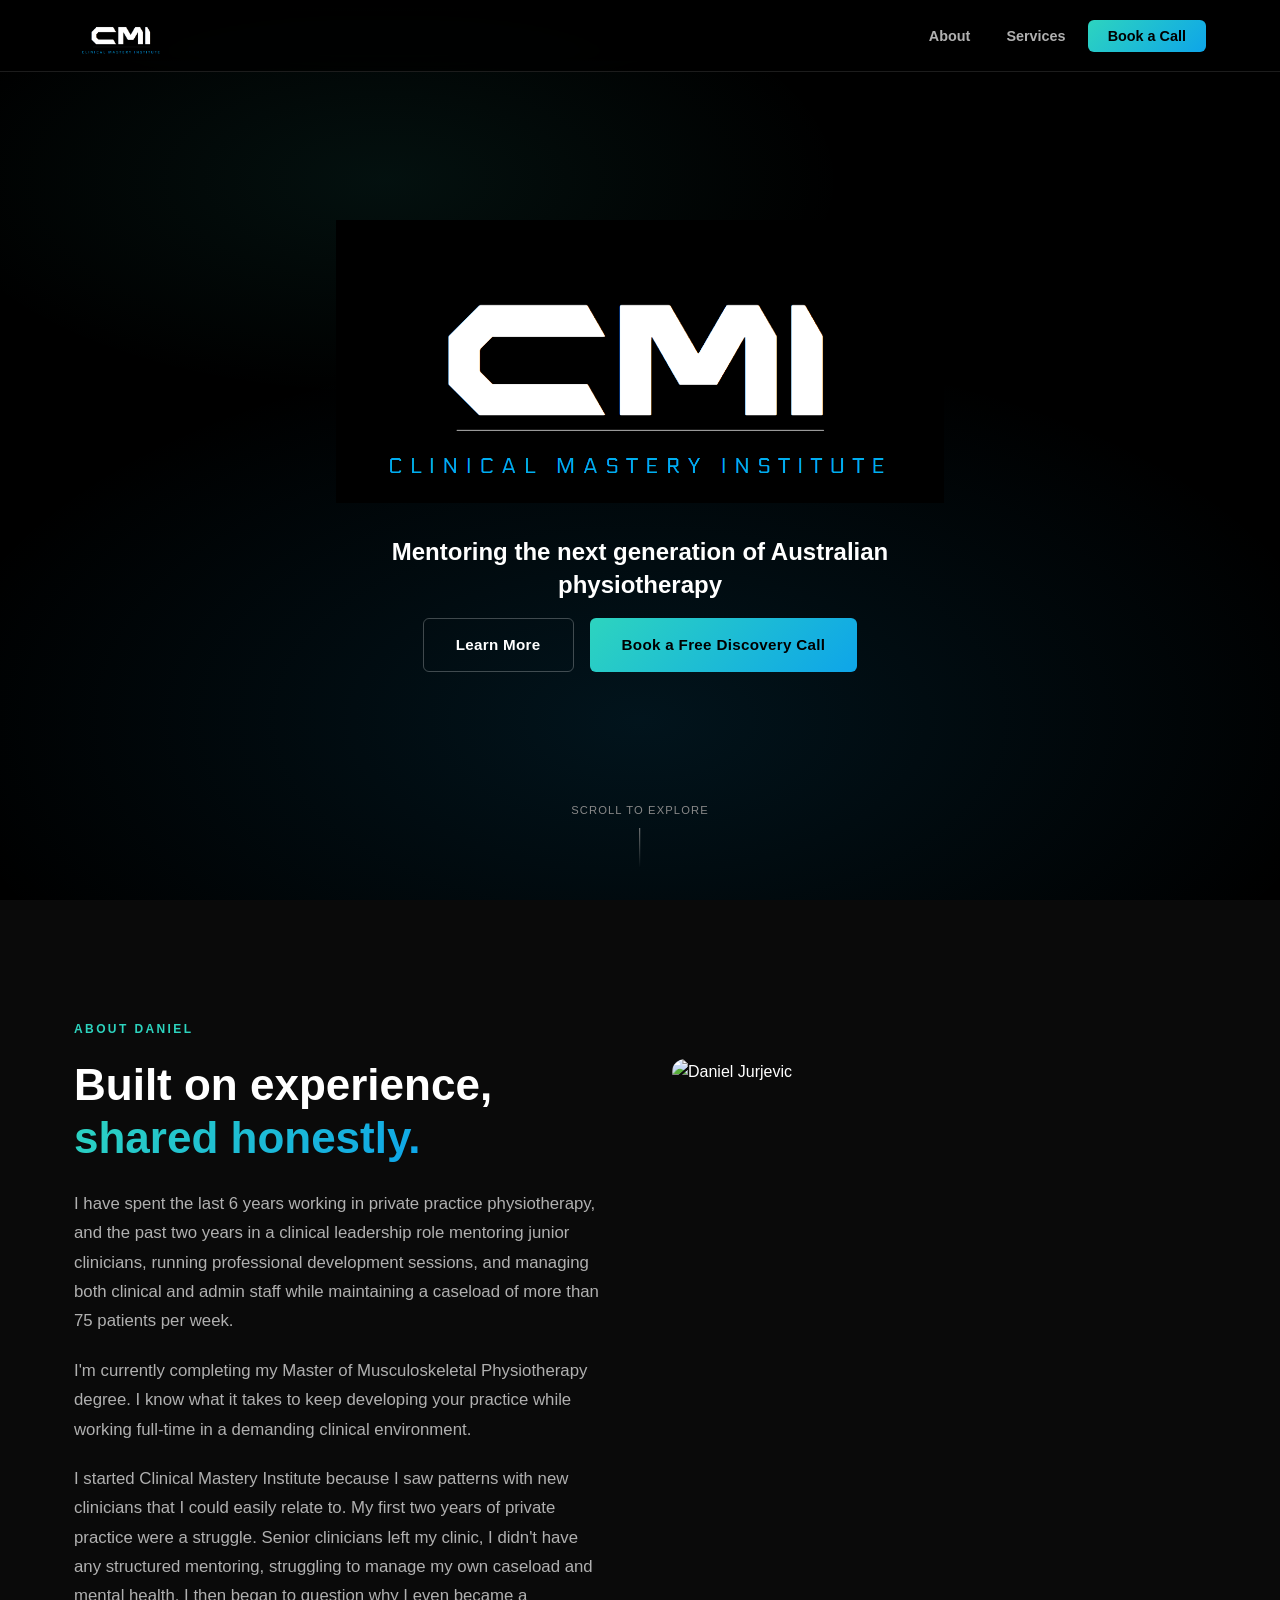
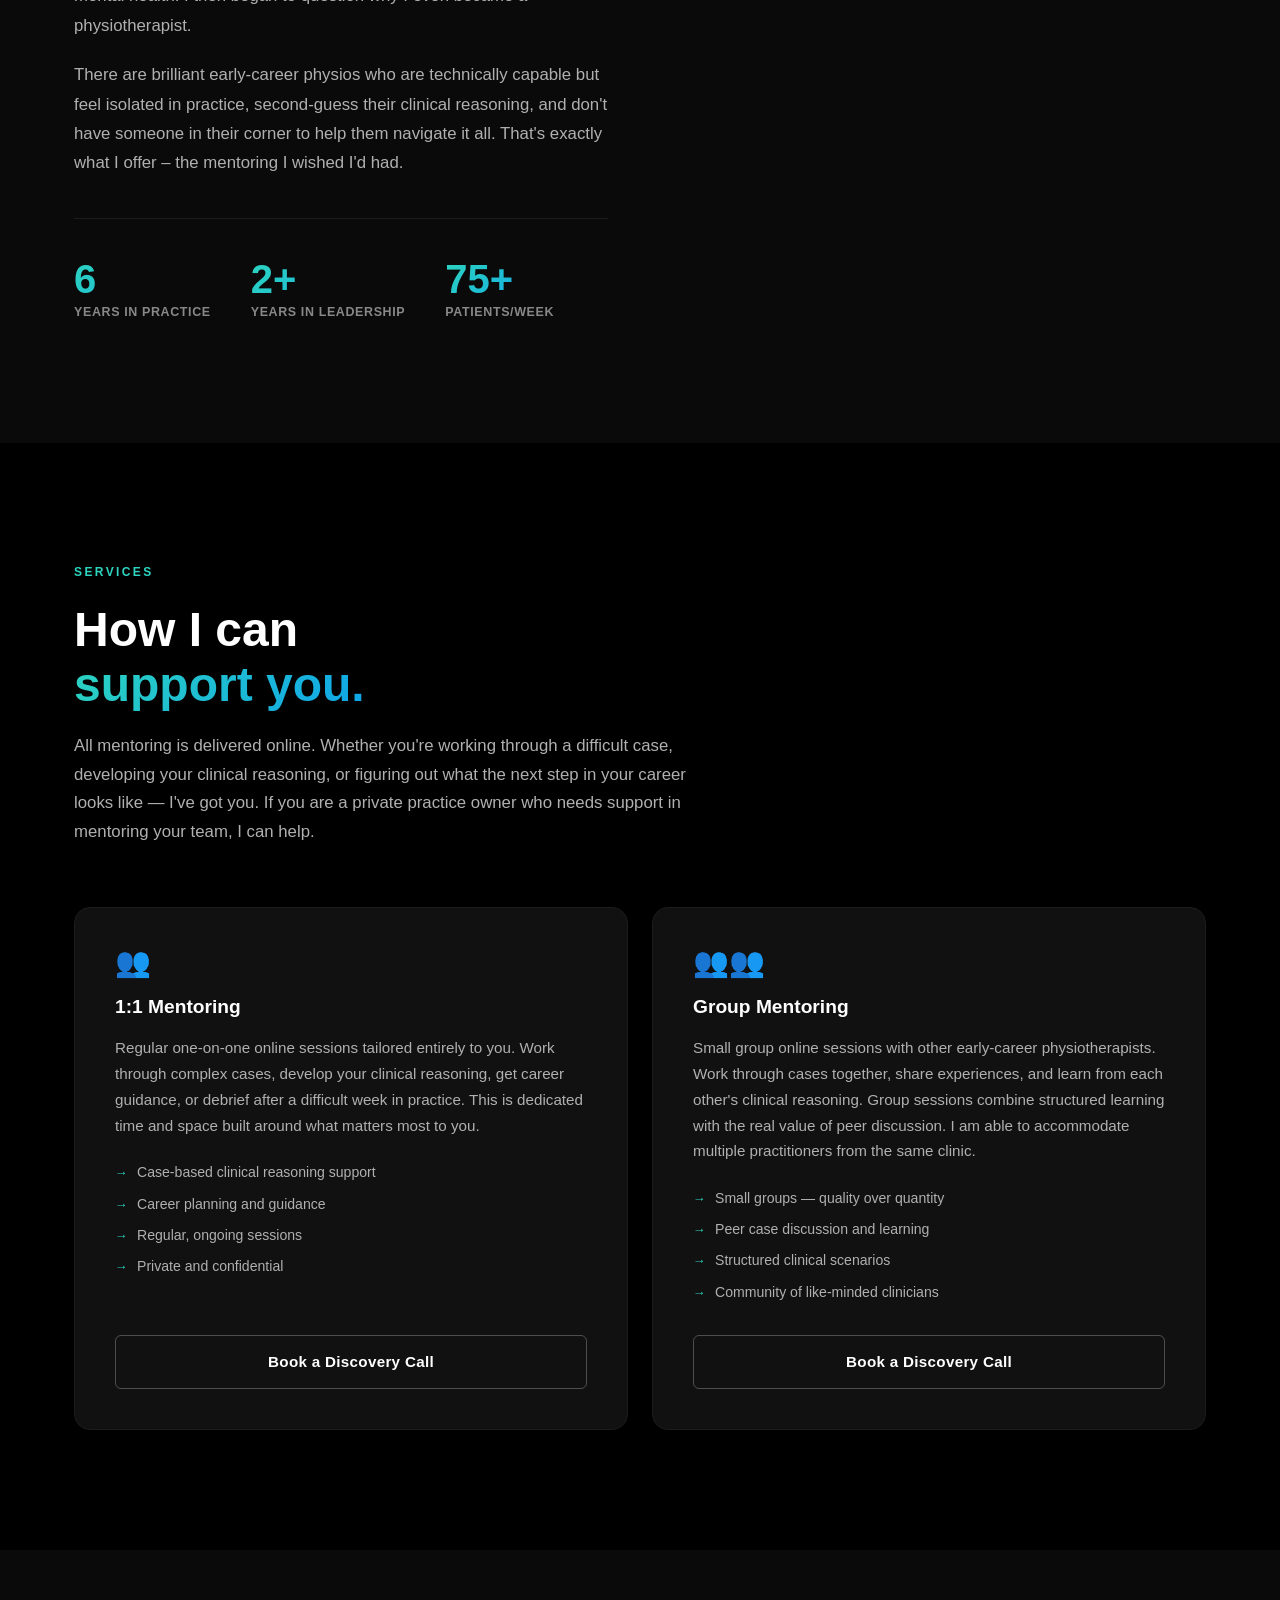
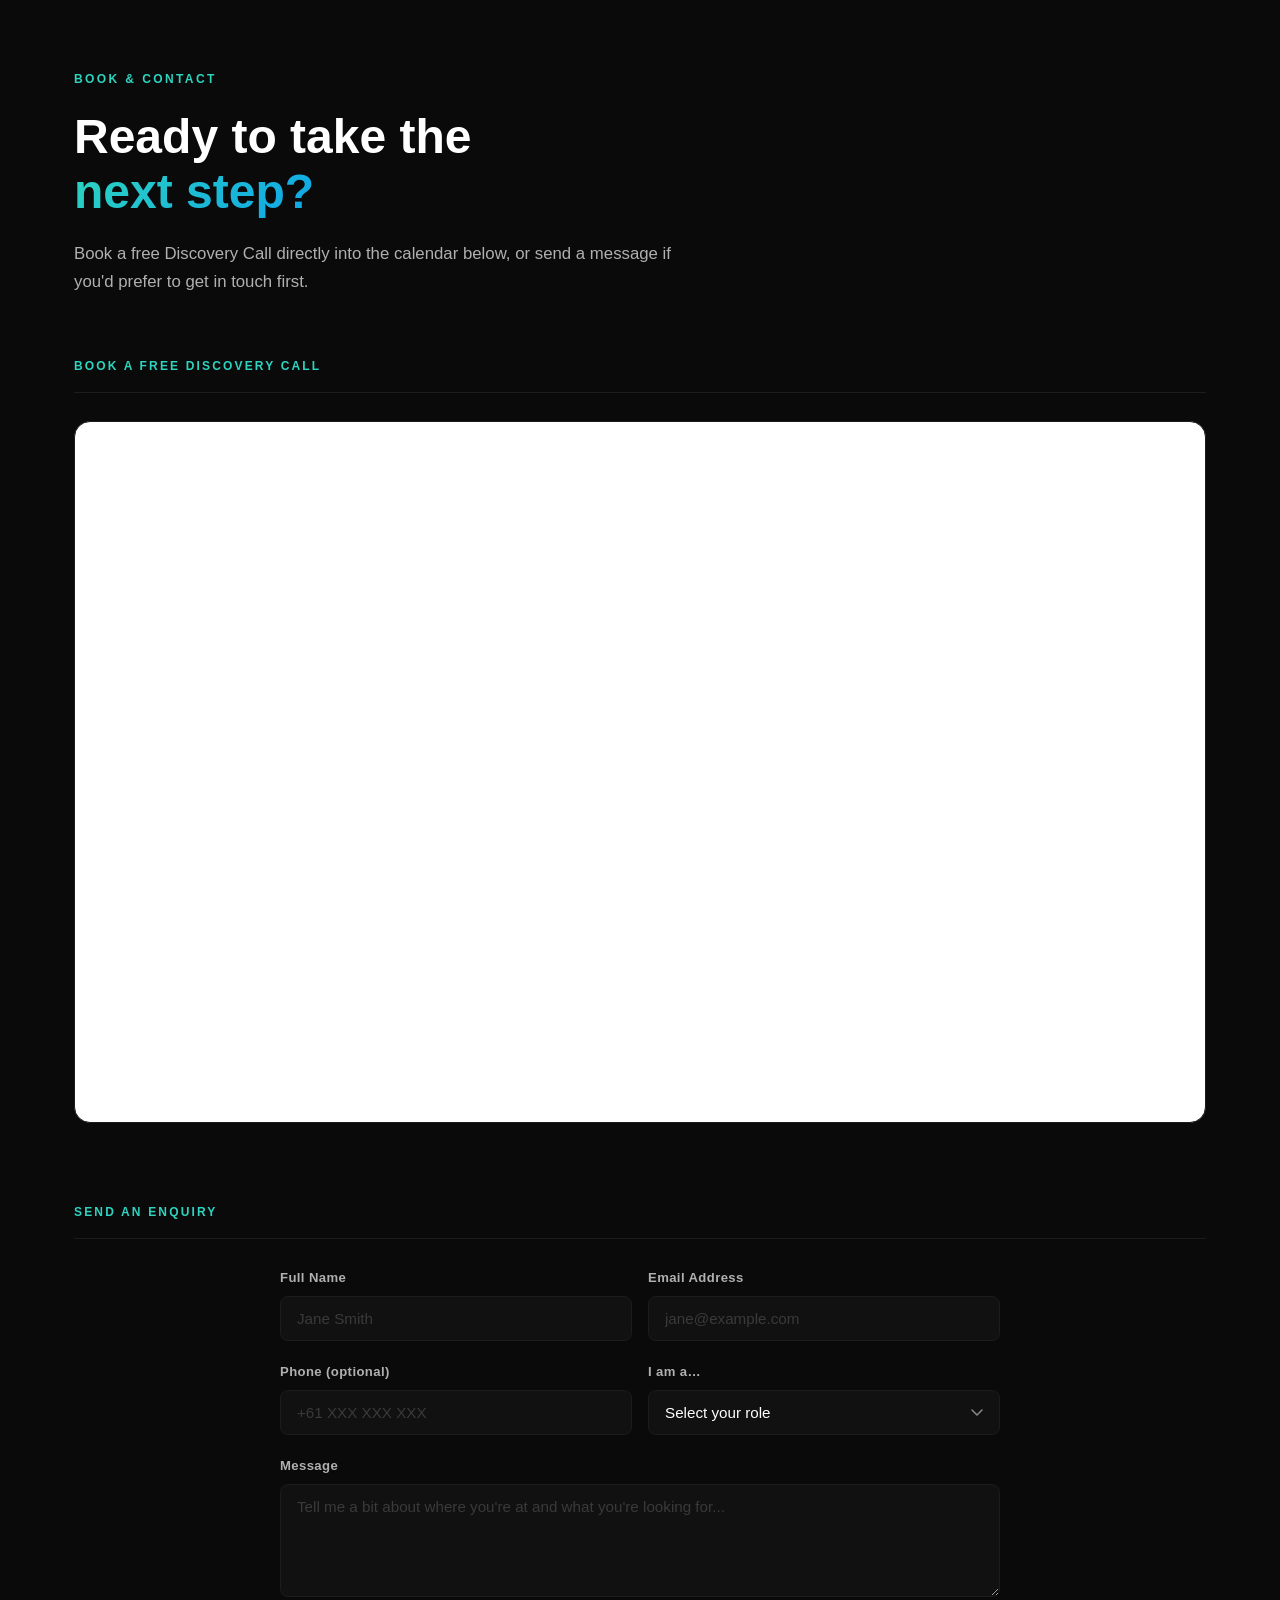
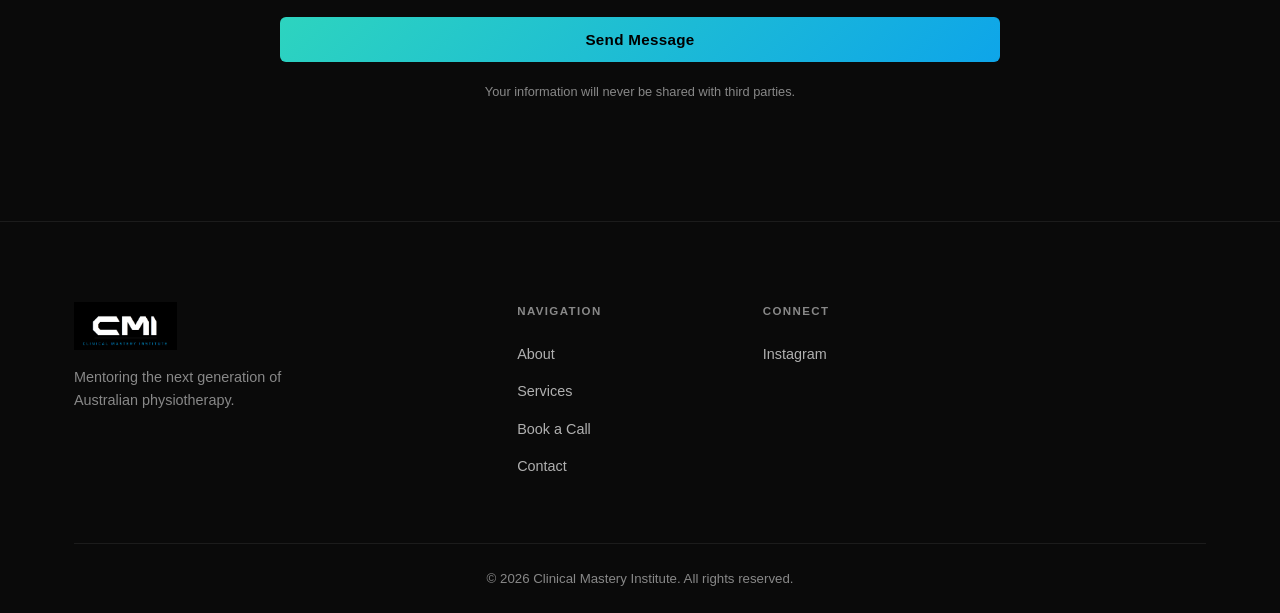
==== index.html @ f3aad779 "Resize hero logo to 608px, remove hero subtitle" ====
<!DOCTYPE html>
<html lang="en">
<head>
  <meta charset="UTF-8" />
  <meta name="viewport" content="width=device-width, initial-scale=1.0" />
  <title>Clinical Mastery Institute — Clinical Mentoring for Physiotherapists</title>
  <meta name="description" content="Online clinical mentoring for early-career private practice physiotherapists across Australia." />
  <link rel="stylesheet" href="style.css" />
</head>
<body>

  <!-- Navigation -->
  <nav id="navbar">
    <div class="nav-container">
      <a href="#hero" class="nav-logo">
        <img src="assets/logo.png" alt="Clinical Mastery Institute" class="nav-logo-img" />
      </a>
      <button class="hamburger" id="hamburger" aria-label="Toggle menu" aria-expanded="false">
        <span></span><span></span><span></span>
      </button>
      <ul class="nav-links" id="nav-links">
        <li><a href="#about">About</a></li>
        <li><a href="#services">Services</a></li>
        <li><a href="#book" class="nav-cta">Book a Call</a></li>
      </ul>
    </div>
  </nav>

  <!-- Hero -->
  <section id="hero">
    <div class="hero-bg"></div>
    <div class="hero-content">
      <div class="hero-logo">
        <img src="assets/logo.png" alt="Clinical Mastery Institute" class="hero-logo-img" />
      </div>
      <p class="hero-tagline">Mentoring the next generation of Australian physiotherapy</p>
      <div class="hero-actions">
        <a href="#about" class="btn btn-outline">Learn More</a>
        <a href="#book" class="btn btn-primary">Book a Free Discovery Call</a>
      </div>
    </div>
    <div class="hero-scroll">
      <span>Scroll to explore</span>
      <div class="scroll-line"></div>
    </div>
  </section>

  <!-- About Daniel -->
  <section id="about">
    <div class="container">
      <div class="section-label">About Daniel</div>
      <div class="about-grid">
        <div class="about-text">
          <h2>Built on experience,<br /><span class="gradient-text">shared honestly.</span></h2>
          <p>I have spent the last 6 years working in private practice physiotherapy, and the past two years in a clinical leadership role mentoring junior clinicians, running professional development sessions, and managing both clinical and admin staff while maintaining a caseload of more than 75 patients per week.</p>
          <p>I'm currently completing my Master of Musculoskeletal Physiotherapy degree. I know what it takes to keep developing your practice while working full-time in a demanding clinical environment.</p>
          <p>I started Clinical Mastery Institute because I saw patterns with new clinicians that I could easily relate to. My first two years of private practice were a struggle. Senior clinicians left my clinic, I didn't have any structured mentoring, struggling to manage my own caseload and mental health. I then began to question why I even became a physiotherapist.</p>
          <p>There are brilliant early-career physios who are technically capable but feel isolated in practice, second-guess their clinical reasoning, and don't have someone in their corner to help them navigate it all. That's exactly what I offer – the mentoring I wished I'd had.</p>
          <div class="about-stats">
            <div class="stat">
              <span class="stat-number gradient-text">6</span>
              <span class="stat-label">Years in Practice</span>
            </div>
            <div class="stat">
              <span class="stat-number gradient-text">2+</span>
              <span class="stat-label">Years in Leadership</span>
            </div>
            <div class="stat">
              <span class="stat-number gradient-text">75+</span>
              <span class="stat-label">Patients/Week</span>
            </div>
          </div>
        </div>
        <div class="about-photo">
          <img src="assets/daniel.PNG" alt="Daniel Jurjevic" class="about-photo-img" />
        </div>
      </div>
    </div>
  </section>

  <!-- Services -->
  <section id="services">
    <div class="container">
      <div class="section-label">Services</div>
      <h2 class="section-title">How I can<br /><span class="gradient-text">support you.</span></h2>
      <p class="section-sub">All mentoring is delivered online. Whether you're working through a difficult case, developing your clinical reasoning, or figuring out what the next step in your career looks like — I've got you. If you are a private practice owner who needs support in mentoring your team, I can help.</p>
      <div class="services-grid">

        <div class="service-card">
          <div class="service-icon">&#128101;</div>
          <h3>1:1 Mentoring</h3>
          <p>Regular one-on-one online sessions tailored entirely to you. Work through complex cases, develop your clinical reasoning, get career guidance, or debrief after a difficult week in practice. This is dedicated time and space built around what matters most to you.</p>
          <ul class="service-features">
            <li>Case-based clinical reasoning support</li>
            <li>Career planning and guidance</li>
            <li>Regular, ongoing sessions</li>
            <li>Private and confidential</li>
          </ul>
          <a href="#book" class="btn btn-outline service-btn">Book a Discovery Call</a>
        </div>

        <div class="service-card">
          <div class="service-icon">&#128101;&#128101;</div>
          <h3>Group Mentoring</h3>
          <p>Small group online sessions with other early-career physiotherapists. Work through cases together, share experiences, and learn from each other's clinical reasoning. Group sessions combine structured learning with the real value of peer discussion. I am able to accommodate multiple practitioners from the same clinic.</p>
          <ul class="service-features">
            <li>Small groups — quality over quantity</li>
            <li>Peer case discussion and learning</li>
            <li>Structured clinical scenarios</li>
            <li>Community of like-minded clinicians</li>
          </ul>
          <a href="#book" class="btn btn-outline service-btn">Book a Discovery Call</a>
        </div>


      </div>
    </div>
  </section>

  <!-- Book / Contact -->
  <section id="book">
    <div class="container">
      <div class="section-label">Book &amp; Contact</div>
      <h2 class="section-title">Ready to take the<br /><span class="gradient-text">next step?</span></h2>
      <p class="section-sub">Book a free Discovery Call directly into the calendar below, or send a message if you'd prefer to get in touch first.</p>

      <!-- Calendly Embed -->
      <div class="book-block">
        <div class="book-block-label">Book a Free Discovery Call</div>
        <div class="calendly-wrapper">
          <!-- Calendly inline widget begin -->
          <div
            class="calendly-inline-widget"
            data-url="https://calendly.com/danieljphysio/30min?hide_event_type_details=1&hide_gdpr_banner=1&background_color=ffffff&text_color=111111&primary_color=2dd4bf"
            style="min-width:320px;height:700px;"
          ></div>
          <script type="text/javascript" src="https://assets.calendly.com/assets/external/widget.js" async></script>
          <!-- Calendly inline widget end -->
        </div>
      </div>

      <!-- Enquiry Form -->
      <div class="book-block enquiry-block">
        <div class="book-block-label">Send an Enquiry</div>
        <form class="contact-form enquiry-form-solo" id="enquiry-form">
            <div class="form-row">
              <div class="form-group">
                <label for="name">Full Name</label>
                <input type="text" id="name" name="name" placeholder="Jane Smith" required />
              </div>
              <div class="form-group">
                <label for="email">Email Address</label>
                <input type="email" id="email" name="email" placeholder="jane@example.com" required />
              </div>
            </div>
            <div class="form-row">
              <div class="form-group">
                <label for="phone">Phone (optional)</label>
                <input type="tel" id="phone" name="phone" placeholder="+61 XXX XXX XXX" />
              </div>
              <div class="form-group">
                <label for="profession">I am a&hellip;</label>
                <select id="profession" name="profession" required>
                  <option value="" disabled selected>Select your role</option>
                  <option value="Physiotherapist">Physiotherapist</option>
                  <option value="Student">Student</option>
                  <option value="Other">Other</option>
                </select>
              </div>
            </div>
            <div class="form-group">
              <label for="message">Message</label>
              <textarea id="message" name="message" rows="5" placeholder="Tell me a bit about where you're at and what you're looking for..."></textarea>
            </div>
            <input type="hidden" name="_replyto" id="_replyto" />
            <button type="submit" class="btn btn-primary btn-full">Send Message</button>
            <p class="form-privacy">Your information will never be shared with third parties.</p>
          </form>
      </div>

    </div>
  </section>

  <!-- Footer -->
  <footer id="footer">
    <div class="container">
      <div class="footer-grid">
        <div class="footer-brand">
          <div class="footer-logo">
            <img src="assets/logo.png" alt="Clinical Mastery Institute" class="footer-logo-img" />
          </div>
          <p>Mentoring the next generation of Australian physiotherapy.</p>
        </div>
        <div class="footer-links">
          <h4>Navigation</h4>
          <ul>
            <li><a href="#about">About</a></li>
            <li><a href="#services">Services</a></li>
            <li><a href="#book">Book a Call</a></li>
            <li><a href="#book">Contact</a></li>
          </ul>
        </div>
        <div class="footer-links">
          <h4>Connect</h4>
          <ul>
            <li><a href="https://www.instagram.com/thephysioinstitute/" target="_blank" rel="noopener noreferrer">Instagram</a></li>
          </ul>
        </div>
      </div>
      <div class="footer-bottom">
        <p>&copy; 2026 Clinical Mastery Institute. All rights reserved.</p>
      </div>
    </div>
  </footer>

  <script src="script.js"></script>
</body>
</html>
---- style.css ----
/* =============================================
   THE PHYSIO INSTITUTE — STYLESHEET
   Theme: Black / Teal (#2DD4BF) / Sky Blue (#0EA5E9)
   ============================================= */

:root {
  --black:        #000000;
  --black-soft:   #0a0a0a;
  --black-card:   #111111;
  --black-border: #1c1c1c;
  --gray-mid:     #888888;
  --gray-light:   #b0b0b0;
  --white:        #ffffff;
  --teal:         #2DD4BF;
  --cyan:         #0EA5E9;
  --gradient:     linear-gradient(135deg, #2DD4BF 0%, #0EA5E9 100%);
  --gradient-text: linear-gradient(135deg, #2DD4BF, #0EA5E9);
  --nav-height:   72px;
  --transition:   0.3s cubic-bezier(0.4, 0, 0.2, 1);
}

/* ---- Reset & Base ---- */
*, *::before, *::after { box-sizing: border-box; margin: 0; padding: 0; }

html { scroll-behavior: smooth; font-size: 16px; }

body {
  font-family: Calibri, Arial, 'Helvetica Neue', sans-serif;
  background: var(--black);
  color: var(--white);
  line-height: 1.6;
  overflow-x: hidden;
}

a { text-decoration: none; color: inherit; }
ul { list-style: none; }
img { max-width: 100%; display: block; }

/* ---- Utility ---- */
.container {
  max-width: 1180px;
  margin: 0 auto;
  padding: 0 24px;
}

.gradient-text {
  background: var(--gradient-text);
  -webkit-background-clip: text;
  -webkit-text-fill-color: transparent;
  background-clip: text;
}

.section-label {
  font-size: 0.75rem;
  font-weight: 700;
  letter-spacing: 0.2em;
  text-transform: uppercase;
  color: var(--teal);
  margin-bottom: 20px;
}

.section-title {
  font-size: clamp(2rem, 4vw, 3rem);
  font-weight: 800;
  line-height: 1.15;
  margin-bottom: 20px;
}

.section-sub {
  font-size: 1.05rem;
  color: var(--gray-light);
  max-width: 620px;
  margin-bottom: 60px;
  line-height: 1.7;
}

/* ---- Buttons ---- */
.btn {
  display: inline-flex;
  align-items: center;
  justify-content: center;
  padding: 14px 32px;
  border-radius: 6px;
  font-size: 0.95rem;
  font-weight: 700;
  font-family: Calibri, Arial, 'Helvetica Neue', sans-serif;
  letter-spacing: 0.02em;
  transition: var(--transition);
  cursor: pointer;
  border: none;
}

.btn-primary {
  background: var(--gradient);
  color: var(--black);
}
.btn-primary:hover { opacity: 0.88; transform: translateY(-1px); }

.btn-outline {
  background: transparent;
  color: var(--white);
  border: 1.5px solid rgba(255, 255, 255, 0.25);
}
.btn-outline:hover {
  border-color: var(--teal);
  color: var(--teal);
  transform: translateY(-1px);
}

.btn-full { width: 100%; }

/* =============================================
   NAVIGATION
   ============================================= */
#navbar {
  position: fixed;
  top: 0;
  left: 0;
  right: 0;
  z-index: 1000;
  height: var(--nav-height);
  background: rgba(0, 0, 0, 0.7);
  backdrop-filter: blur(16px);
  -webkit-backdrop-filter: blur(16px);
  border-bottom: 1px solid var(--black-border);
  transition: var(--transition);
}

#navbar.scrolled {
  background: rgba(0, 0, 0, 0.95);
  border-bottom-color: rgba(45, 212, 191, 0.15);
}

.nav-container {
  max-width: 1180px;
  margin: 0 auto;
  padding: 0 24px;
  height: 100%;
  display: flex;
  align-items: center;
  justify-content: space-between;
  gap: 24px;
}

.nav-logo {
  display: flex;
  align-items: baseline;
  gap: 5px;
  flex-shrink: 0;
}

.nav-logo-img {
  height: 44px;
  width: auto;
  display: block;
}

.nav-links {
  display: flex;
  align-items: center;
  gap: 8px;
}

.nav-links a {
  padding: 8px 14px;
  font-size: 0.9rem;
  font-weight: 600;
  color: var(--gray-light);
  border-radius: 6px;
  transition: var(--transition);
}

.nav-links a:hover,
.nav-links a.active { color: var(--white); }

.nav-links .nav-cta {
  background: var(--gradient);
  color: var(--black);
  padding: 8px 20px;
  font-weight: 700;
}

.nav-links .nav-cta:hover { opacity: 0.85; color: var(--black); }

.hamburger {
  display: none;
  flex-direction: column;
  gap: 5px;
  background: none;
  border: none;
  cursor: pointer;
  padding: 4px;
}
.hamburger span {
  display: block;
  width: 24px;
  height: 2px;
  background: var(--white);
  border-radius: 2px;
  transition: var(--transition);
}

/* =============================================
   HERO
   ============================================= */
#hero {
  position: relative;
  min-height: 100vh;
  display: flex;
  align-items: center;
  justify-content: center;
  text-align: center;
  padding: var(--nav-height) 24px 80px;
  overflow: hidden;
}

.hero-bg {
  position: absolute;
  inset: 0;
  background:
    radial-gradient(ellipse 80% 60% at 50% 80%, rgba(14, 165, 233, 0.12) 0%, transparent 70%),
    radial-gradient(ellipse 60% 40% at 30% 20%, rgba(45, 212, 191, 0.08) 0%, transparent 60%),
    var(--black);
  z-index: 0;
}

.hero-content {
  position: relative;
  z-index: 1;
  max-width: 800px;
}

.hero-logo { margin-bottom: 32px; }

.hero-logo-img {
  max-width: 608px;
  width: 100%;
  height: auto;
  display: block;
  margin: 0 auto;
}

.hero-tagline {
  font-size: clamp(1.2rem, 2.5vw, 1.5rem);
  font-weight: 700;
  color: var(--white);
  max-width: 560px;
  margin: 0 auto 16px;
  line-height: 1.4;
}

.hero-sub {
  font-size: clamp(0.95rem, 1.8vw, 1.1rem);
  color: var(--gray-light);
  max-width: 520px;
  margin: 0 auto 40px;
  line-height: 1.6;
}

.hero-actions {
  display: flex;
  gap: 16px;
  justify-content: center;
  flex-wrap: wrap;
}

.hero-scroll {
  position: absolute;
  bottom: 32px;
  left: 50%;
  transform: translateX(-50%);
  display: flex;
  flex-direction: column;
  align-items: center;
  gap: 8px;
  color: var(--gray-mid);
  font-size: 0.7rem;
  letter-spacing: 0.1em;
  text-transform: uppercase;
  z-index: 1;
}

.scroll-line {
  width: 1px;
  height: 40px;
  background: linear-gradient(to bottom, var(--gray-mid), transparent);
  animation: scrollPulse 2s ease-in-out infinite;
}

@keyframes scrollPulse {
  0%, 100% { opacity: 0.3; }
  50%       { opacity: 1; }
}

/* =============================================
   ABOUT
   ============================================= */
#about {
  padding: 120px 0;
  background: var(--black-soft);
}

.about-grid {
  display: grid;
  grid-template-columns: 1fr 1fr;
  gap: 64px;
  align-items: start;
}

.about-text h2 {
  font-size: clamp(2rem, 3.5vw, 2.75rem);
  font-weight: 800;
  line-height: 1.2;
  margin-bottom: 24px;
}

.about-text p {
  color: var(--gray-light);
  margin-bottom: 20px;
  line-height: 1.75;
  font-size: 1.05rem;
}

.about-stats {
  display: flex;
  gap: 40px;
  margin-top: 40px;
  padding-top: 40px;
  border-top: 1px solid var(--black-border);
}

.stat { display: flex; flex-direction: column; gap: 4px; }

.stat-number {
  font-size: 2.5rem;
  font-weight: 800;
  line-height: 1;
}

.stat-label {
  font-size: 0.78rem;
  color: var(--gray-mid);
  letter-spacing: 0.05em;
  text-transform: uppercase;
  font-weight: 600;
}

.about-photo {
  position: sticky;
  top: calc(var(--nav-height) + 24px);
}

.about-photo-img {
  width: 100%;
  height: auto;
  border-radius: 16px;
  display: block;
  object-fit: cover;
}

.card-inner {
  background: var(--black-card);
  border: 1px solid var(--black-border);
  border-radius: 16px;
  padding: 40px;
}

.card-icon {
  width: 40px;
  height: 40px;
  background: var(--gradient);
  border-radius: 50%;
  display: flex;
  align-items: center;
  justify-content: center;
  font-size: 0.6rem;
  color: var(--black);
  margin-bottom: 28px;
}

.card-inner h3 {
  font-size: 1rem;
  font-weight: 700;
  margin-bottom: 10px;
}

.card-inner p {
  color: var(--gray-light);
  font-size: 0.93rem;
  line-height: 1.7;
}

.card-divider {
  border: none;
  border-top: 1px solid var(--black-border);
  margin: 24px 0;
}

/* =============================================
   SERVICES
   ============================================= */
#services {
  padding: 120px 0;
  background: var(--black);
}

.services-grid {
  display: grid;
  grid-template-columns: 1fr 1fr;
  gap: 24px;
}

.service-card {
  background: var(--black-card);
  border: 1px solid var(--black-border);
  border-radius: 16px;
  padding: 40px;
  position: relative;
  display: flex;
  flex-direction: column;
  transition: var(--transition);
}

.service-card:hover {
  border-color: rgba(45, 212, 191, 0.3);
  transform: translateY(-4px);
  box-shadow: 0 16px 48px rgba(45, 212, 191, 0.08);
}

.service-featured {
  border-color: rgba(45, 212, 191, 0.4);
  box-shadow: 0 0 0 1px rgba(45, 212, 191, 0.15), 0 24px 64px rgba(45, 212, 191, 0.1);
}

.service-badge {
  position: absolute;
  top: -14px;
  left: 32px;
  background: var(--gradient);
  color: var(--black);
  font-size: 0.72rem;
  font-weight: 700;
  letter-spacing: 0.1em;
  text-transform: uppercase;
  padding: 4px 16px;
  border-radius: 100px;
  white-space: nowrap;
}

.service-icon {
  font-size: 1.8rem;
  margin-bottom: 16px;
  line-height: 1;
}

.service-card h3 {
  font-size: 1.2rem;
  font-weight: 700;
  margin-bottom: 12px;
}

.service-card > p {
  font-size: 0.95rem;
  color: var(--gray-light);
  line-height: 1.7;
  margin-bottom: 24px;
}

.service-features {
  display: flex;
  flex-direction: column;
  gap: 10px;
  margin-bottom: 32px;
  flex: 1;
}

.service-features li {
  font-size: 0.88rem;
  color: var(--gray-light);
  padding-left: 22px;
  position: relative;
  line-height: 1.5;
}

.service-features li::before {
  content: '→';
  position: absolute;
  left: 0;
  color: var(--teal);
  font-size: 0.8rem;
  top: 1px;
}

.service-btn {
  width: 100%;
  text-align: center;
}

/* =============================================
   BOOK / CONTACT
   ============================================= */
#book {
  padding: 120px 0;
  background: var(--black-soft);
}

.book-block {
  margin-bottom: 80px;
}

.book-block-label {
  font-size: 0.75rem;
  font-weight: 700;
  letter-spacing: 0.18em;
  text-transform: uppercase;
  color: var(--teal);
  margin-bottom: 28px;
  padding-bottom: 16px;
  border-bottom: 1px solid var(--black-border);
}

.calendly-wrapper {
  background: #ffffff;
  border: 1px solid var(--black-border);
  border-radius: 16px;
  overflow: hidden;
}

.enquiry-block { margin-bottom: 0; }

.enquiry-form-solo {
  max-width: 720px;
  margin: 0 auto;
}

.contact-grid {
  display: grid;
  grid-template-columns: 1fr 1.6fr;
  gap: 80px;
  align-items: start;
}

.contact-info {
  display: flex;
  flex-direction: column;
  gap: 32px;
}

.contact-item {
  display: flex;
  gap: 16px;
  align-items: flex-start;
}

.contact-icon {
  font-size: 1.1rem;
  flex-shrink: 0;
  width: 36px;
  height: 36px;
  background: var(--black-card);
  border: 1px solid var(--black-border);
  border-radius: 8px;
  display: flex;
  align-items: center;
  justify-content: center;
}

.contact-item h4 {
  font-size: 0.78rem;
  font-weight: 700;
  letter-spacing: 0.1em;
  text-transform: uppercase;
  color: var(--gray-mid);
  margin-bottom: 4px;
}

.contact-item p {
  font-size: 0.95rem;
  color: var(--white);
  line-height: 1.5;
}

/* Contact / Enquiry Form */
.contact-form {
  display: flex;
  flex-direction: column;
  gap: 20px;
}

.form-row {
  display: grid;
  grid-template-columns: 1fr 1fr;
  gap: 16px;
}

.form-group {
  display: flex;
  flex-direction: column;
  gap: 8px;
}

.form-group label {
  font-size: 0.82rem;
  font-weight: 700;
  color: var(--gray-light);
  letter-spacing: 0.03em;
}

.form-group input,
.form-group textarea,
.form-group select {
  background: var(--black-card);
  border: 1px solid var(--black-border);
  border-radius: 8px;
  padding: 13px 16px;
  font-size: 0.95rem;
  font-family: Calibri, Arial, 'Helvetica Neue', sans-serif;
  color: var(--white);
  transition: border-color var(--transition);
  width: 100%;
}

.form-group textarea { resize: vertical; }

.form-group select {
  cursor: pointer;
  -webkit-appearance: none;
  appearance: none;
  background-image: url("data:image/svg+xml,%3Csvg xmlns='http://www.w3.org/2000/svg' width='12' height='8' viewBox='0 0 12 8'%3E%3Cpath d='M1 1l5 5 5-5' stroke='%23888888' stroke-width='1.5' fill='none' stroke-linecap='round' stroke-linejoin='round'/%3E%3C/svg%3E");
  background-repeat: no-repeat;
  background-position: right 16px center;
}

.form-group select option { background: var(--black-card); color: var(--white); }

.form-group input::placeholder,
.form-group textarea::placeholder { color: #3a3a3a; }

.form-group input:focus,
.form-group textarea:focus,
.form-group select:focus {
  outline: none;
  border-color: rgba(45, 212, 191, 0.5);
  box-shadow: 0 0 0 3px rgba(45, 212, 191, 0.08);
}

.form-privacy {
  font-size: 0.8rem;
  color: var(--gray-mid);
  text-align: center;
  line-height: 1.5;
}

/* =============================================
   FOOTER
   ============================================= */
#footer {
  background: var(--black-soft);
  border-top: 1px solid var(--black-border);
  padding: 80px 0 0;
}

.footer-grid {
  display: grid;
  grid-template-columns: 2fr 1fr 1fr 1fr;
  gap: 48px;
  padding-bottom: 64px;
}

.footer-brand .footer-logo {
  margin-bottom: 16px;
}

.footer-logo-img {
  height: 48px;
  width: auto;
  display: block;
}

.footer-brand p {
  font-size: 0.9rem;
  color: var(--gray-mid);
  line-height: 1.6;
  max-width: 260px;
}

.footer-links h4 {
  font-size: 0.72rem;
  font-weight: 700;
  letter-spacing: 0.12em;
  text-transform: uppercase;
  color: var(--gray-mid);
  margin-bottom: 20px;
}

.footer-links ul {
  display: flex;
  flex-direction: column;
  gap: 12px;
}

.footer-links ul a {
  font-size: 0.9rem;
  color: var(--gray-light);
  transition: color var(--transition);
}

.footer-links ul a:hover { color: var(--teal); }

.footer-bottom {
  border-top: 1px solid var(--black-border);
  padding: 24px 0;
  display: flex;
  align-items: center;
  justify-content: center;
}

.footer-bottom p {
  font-size: 0.83rem;
  color: var(--gray-mid);
}

/* =============================================
   RESPONSIVE
   ============================================= */
@media (max-width: 1024px) {
  .about-grid    { grid-template-columns: 1fr; gap: 48px; }
  .about-photo   { position: static; }
  .footer-grid   { grid-template-columns: 1fr 1fr; }
}

@media (max-width: 768px) {
  .hamburger { display: flex; }

  .nav-links {
    display: none;
    position: fixed;
    top: var(--nav-height);
    left: 0;
    right: 0;
    background: rgba(0, 0, 0, 0.97);
    backdrop-filter: blur(20px);
    flex-direction: column;
    padding: 24px;
    gap: 4px;
    border-bottom: 1px solid var(--black-border);
  }

  .nav-links.open    { display: flex; }
  .nav-links a       { padding: 12px 16px; width: 100%; }
  .nav-links .nav-cta { text-align: center; margin-top: 8px; }

  .services-grid  { grid-template-columns: 1fr; }
  .contact-grid   { grid-template-columns: 1fr; gap: 48px; }
  .form-row       { grid-template-columns: 1fr; }
  .footer-grid    { grid-template-columns: 1fr; gap: 32px; }
  .about-stats    { gap: 24px; }

  #about, #services, #book { padding: 80px 0; }
}

@media (max-width: 480px) {
  .hero-actions          { flex-direction: column; }
  .hero-actions .btn     { width: 100%; max-width: 320px; }
  .about-stats           { flex-direction: column; gap: 20px; }
}

/* =============================================
   SCROLL ANIMATIONS
   ============================================= */
.fade-up {
  opacity: 0;
  transform: translateY(32px);
  transition: opacity 0.7s ease, transform 0.7s ease;
}

.fade-up.visible {
  opacity: 1;
  transform: translateY(0);
}
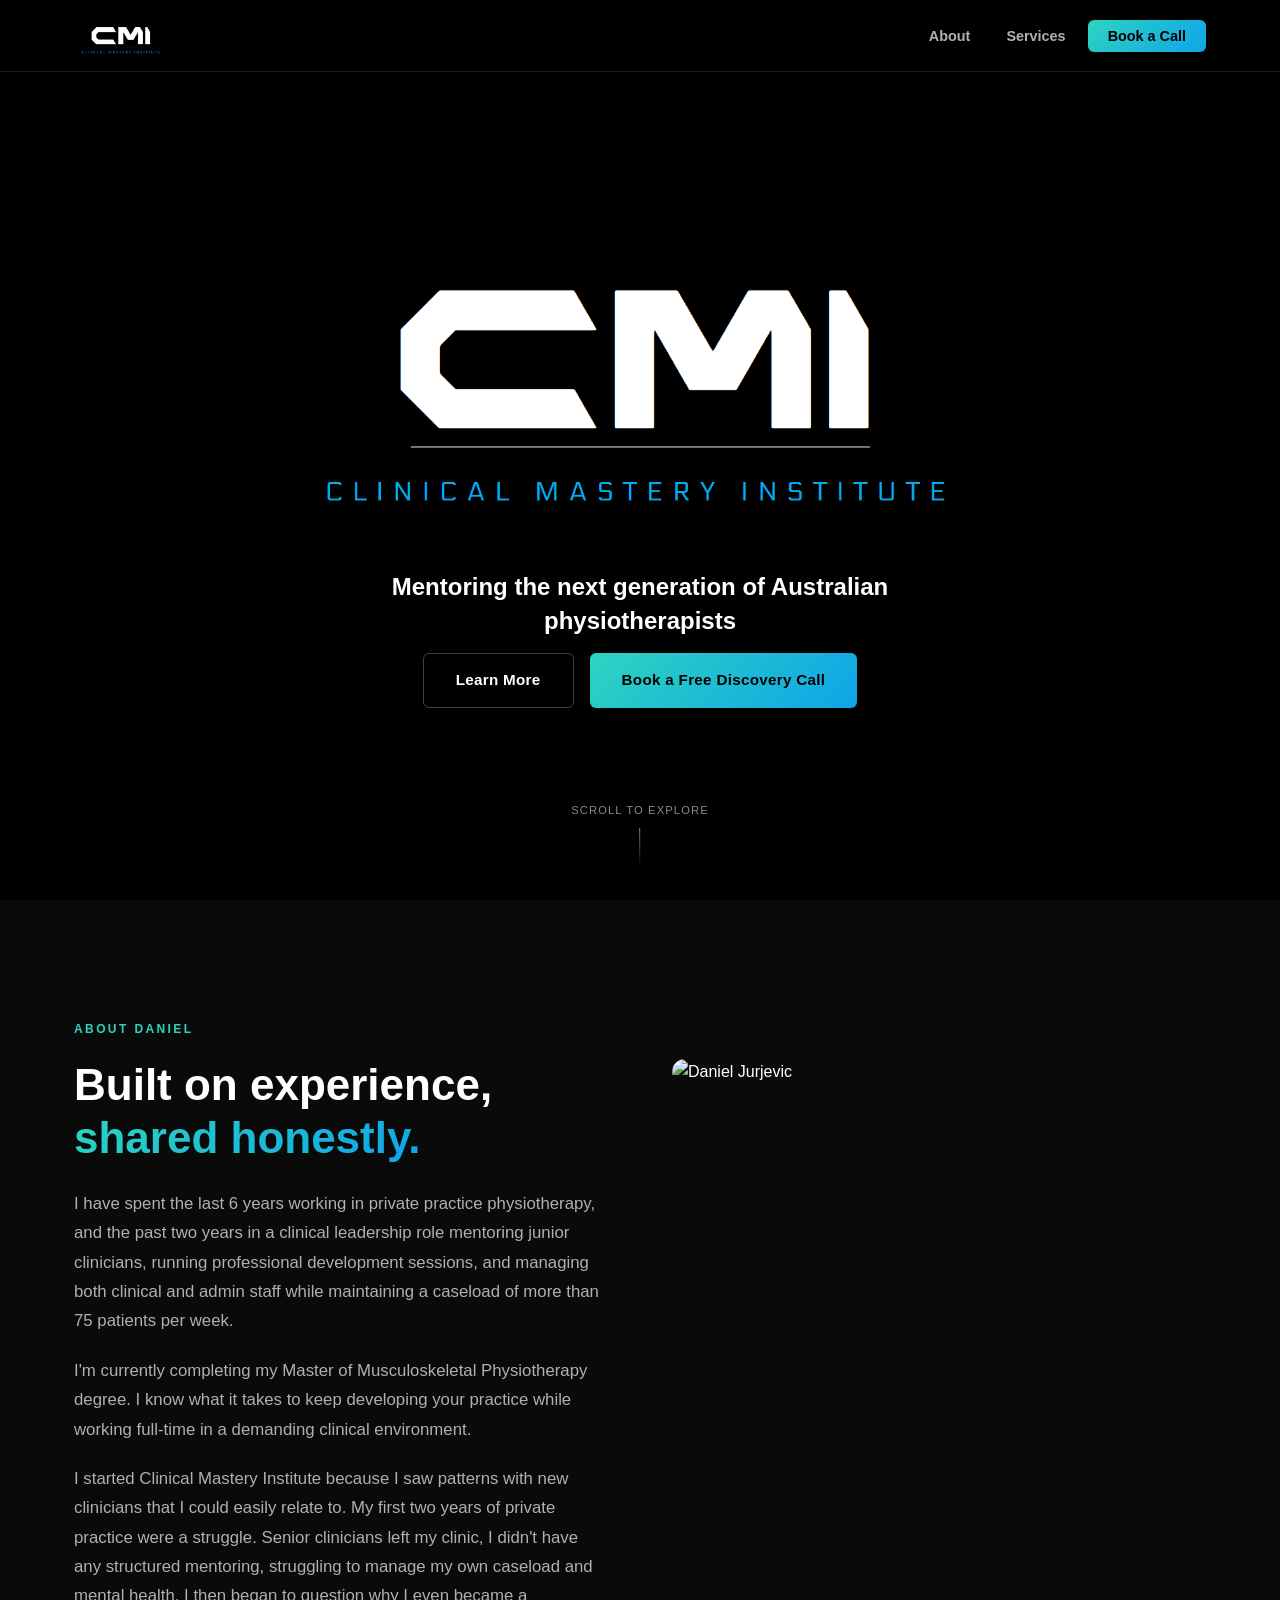
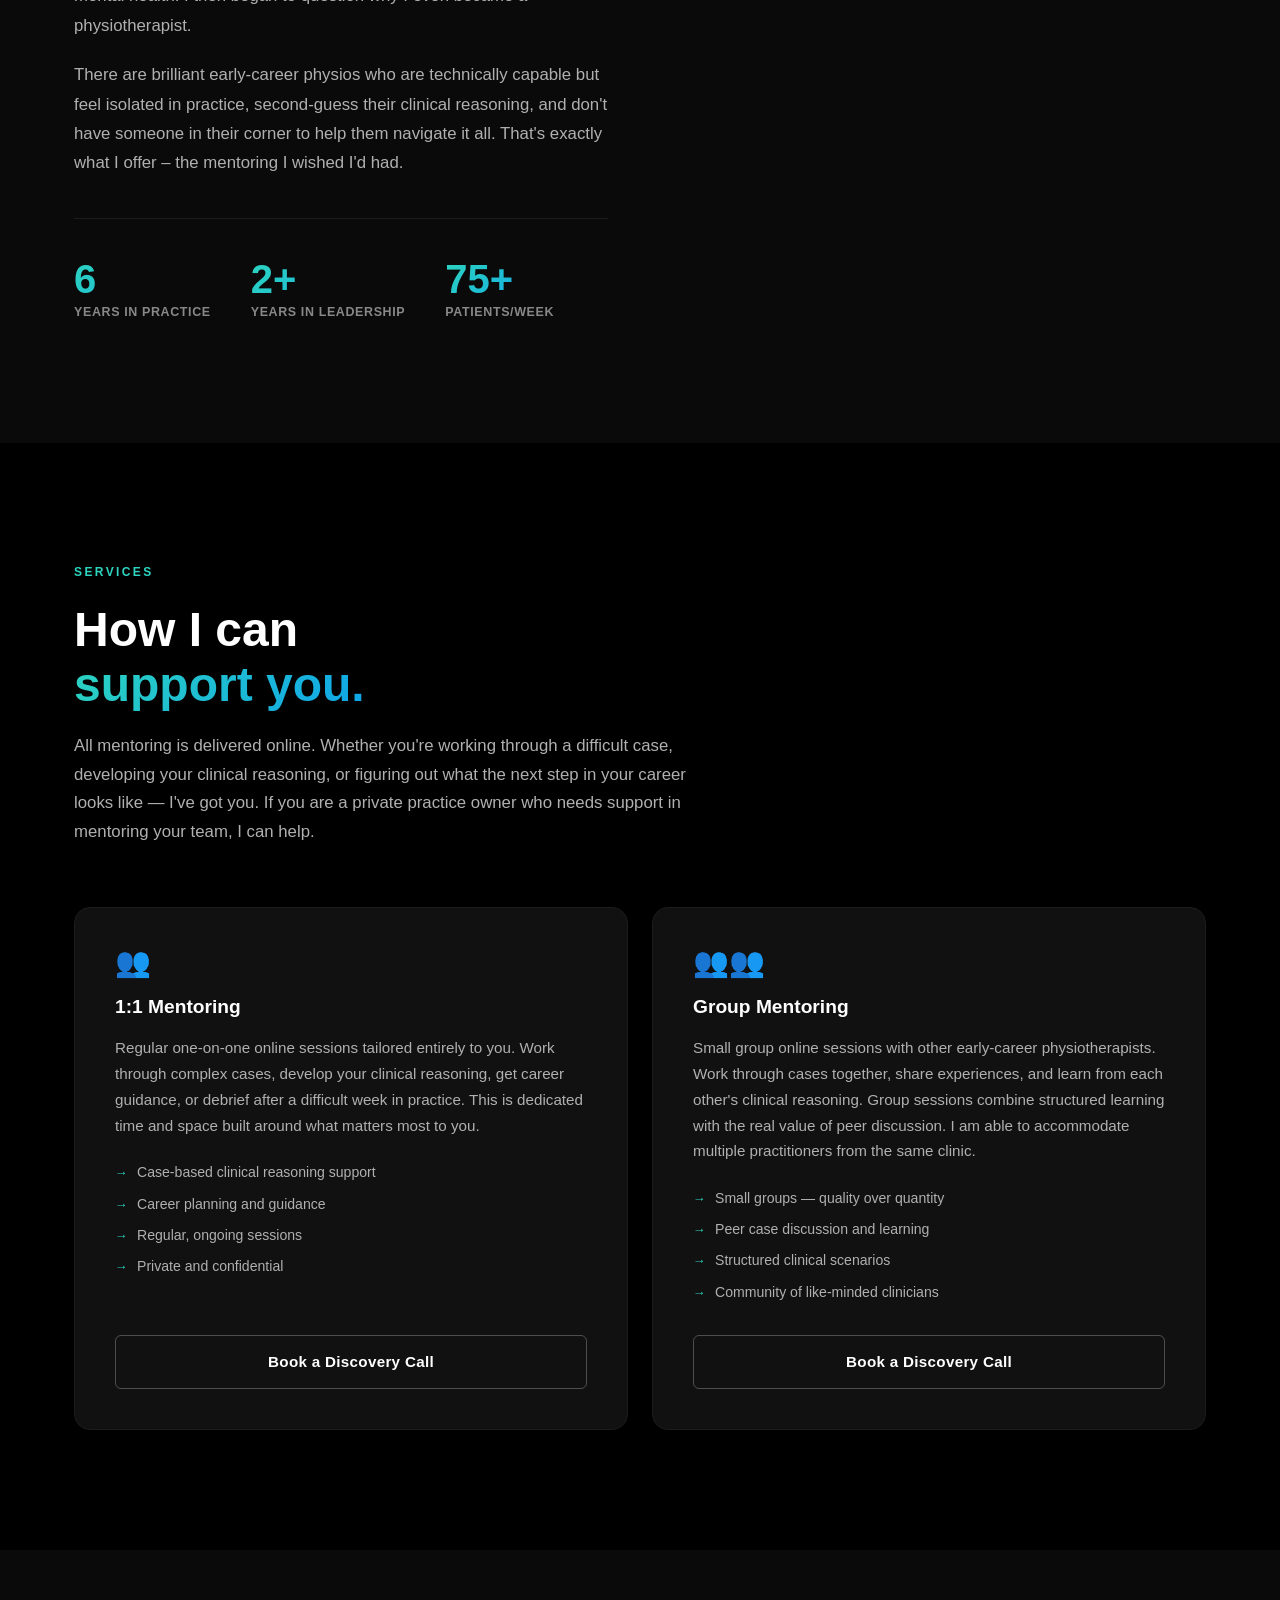
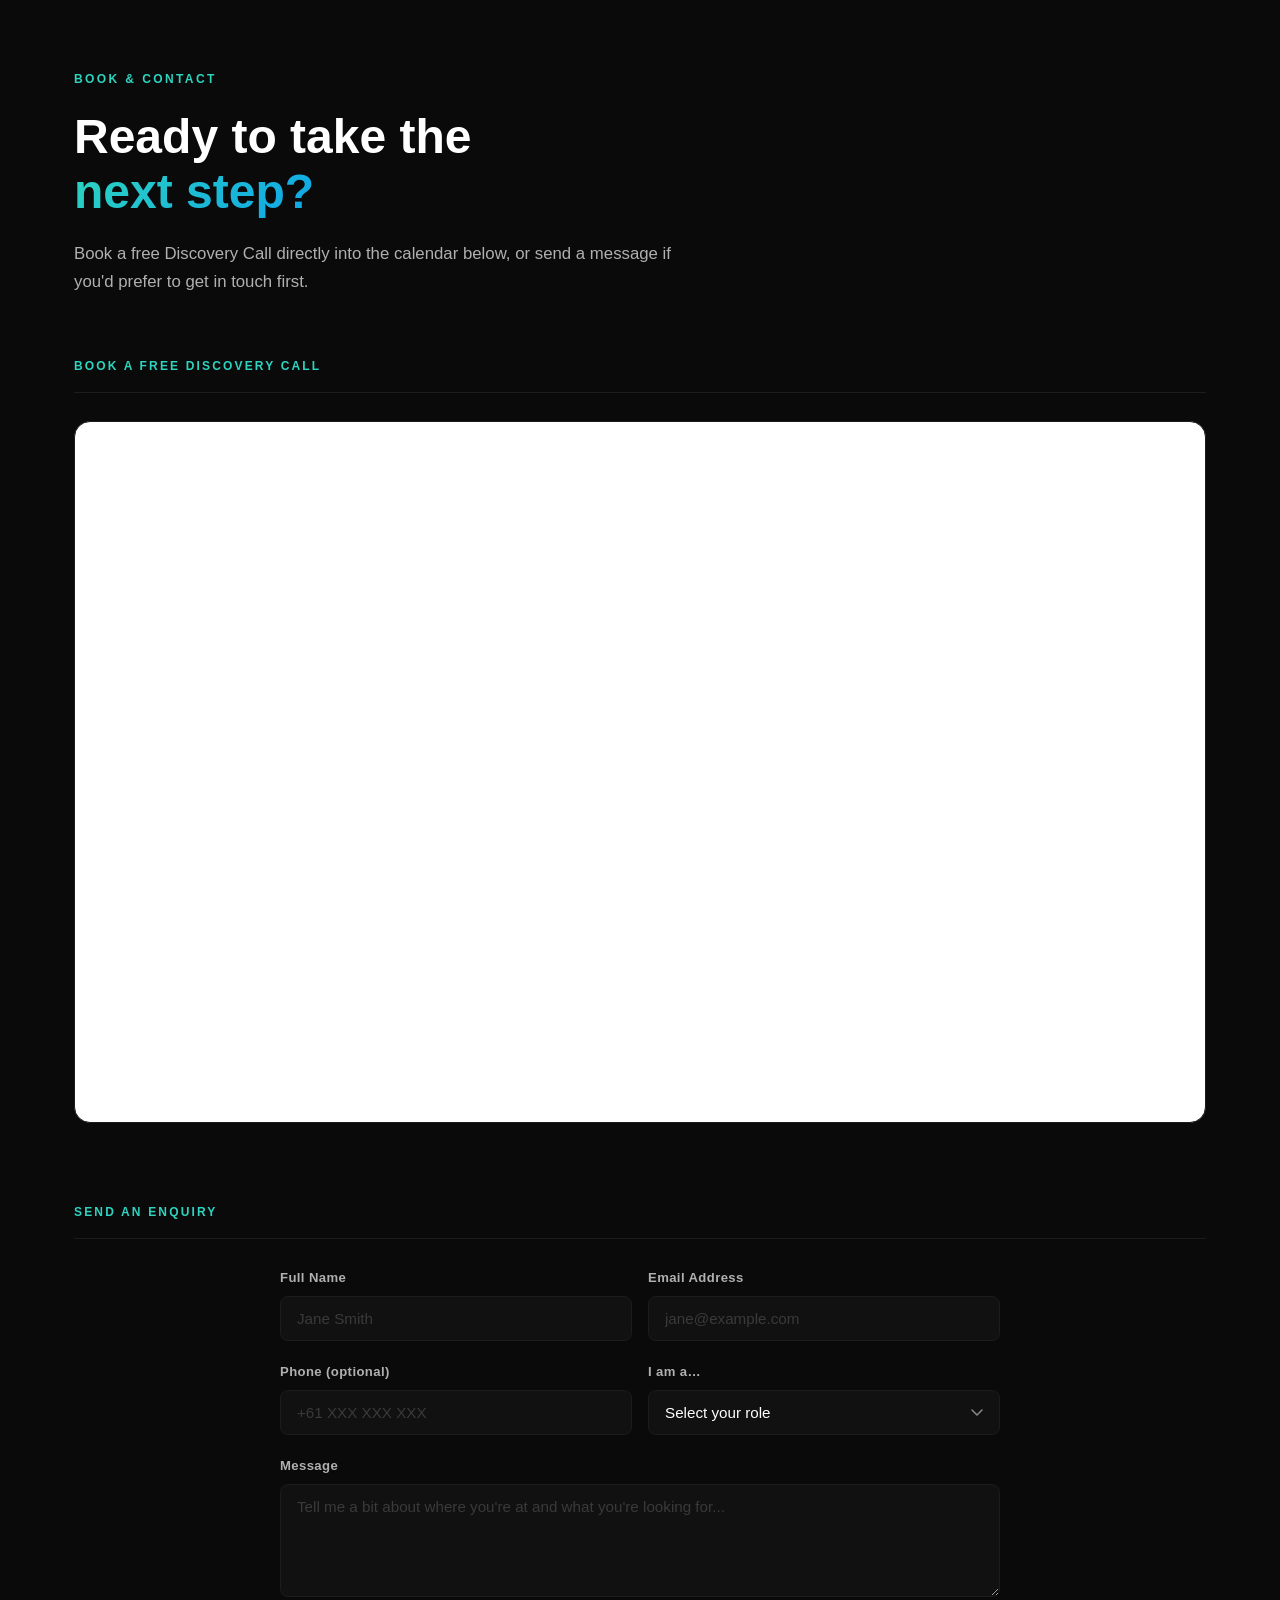
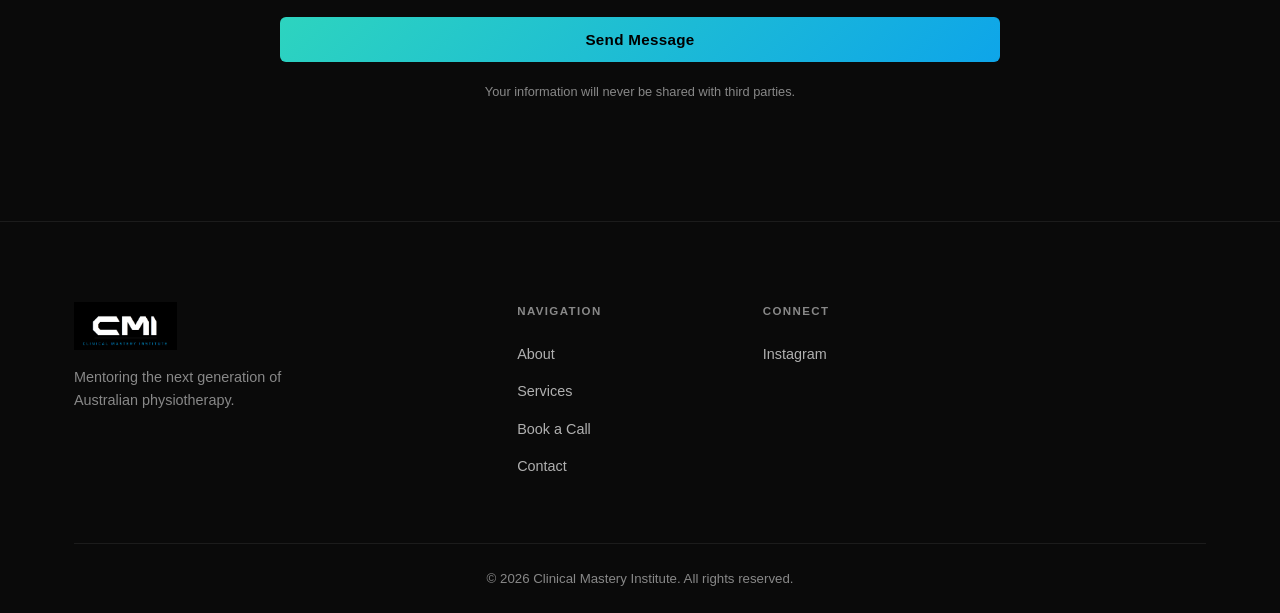
==== commit 7d8e52b5: "Change hero tagline to 'physiotherapists'" ====
--- a/index.html
+++ b/index.html
@@ -33,7 +33,7 @@
       <div class="hero-logo">
         <img src="assets/logo.png" alt="Clinical Mastery Institute" class="hero-logo-img" />
       </div>
-      <p class="hero-tagline">Mentoring the next generation of Australian physiotherapy</p>
+      <p class="hero-tagline">Mentoring the next generation of Australian physiotherapists</p>
       <div class="hero-actions">
         <a href="#about" class="btn btn-outline">Learn More</a>
         <a href="#book" class="btn btn-primary">Book a Free Discovery Call</a>
--- a/style.css
+++ b/style.css
@@ -217,10 +217,7 @@
 .hero-bg {
   position: absolute;
   inset: 0;
-  background:
-    radial-gradient(ellipse 80% 60% at 50% 80%, rgba(14, 165, 233, 0.12) 0%, transparent 70%),
-    radial-gradient(ellipse 60% 40% at 30% 20%, rgba(45, 212, 191, 0.08) 0%, transparent 60%),
-    var(--black);
+  background: var(--black);
   z-index: 0;
 }
 
@@ -233,11 +230,12 @@
 .hero-logo { margin-bottom: 32px; }
 
 .hero-logo-img {
-  max-width: 608px;
+  max-width: 760px;
   width: 100%;
   height: auto;
   display: block;
   margin: 0 auto;
+  mix-blend-mode: lighten;
 }
 
 .hero-tagline {
@@ -760,7 +758,7 @@
 }
 
 @media (max-width: 480px) {
-  .hero-actions          { flex-direction: column; }
+  .hero-actions          { flex-direction: column; align-items: center; }
   .hero-actions .btn     { width: 100%; max-width: 320px; }
   .about-stats           { flex-direction: column; gap: 20px; }
 }
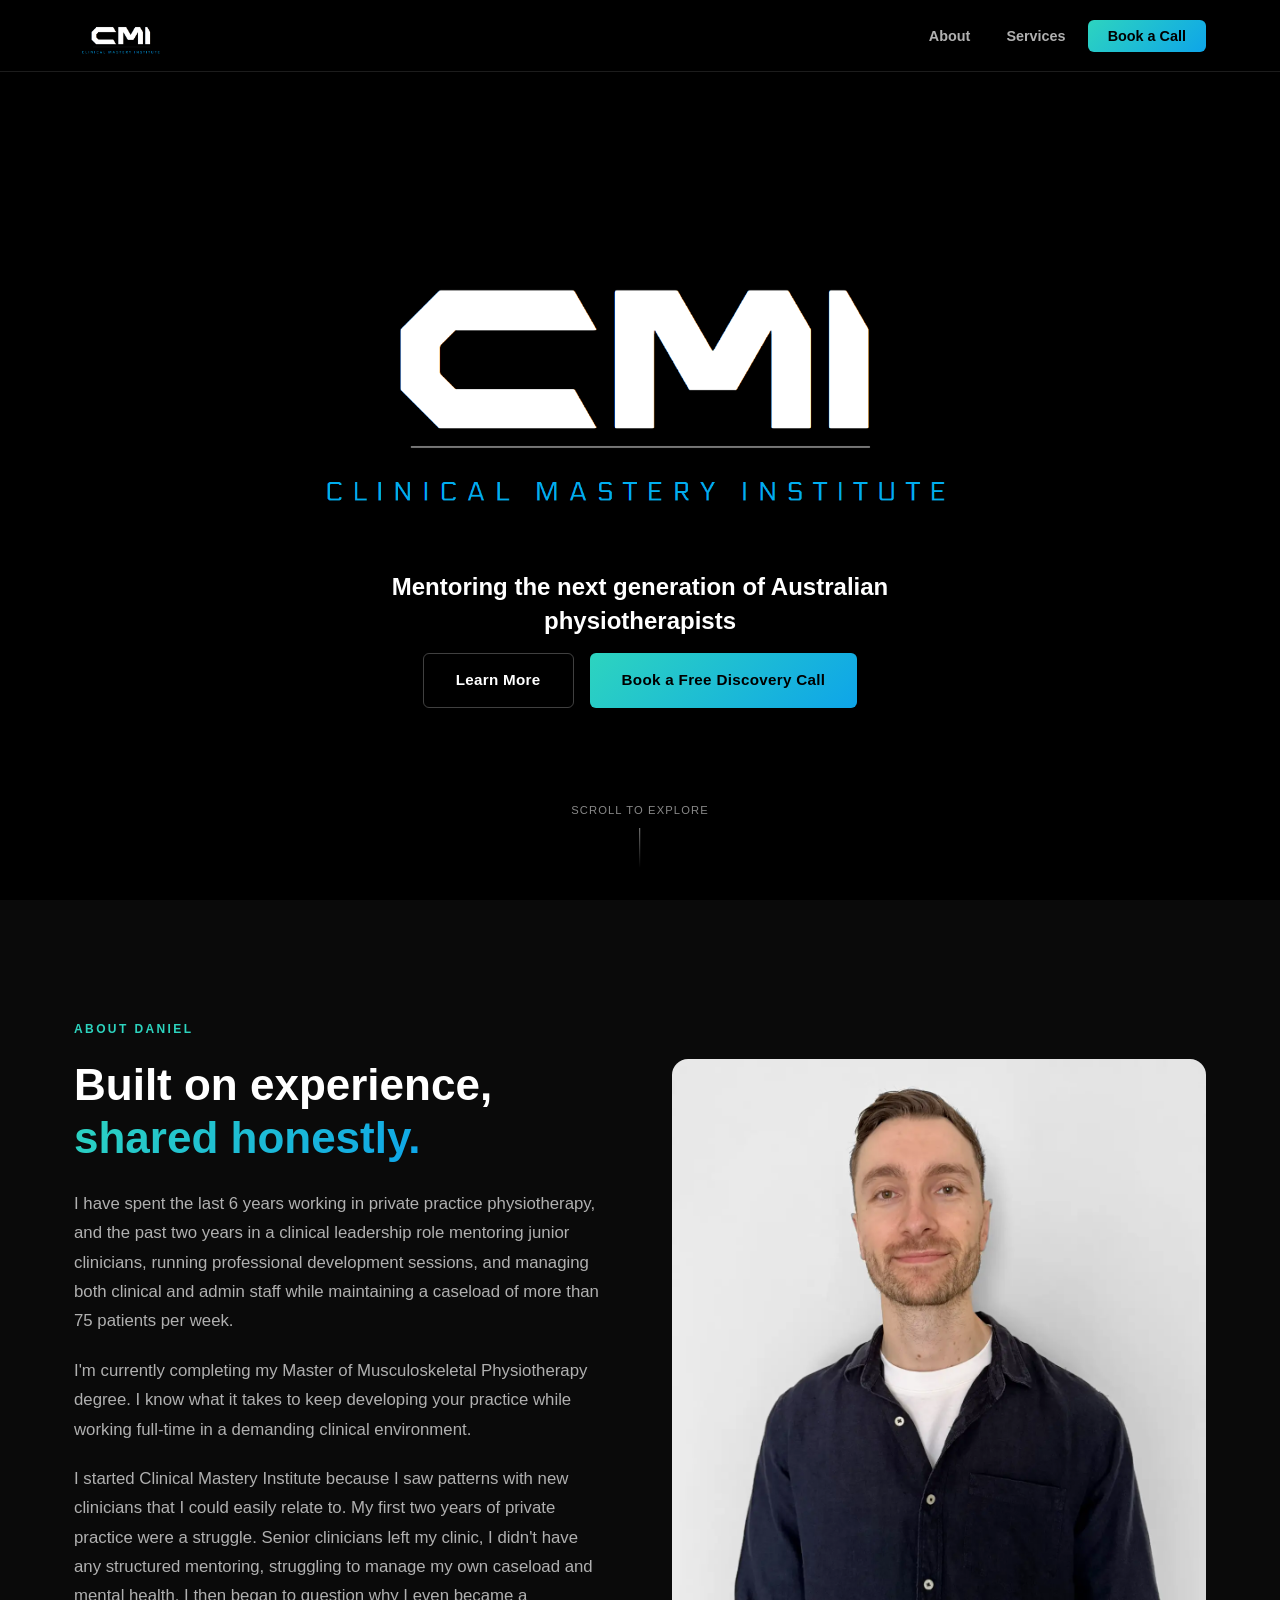
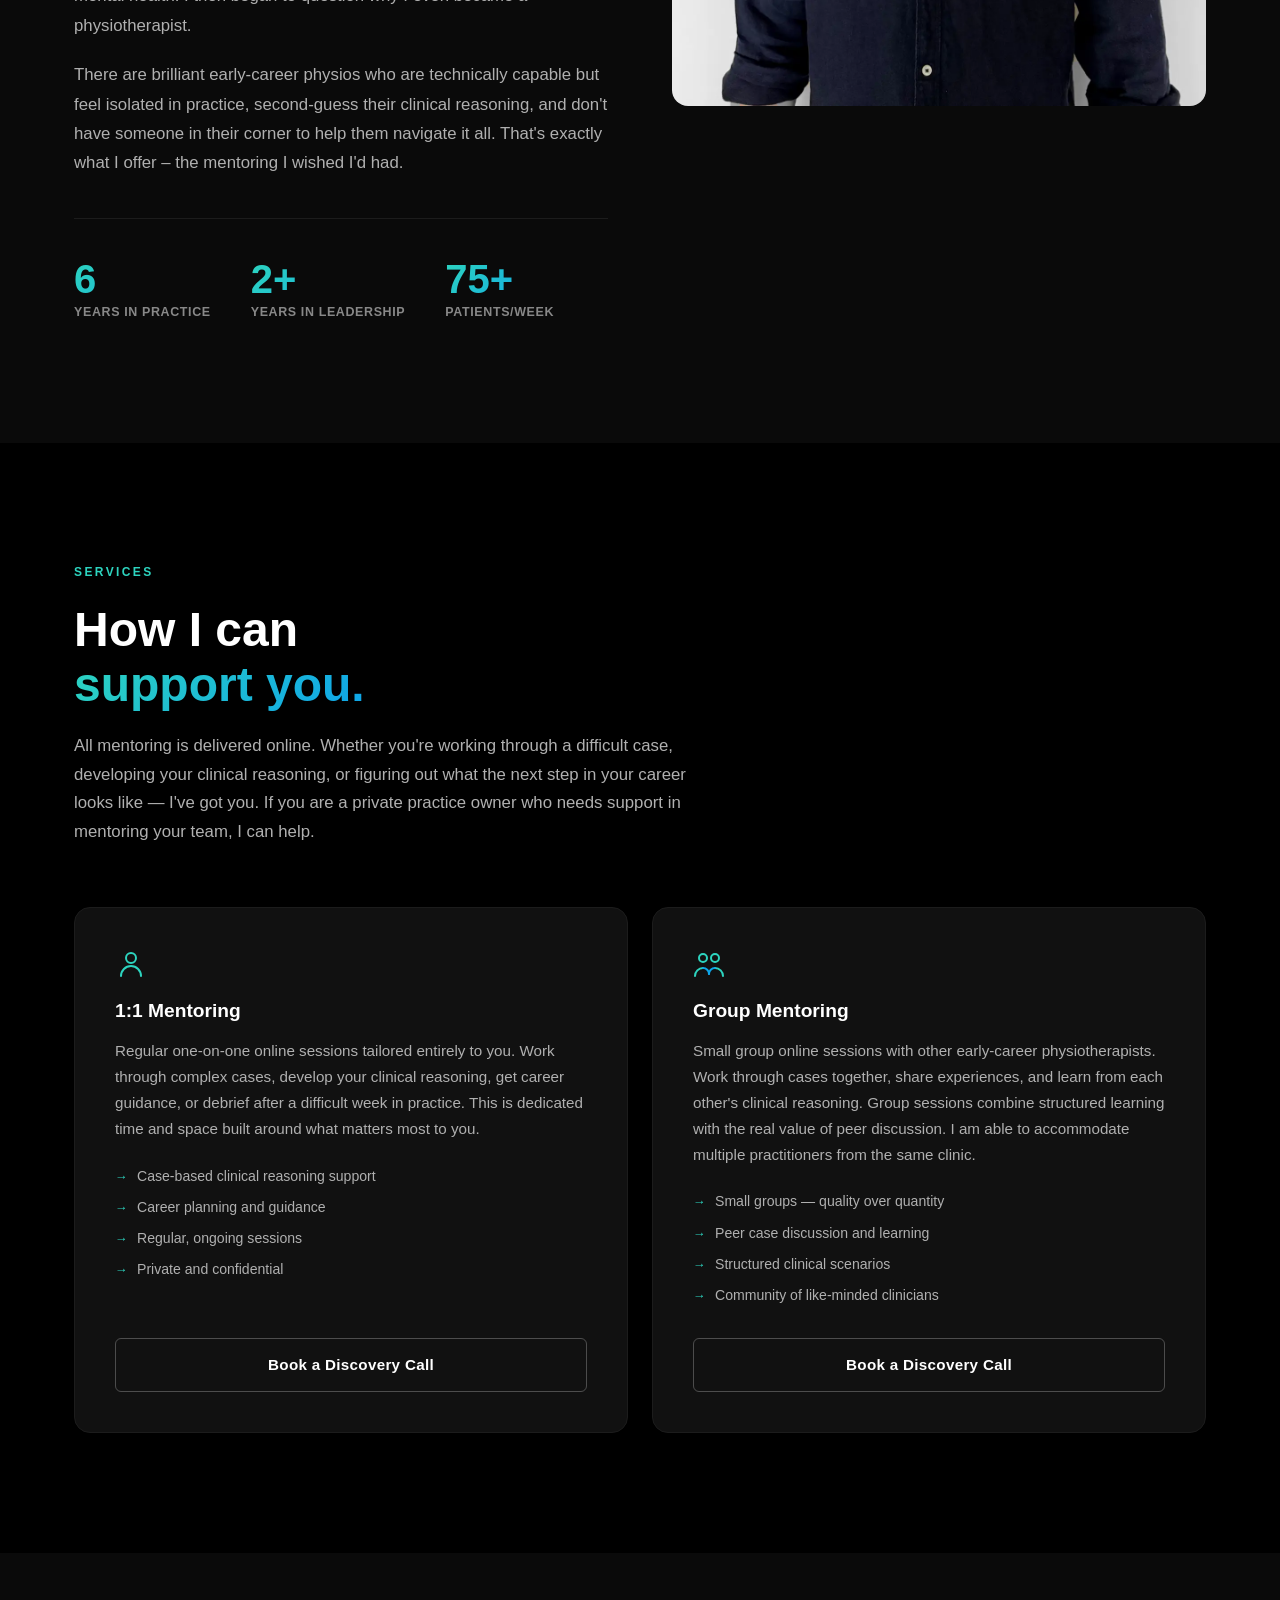
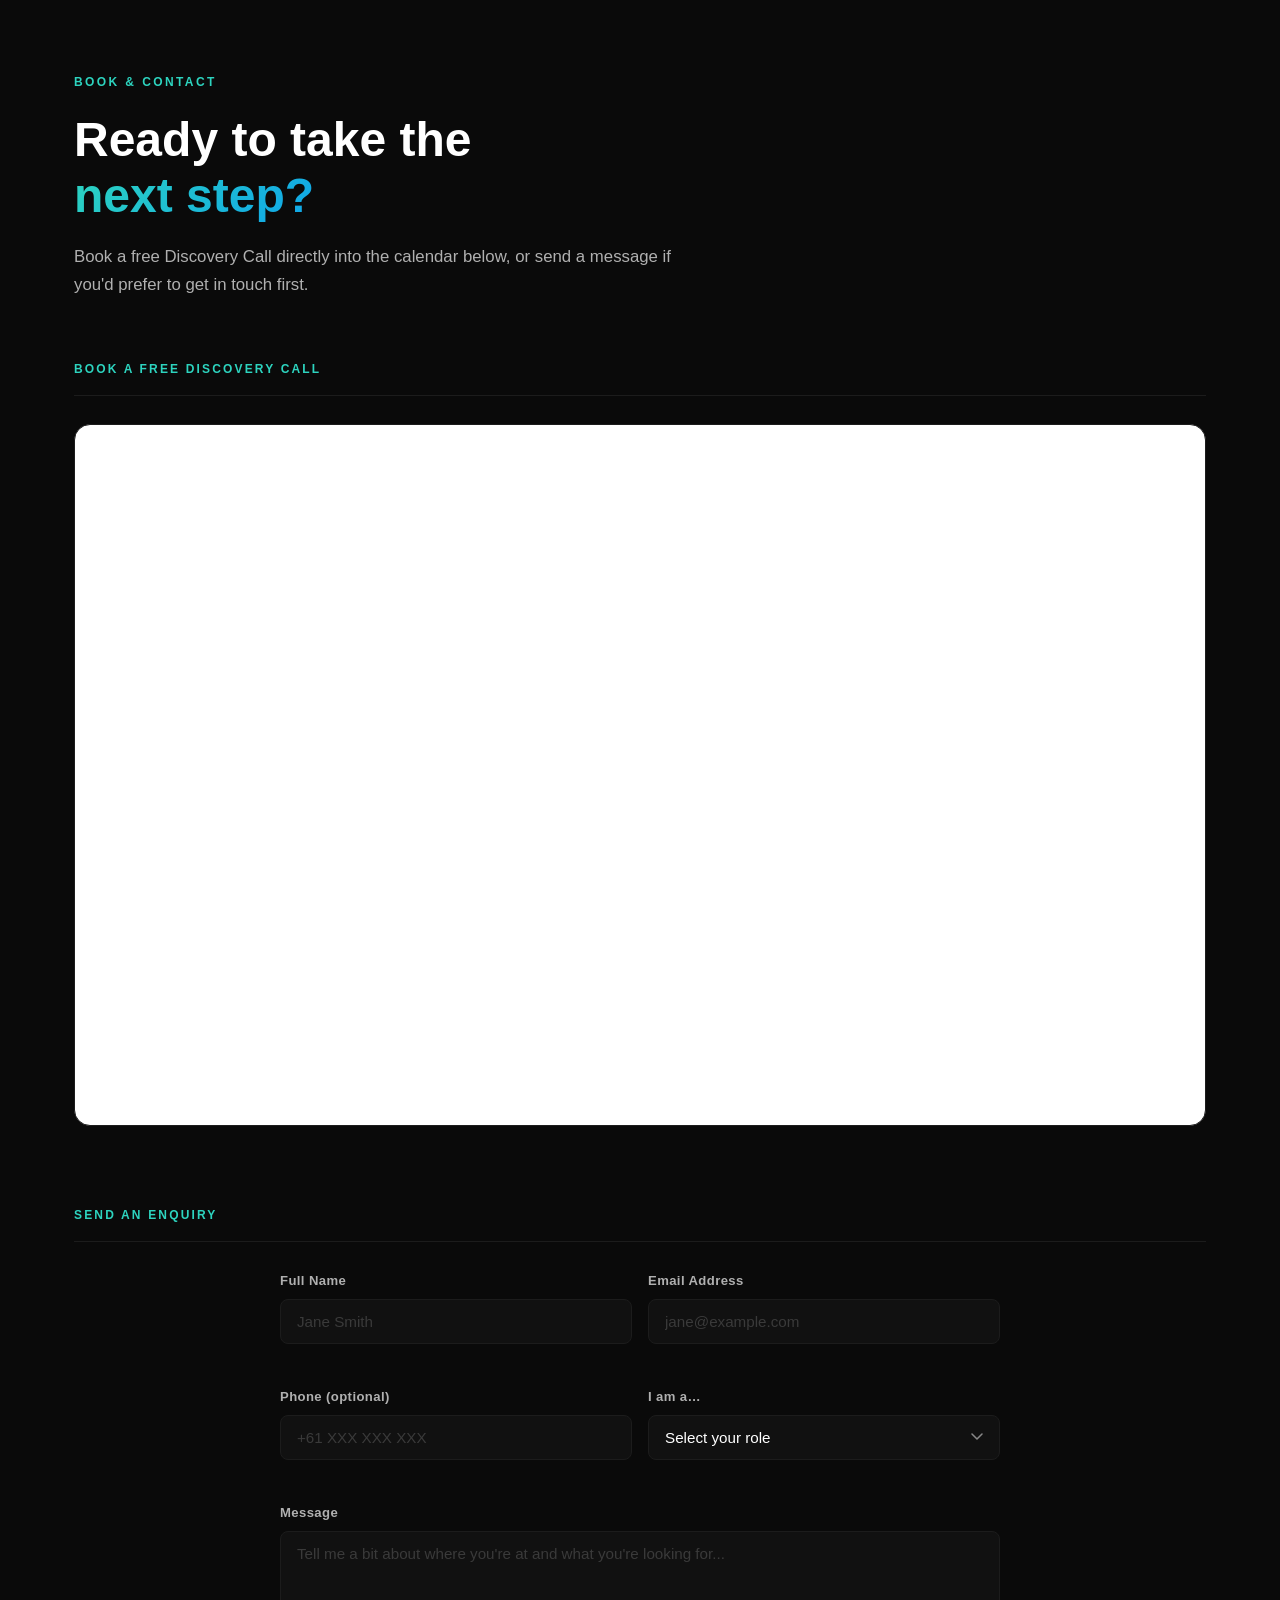
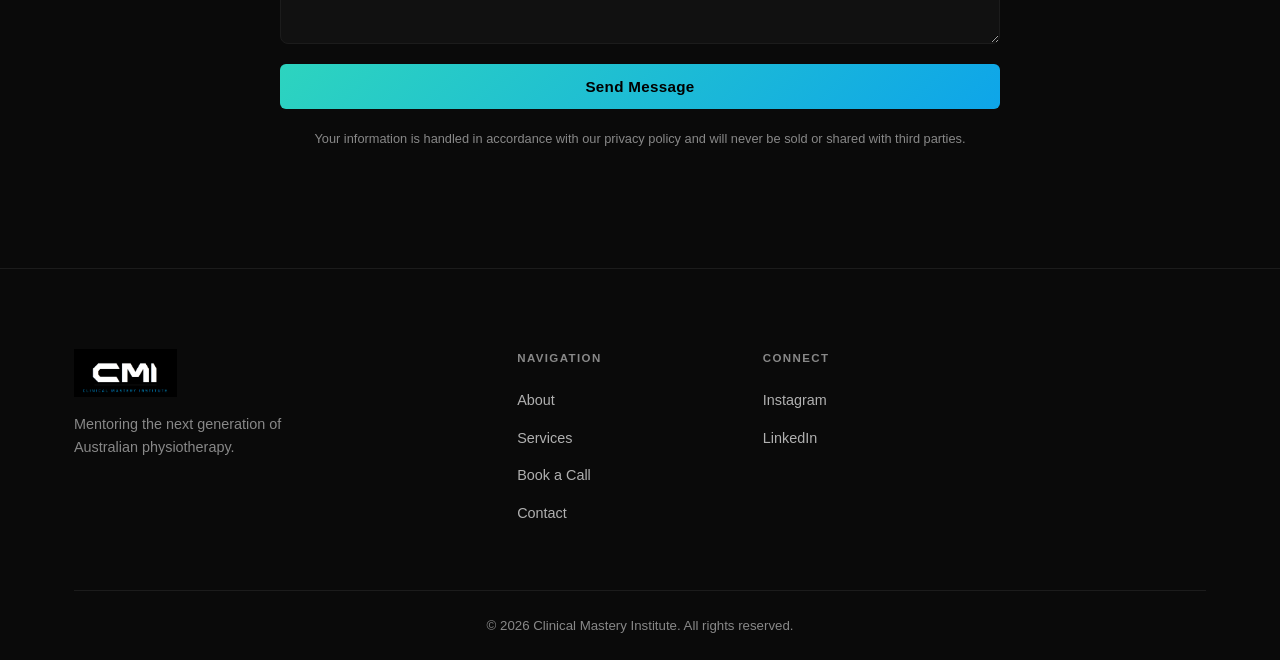
==== commit 6703db82: "Phase 1: Technical fixes — image optimisation, SEO, GA4, accessibility, form UX - Optimise daniel.PN" ====
--- a/index.html
+++ b/index.html
@@ -1,21 +1,122 @@
 <!DOCTYPE html>
-<html lang="en">
+<html lang="en-AU">
 <head>
   <meta charset="UTF-8" />
   <meta name="viewport" content="width=device-width, initial-scale=1.0" />
+
+  <!-- Primary meta -->
   <title>Clinical Mastery Institute — Clinical Mentoring for Physiotherapists</title>
-  <meta name="description" content="Online clinical mentoring for early-career private practice physiotherapists across Australia." />
+  <meta name="description" content="Online clinical mentoring for early-career private practice physiotherapists across Australia. Book a free Discovery Call with Daniel Jurjevic." />
+  <link rel="canonical" href="https://clinicalmasteryinstitute.com.au/" />
+
+  <!-- Open Graph -->
+  <meta property="og:type"         content="website" />
+  <meta property="og:site_name"    content="Clinical Mastery Institute" />
+  <meta property="og:locale"       content="en_AU" />
+  <meta property="og:title"        content="Clinical Mastery Institute — Clinical Mentoring for Physiotherapists" />
+  <meta property="og:description"  content="Online clinical mentoring for early-career private practice physiotherapists across Australia. Book a free Discovery Call." />
+  <meta property="og:url"          content="https://clinicalmasteryinstitute.com.au/" />
+  <meta property="og:image"        content="https://clinicalmasteryinstitute.com.au/assets/og-image.jpg" />
+  <meta property="og:image:width"  content="1200" />
+  <meta property="og:image:height" content="630" />
+  <meta property="og:image:alt"    content="Clinical Mastery Institute logo on black background" />
+
+  <!-- Twitter Card -->
+  <meta name="twitter:card"        content="summary_large_image" />
+  <meta name="twitter:title"       content="Clinical Mastery Institute — Clinical Mentoring for Physiotherapists" />
+  <meta name="twitter:description" content="Online clinical mentoring for early-career private practice physiotherapists across Australia." />
+  <meta name="twitter:image"       content="https://clinicalmasteryinstitute.com.au/assets/og-image.jpg" />
+
+  <!-- Favicons -->
+  <link rel="icon" href="/favicon.ico" sizes="32x32" />
+  <link rel="icon" href="/favicon-32x32.png" type="image/png" sizes="32x32" />
+  <link rel="apple-touch-icon" href="/apple-touch-icon.png" />
+  <link rel="manifest" href="/site.webmanifest" />
+  <meta name="theme-color" content="#2DD4BF" />
+
+  <!-- Stylesheet -->
   <link rel="stylesheet" href="style.css" />
+
+  <!-- Structured data: ProfessionalService + Person -->
+  <script type="application/ld+json">
+  {
+    "@context": "https://schema.org",
+    "@graph": [
+      {
+        "@type": "ProfessionalService",
+        "@id": "https://clinicalmasteryinstitute.com.au/#organisation",
+        "name": "Clinical Mastery Institute",
+        "description": "Online clinical mentoring for early-career private practice physiotherapists across Australia.",
+        "url": "https://clinicalmasteryinstitute.com.au",
+        "logo": "https://clinicalmasteryinstitute.com.au/assets/logo.png",
+        "image": "https://clinicalmasteryinstitute.com.au/assets/og-image.jpg",
+        "areaServed": { "@type": "Country", "name": "Australia" },
+        "serviceType": "Clinical Mentoring",
+        "sameAs": [
+          "https://www.instagram.com/thephysioinstitute/",
+          "https://www.linkedin.com/company/clinical-mastery-institute"
+        ],
+        "founder": { "@id": "https://clinicalmasteryinstitute.com.au/#daniel" }
+      },
+      {
+        "@type": "Person",
+        "@id": "https://clinicalmasteryinstitute.com.au/#daniel",
+        "name": "Daniel Jurjevic",
+        "jobTitle": "Clinical Mentor and Physiotherapist",
+        "description": "Physiotherapist with 6 years of private practice experience and 2+ years in clinical leadership. Completing a Master of Musculoskeletal Physiotherapy.",
+        "image": "https://clinicalmasteryinstitute.com.au/assets/daniel.jpg",
+        "worksFor": { "@id": "https://clinicalmasteryinstitute.com.au/#organisation" }
+      }
+    ]
+  }
+  </script>
+
+  <!-- Google Analytics 4 -->
+  <!-- TODO: replace GA_MEASUREMENT_ID with your actual GA4 ID (format: G-XXXXXXXXXX) -->
+  <script async src="https://www.googletagmanager.com/gtag/js?id=GA_MEASUREMENT_ID"></script>
+  <script>
+    const GA_MEASUREMENT_ID = 'GA_MEASUREMENT_ID';
+    window.dataLayer = window.dataLayer || [];
+    function gtag(){ dataLayer.push(arguments); }
+    gtag('js', new Date());
+    gtag('config', GA_MEASUREMENT_ID);
+  </script>
+
+  <!-- ============================================================
+       META PIXEL — uncomment and replace YOUR_PIXEL_ID to enable
+       ============================================================
+  <script>
+    !function(f,b,e,v,n,t,s){if(f.fbq)return;n=f.fbq=function(){n.callMethod?
+    n.callMethod.apply(n,arguments):n.queue.push(arguments)};
+    if(!f._fbq)f._fbq=n;n.push=n;n.loaded=!0;n.version='2.0';
+    n.queue=[];t=b.createElement(e);t.async=!0;
+    t.src=v;s=b.getElementsByTagName(e)[0];
+    s.parentNode.insertBefore(t,s)}(window,document,'script',
+    'https://connect.facebook.net/en_US/fbevents.js');
+    fbq('init', 'YOUR_PIXEL_ID');
+    fbq('track', 'PageView');
+  </script>
+  <noscript>
+    <img height="1" width="1" style="display:none"
+      src="https://www.facebook.com/tr?id=YOUR_PIXEL_ID&ev=PageView&noscript=1"/>
+  </noscript>
+  -->
 </head>
 <body>
 
+  <!-- Skip to main content (keyboard accessibility) -->
+  <a href="#main-content" class="skip-link">Skip to main content</a>
+
   <!-- Navigation -->
-  <nav id="navbar">
+  <nav id="navbar" aria-label="Main navigation">
     <div class="nav-container">
       <a href="#hero" class="nav-logo">
         <img src="assets/logo.png" alt="Clinical Mastery Institute" class="nav-logo-img" />
       </a>
-      <button class="hamburger" id="hamburger" aria-label="Toggle menu" aria-expanded="false">
+      <button class="hamburger" id="hamburger"
+        aria-label="Toggle menu"
+        aria-expanded="false"
+        aria-controls="nav-links">
         <span></span><span></span><span></span>
       </button>
       <ul class="nav-links" id="nav-links">
@@ -26,137 +127,165 @@
     </div>
   </nav>
 
-  <!-- Hero -->
-  <section id="hero">
-    <div class="hero-bg"></div>
-    <div class="hero-content">
-      <div class="hero-logo">
-        <img src="assets/logo.png" alt="Clinical Mastery Institute" class="hero-logo-img" />
-      </div>
-      <p class="hero-tagline">Mentoring the next generation of Australian physiotherapists</p>
-      <div class="hero-actions">
-        <a href="#about" class="btn btn-outline">Learn More</a>
-        <a href="#book" class="btn btn-primary">Book a Free Discovery Call</a>
-      </div>
-    </div>
-    <div class="hero-scroll">
-      <span>Scroll to explore</span>
-      <div class="scroll-line"></div>
-    </div>
-  </section>
-
-  <!-- About Daniel -->
-  <section id="about">
-    <div class="container">
-      <div class="section-label">About Daniel</div>
-      <div class="about-grid">
-        <div class="about-text">
-          <h2>Built on experience,<br /><span class="gradient-text">shared honestly.</span></h2>
-          <p>I have spent the last 6 years working in private practice physiotherapy, and the past two years in a clinical leadership role mentoring junior clinicians, running professional development sessions, and managing both clinical and admin staff while maintaining a caseload of more than 75 patients per week.</p>
-          <p>I'm currently completing my Master of Musculoskeletal Physiotherapy degree. I know what it takes to keep developing your practice while working full-time in a demanding clinical environment.</p>
-          <p>I started Clinical Mastery Institute because I saw patterns with new clinicians that I could easily relate to. My first two years of private practice were a struggle. Senior clinicians left my clinic, I didn't have any structured mentoring, struggling to manage my own caseload and mental health. I then began to question why I even became a physiotherapist.</p>
-          <p>There are brilliant early-career physios who are technically capable but feel isolated in practice, second-guess their clinical reasoning, and don't have someone in their corner to help them navigate it all. That's exactly what I offer – the mentoring I wished I'd had.</p>
-          <div class="about-stats">
-            <div class="stat">
-              <span class="stat-number gradient-text">6</span>
-              <span class="stat-label">Years in Practice</span>
-            </div>
-            <div class="stat">
-              <span class="stat-number gradient-text">2+</span>
-              <span class="stat-label">Years in Leadership</span>
-            </div>
-            <div class="stat">
-              <span class="stat-number gradient-text">75+</span>
-              <span class="stat-label">Patients/Week</span>
-            </div>
-          </div>
-        </div>
-        <div class="about-photo">
-          <img src="assets/daniel.PNG" alt="Daniel Jurjevic" class="about-photo-img" />
-        </div>
-      </div>
-    </div>
-  </section>
-
-  <!-- Services -->
-  <section id="services">
-    <div class="container">
-      <div class="section-label">Services</div>
-      <h2 class="section-title">How I can<br /><span class="gradient-text">support you.</span></h2>
-      <p class="section-sub">All mentoring is delivered online. Whether you're working through a difficult case, developing your clinical reasoning, or figuring out what the next step in your career looks like — I've got you. If you are a private practice owner who needs support in mentoring your team, I can help.</p>
-      <div class="services-grid">
-
-        <div class="service-card">
-          <div class="service-icon">&#128101;</div>
-          <h3>1:1 Mentoring</h3>
-          <p>Regular one-on-one online sessions tailored entirely to you. Work through complex cases, develop your clinical reasoning, get career guidance, or debrief after a difficult week in practice. This is dedicated time and space built around what matters most to you.</p>
-          <ul class="service-features">
-            <li>Case-based clinical reasoning support</li>
-            <li>Career planning and guidance</li>
-            <li>Regular, ongoing sessions</li>
-            <li>Private and confidential</li>
-          </ul>
-          <a href="#book" class="btn btn-outline service-btn">Book a Discovery Call</a>
-        </div>
-
-        <div class="service-card">
-          <div class="service-icon">&#128101;&#128101;</div>
-          <h3>Group Mentoring</h3>
-          <p>Small group online sessions with other early-career physiotherapists. Work through cases together, share experiences, and learn from each other's clinical reasoning. Group sessions combine structured learning with the real value of peer discussion. I am able to accommodate multiple practitioners from the same clinic.</p>
-          <ul class="service-features">
-            <li>Small groups — quality over quantity</li>
-            <li>Peer case discussion and learning</li>
-            <li>Structured clinical scenarios</li>
-            <li>Community of like-minded clinicians</li>
-          </ul>
-          <a href="#book" class="btn btn-outline service-btn">Book a Discovery Call</a>
-        </div>
-
-
-      </div>
-    </div>
-  </section>
-
-  <!-- Book / Contact -->
-  <section id="book">
-    <div class="container">
-      <div class="section-label">Book &amp; Contact</div>
-      <h2 class="section-title">Ready to take the<br /><span class="gradient-text">next step?</span></h2>
-      <p class="section-sub">Book a free Discovery Call directly into the calendar below, or send a message if you'd prefer to get in touch first.</p>
-
-      <!-- Calendly Embed -->
-      <div class="book-block">
-        <div class="book-block-label">Book a Free Discovery Call</div>
-        <div class="calendly-wrapper">
-          <!-- Calendly inline widget begin -->
-          <div
-            class="calendly-inline-widget"
-            data-url="https://calendly.com/danieljphysio/30min?hide_event_type_details=1&hide_gdpr_banner=1&background_color=ffffff&text_color=111111&primary_color=2dd4bf"
-            style="min-width:320px;height:700px;"
-          ></div>
-          <script type="text/javascript" src="https://assets.calendly.com/assets/external/widget.js" async></script>
-          <!-- Calendly inline widget end -->
-        </div>
-      </div>
-
-      <!-- Enquiry Form -->
-      <div class="book-block enquiry-block">
-        <div class="book-block-label">Send an Enquiry</div>
-        <form class="contact-form enquiry-form-solo" id="enquiry-form">
+  <main id="main-content">
+
+    <!-- Hero -->
+    <section id="hero">
+      <div class="hero-bg"></div>
+      <div class="hero-content">
+        <div class="hero-logo">
+          <img src="assets/logo.png" alt="Clinical Mastery Institute" class="hero-logo-img" />
+        </div>
+        <h1 class="hero-tagline">Mentoring the next generation of Australian physiotherapists</h1>
+        <div class="hero-actions">
+          <a href="#about" class="btn btn-outline">Learn More</a>
+          <a href="#book" class="btn btn-primary" data-track-book="hero">Book a Free Discovery Call</a>
+        </div>
+      </div>
+      <div class="hero-scroll" aria-hidden="true">
+        <span>Scroll to explore</span>
+        <div class="scroll-line"></div>
+      </div>
+    </section>
+
+    <!-- About Daniel -->
+    <section id="about">
+      <div class="container">
+        <div class="section-label">About Daniel</div>
+        <div class="about-grid">
+          <div class="about-text">
+            <h2>Built on experience,<br /><span class="gradient-text">shared honestly.</span></h2>
+            <p>I have spent the last 6 years working in private practice physiotherapy, and the past two years in a clinical leadership role mentoring junior clinicians, running professional development sessions, and managing both clinical and admin staff while maintaining a caseload of more than 75 patients per week.</p>
+            <p>I'm currently completing my Master of Musculoskeletal Physiotherapy degree. I know what it takes to keep developing your practice while working full-time in a demanding clinical environment.</p>
+            <p>I started Clinical Mastery Institute because I saw patterns with new clinicians that I could easily relate to. My first two years of private practice were a struggle. Senior clinicians left my clinic, I didn't have any structured mentoring, struggling to manage my own caseload and mental health. I then began to question why I even became a physiotherapist.</p>
+            <p>There are brilliant early-career physios who are technically capable but feel isolated in practice, second-guess their clinical reasoning, and don't have someone in their corner to help them navigate it all. That's exactly what I offer – the mentoring I wished I'd had.</p>
+            <div class="about-stats">
+              <div class="stat">
+                <span class="stat-number gradient-text">6</span>
+                <span class="stat-label">Years in Practice</span>
+              </div>
+              <div class="stat">
+                <span class="stat-number gradient-text">2+</span>
+                <span class="stat-label">Years in Leadership</span>
+              </div>
+              <div class="stat">
+                <span class="stat-number gradient-text">75+</span>
+                <span class="stat-label">Patients/Week</span>
+              </div>
+            </div>
+          </div>
+          <div class="about-photo">
+            <picture>
+              <source type="image/webp" srcset="assets/daniel.webp" />
+              <img
+                src="assets/daniel.jpg"
+                alt="Daniel Jurjevic, founder of Clinical Mastery Institute"
+                class="about-photo-img"
+                width="1200"
+                height="1454"
+                loading="lazy"
+              />
+            </picture>
+          </div>
+        </div>
+      </div>
+    </section>
+
+    <!-- Services -->
+    <section id="services">
+      <div class="container">
+        <div class="section-label">Services</div>
+        <h2 class="section-title">How I can<br /><span class="gradient-text">support you.</span></h2>
+        <p class="section-sub">All mentoring is delivered online. Whether you're working through a difficult case, developing your clinical reasoning, or figuring out what the next step in your career looks like — I've got you. If you are a private practice owner who needs support in mentoring your team, I can help.</p>
+        <div class="services-grid">
+
+          <div class="service-card">
+            <div class="service-icon" aria-hidden="true">
+              <svg width="32" height="32" viewBox="0 0 32 32" fill="none" xmlns="http://www.w3.org/2000/svg">
+                <circle cx="16" cy="10" r="5" stroke="#2DD4BF" stroke-width="2"/>
+                <path d="M6 28c0-5.523 4.477-10 10-10s10 4.477 10 10" stroke="#2DD4BF" stroke-width="2" stroke-linecap="round"/>
+              </svg>
+            </div>
+            <h3>1:1 Mentoring</h3>
+            <p>Regular one-on-one online sessions tailored entirely to you. Work through complex cases, develop your clinical reasoning, get career guidance, or debrief after a difficult week in practice. This is dedicated time and space built around what matters most to you.</p>
+            <ul class="service-features">
+              <li>Case-based clinical reasoning support</li>
+              <li>Career planning and guidance</li>
+              <li>Regular, ongoing sessions</li>
+              <li>Private and confidential</li>
+            </ul>
+            <a href="#book" class="btn btn-outline service-btn" data-track-book="service-1to1">Book a Discovery Call</a>
+          </div>
+
+          <div class="service-card">
+            <div class="service-icon" aria-hidden="true">
+              <svg width="32" height="32" viewBox="0 0 32 32" fill="none" xmlns="http://www.w3.org/2000/svg">
+                <circle cx="10" cy="10" r="4" stroke="#2DD4BF" stroke-width="2"/>
+                <circle cx="22" cy="10" r="4" stroke="#2DD4BF" stroke-width="2"/>
+                <path d="M2 28c0-4.418 3.582-8 8-8" stroke="#2DD4BF" stroke-width="2" stroke-linecap="round"/>
+                <path d="M22 20c4.418 0 8 3.582 8 8" stroke="#2DD4BF" stroke-width="2" stroke-linecap="round"/>
+                <path d="M10 20c3.314 0 6 2.686 6 6" stroke="#0EA5E9" stroke-width="2" stroke-linecap="round"/>
+                <path d="M22 20c-3.314 0-6 2.686-6 6" stroke="#0EA5E9" stroke-width="2" stroke-linecap="round"/>
+              </svg>
+            </div>
+            <h3>Group Mentoring</h3>
+            <p>Small group online sessions with other early-career physiotherapists. Work through cases together, share experiences, and learn from each other's clinical reasoning. Group sessions combine structured learning with the real value of peer discussion. I am able to accommodate multiple practitioners from the same clinic.</p>
+            <ul class="service-features">
+              <li>Small groups — quality over quantity</li>
+              <li>Peer case discussion and learning</li>
+              <li>Structured clinical scenarios</li>
+              <li>Community of like-minded clinicians</li>
+            </ul>
+            <a href="#book" class="btn btn-outline service-btn" data-track-book="service-group">Book a Discovery Call</a>
+          </div>
+
+        </div>
+      </div>
+    </section>
+
+    <!-- Book / Contact -->
+    <section id="book">
+      <div class="container">
+        <div class="section-label">Book &amp; Contact</div>
+        <h2 class="section-title">Ready to take the<br /><span class="gradient-text">next step?</span></h2>
+        <p class="section-sub">Book a free Discovery Call directly into the calendar below, or send a message if you'd prefer to get in touch first.</p>
+
+        <!-- Calendly Embed -->
+        <div class="book-block">
+          <div class="book-block-label">Book a Free Discovery Call</div>
+          <div class="calendly-wrapper">
+            <!-- Calendly inline widget begin -->
+            <div
+              class="calendly-inline-widget"
+              data-url="https://calendly.com/danieljphysio/30min?hide_event_type_details=1&hide_gdpr_banner=1&background_color=ffffff&text_color=111111&primary_color=2dd4bf"
+              style="min-width:320px;height:700px;"
+            ></div>
+            <script type="text/javascript" src="https://assets.calendly.com/assets/external/widget.js" async></script>
+            <!-- Calendly inline widget end -->
+          </div>
+        </div>
+
+        <!-- Enquiry Form -->
+        <div class="book-block enquiry-block">
+          <div class="book-block-label">Send an Enquiry</div>
+
+          <form class="contact-form enquiry-form-solo" id="enquiry-form" novalidate>
             <div class="form-row">
               <div class="form-group">
                 <label for="name">Full Name</label>
-                <input type="text" id="name" name="name" placeholder="Jane Smith" required />
+                <input type="text" id="name" name="name" placeholder="Jane Smith" required autocomplete="name" />
+                <span class="field-error" aria-live="polite"></span>
               </div>
               <div class="form-group">
                 <label for="email">Email Address</label>
-                <input type="email" id="email" name="email" placeholder="jane@example.com" required />
+                <input type="email" id="email" name="email" placeholder="jane@example.com" required autocomplete="email" />
+                <span class="field-error" aria-live="polite"></span>
               </div>
             </div>
             <div class="form-row">
               <div class="form-group">
                 <label for="phone">Phone (optional)</label>
-                <input type="tel" id="phone" name="phone" placeholder="+61 XXX XXX XXX" />
+                <input type="tel" id="phone" name="phone" placeholder="+61 XXX XXX XXX" autocomplete="tel" />
               </div>
               <div class="form-group">
                 <label for="profession">I am a&hellip;</label>
@@ -166,6 +295,7 @@
                   <option value="Student">Student</option>
                   <option value="Other">Other</option>
                 </select>
+                <span class="field-error" aria-live="polite"></span>
               </div>
             </div>
             <div class="form-group">
@@ -174,12 +304,28 @@
             </div>
             <input type="hidden" name="_replyto" id="_replyto" />
             <button type="submit" class="btn btn-primary btn-full">Send Message</button>
-            <p class="form-privacy">Your information will never be shared with third parties.</p>
+            <p class="form-error-global" id="form-error-global" aria-live="assertive" hidden>Something went wrong. Please try again, or email <a href="mailto:danieljphysio@gmail.com">danieljphysio@gmail.com</a> directly.</p>
+            <p class="form-privacy">Your information is handled in accordance with our privacy policy and will never be sold or shared with third parties.</p>
           </form>
-      </div>
-
-    </div>
-  </section>
+
+          <!-- Success state — revealed after successful submission -->
+          <div class="form-success" id="form-success" hidden>
+            <div class="form-success-icon" aria-hidden="true">
+              <svg width="56" height="56" viewBox="0 0 56 56" fill="none" xmlns="http://www.w3.org/2000/svg">
+                <circle cx="28" cy="28" r="27" stroke="#2DD4BF" stroke-width="2"/>
+                <path d="M17 28l8 8 14-16" stroke="#2DD4BF" stroke-width="2.5" stroke-linecap="round" stroke-linejoin="round"/>
+              </svg>
+            </div>
+            <h3>Message received.</h3>
+            <p>Thanks for getting in touch. I'll respond within one business day.</p>
+            <button type="button" class="btn btn-outline" id="form-reset-btn">Send another message</button>
+          </div>
+
+        </div>
+      </div>
+    </section>
+
+  </main>
 
   <!-- Footer -->
   <footer id="footer">
@@ -203,7 +349,9 @@
         <div class="footer-links">
           <h4>Connect</h4>
           <ul>
+            <!-- TODO: update Instagram URL once handle migrated from @thephysioinstitute to CMI account -->
             <li><a href="https://www.instagram.com/thephysioinstitute/" target="_blank" rel="noopener noreferrer">Instagram</a></li>
+            <li><a href="https://www.linkedin.com/company/clinical-mastery-institute" target="_blank" rel="noopener noreferrer">LinkedIn</a></li>
           </ul>
         </div>
       </div>
--- a/style.css
+++ b/style.css
@@ -1,5 +1,5 @@
 /* =============================================
-   THE PHYSIO INSTITUTE — STYLESHEET
+   CLINICAL MASTERY INSTITUTE — STYLESHEET
    Theme: Black / Teal (#2DD4BF) / Sky Blue (#0EA5E9)
    ============================================= */
 
@@ -776,3 +776,105 @@
   opacity: 1;
   transform: translateY(0);
 }
+
+/* =============================================
+   ACCESSIBILITY
+   ============================================= */
+
+/* Hidden attribute support */
+[hidden] { display: none !important; }
+
+/* Skip-to-content link */
+.skip-link {
+  position: absolute;
+  top: -100%;
+  left: 16px;
+  padding: 10px 20px;
+  background: var(--teal);
+  color: var(--black);
+  font-weight: 700;
+  font-size: 0.9rem;
+  border-radius: 0 0 8px 8px;
+  z-index: 9999;
+  transition: top 0.2s ease;
+  text-decoration: none;
+}
+.skip-link:focus { top: 0; }
+
+/* Global focus-visible ring */
+:focus-visible {
+  outline: 2px solid var(--teal);
+  outline-offset: 3px;
+  border-radius: 3px;
+}
+:focus:not(:focus-visible) { outline: none; }
+
+/* Form fields keep their custom border-based focus style */
+.form-group input:focus-visible,
+.form-group textarea:focus-visible,
+.form-group select:focus-visible {
+  outline: none;
+}
+
+/* =============================================
+   FORM — VALIDATION & SUCCESS STATES
+   ============================================= */
+
+/* Inline field error */
+.field-error {
+  display: block;
+  font-size: 0.78rem;
+  color: #f87171;
+  min-height: 1.1em;
+  line-height: 1.4;
+}
+
+.form-group.has-error input,
+.form-group.has-error textarea,
+.form-group.has-error select {
+  border-color: #f87171;
+  box-shadow: 0 0 0 3px rgba(248, 113, 113, 0.08);
+}
+
+/* Global submission error */
+.form-error-global {
+  font-size: 0.88rem;
+  color: #f87171;
+  text-align: center;
+  margin-top: 8px;
+  line-height: 1.5;
+}
+.form-error-global a { color: var(--teal); text-decoration: underline; }
+
+/* Success panel */
+.form-success {
+  text-align: center;
+  padding: 64px 40px;
+  max-width: 720px;
+  margin: 0 auto;
+}
+.form-success-icon {
+  display: block;
+  margin: 0 auto 28px;
+  width: 56px;
+  height: 56px;
+}
+.form-success h3 {
+  font-size: 1.5rem;
+  font-weight: 700;
+  color: var(--white);
+  margin-bottom: 12px;
+}
+.form-success p {
+  color: var(--gray-light);
+  font-size: 1rem;
+  line-height: 1.6;
+  margin-bottom: 36px;
+}
+
+/* =============================================
+   SERVICE ICONS — SVG
+   ============================================= */
+.service-icon svg {
+  display: block;
+}
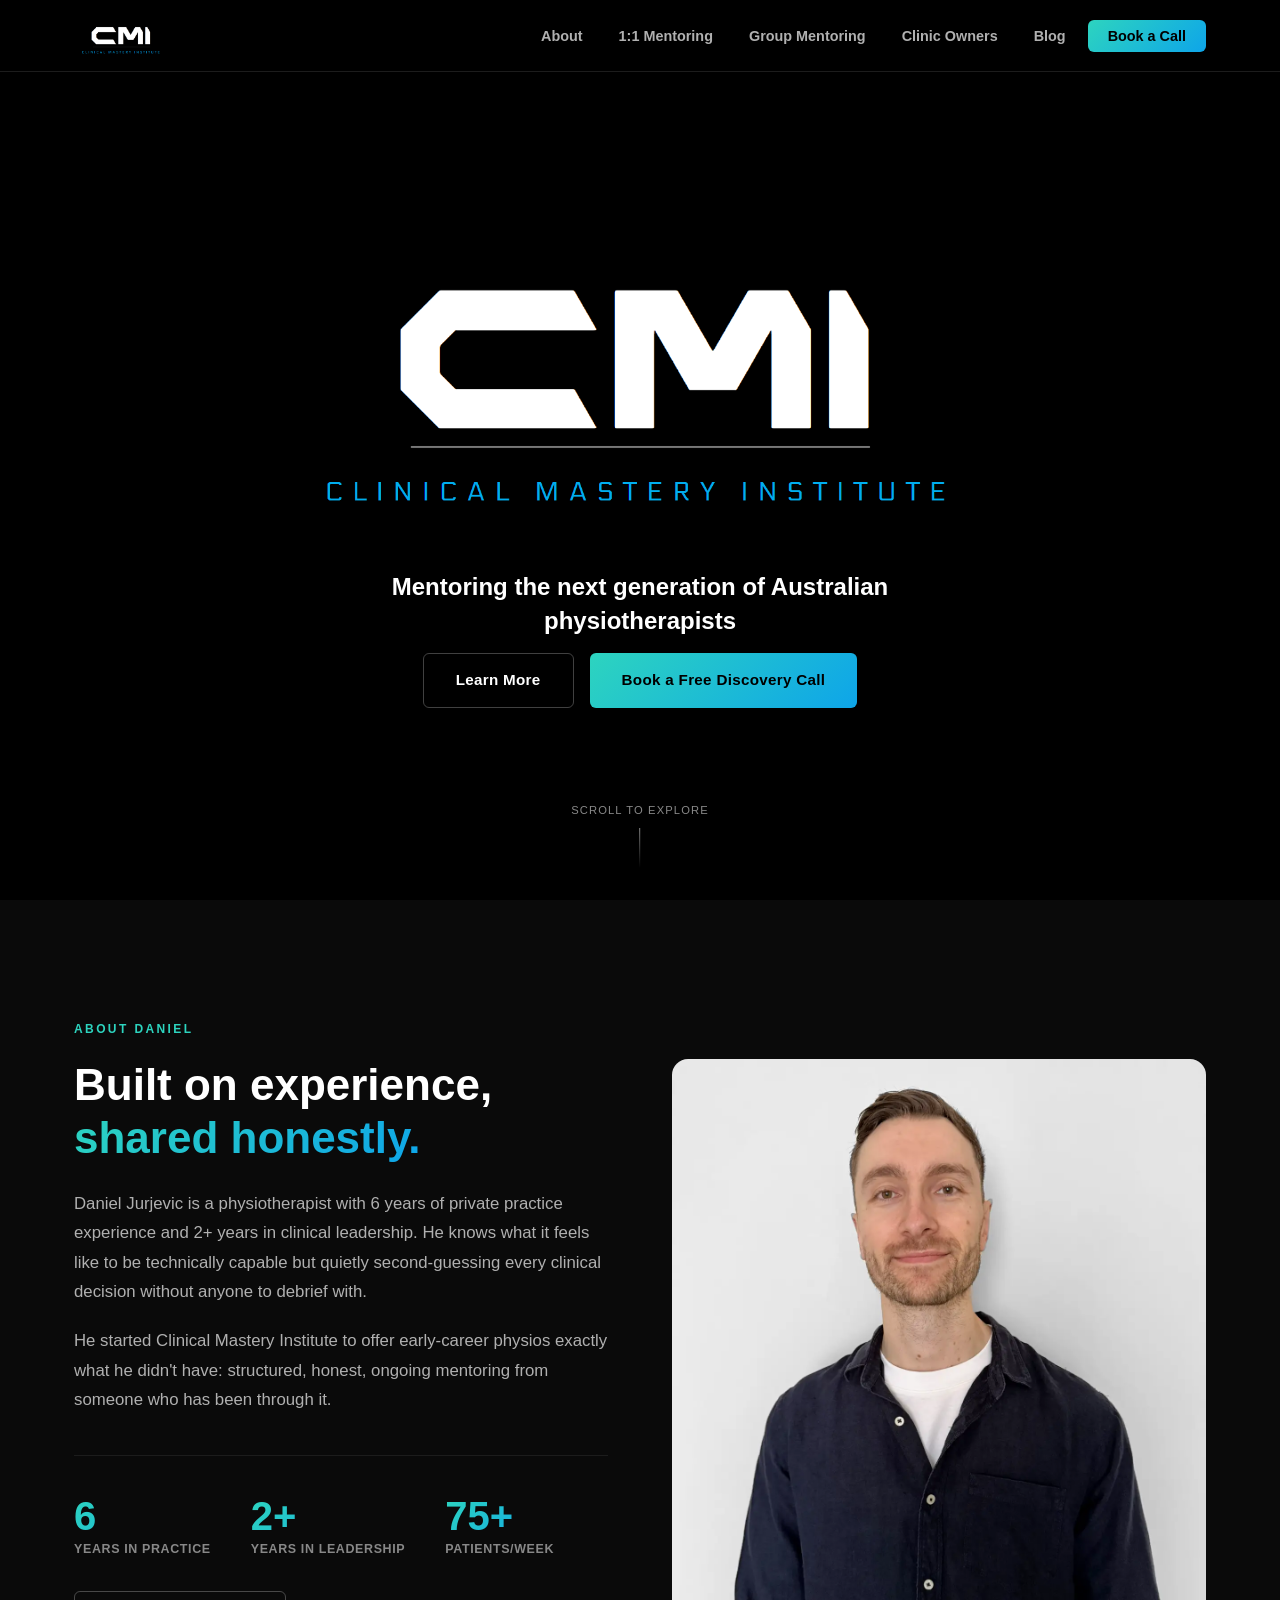
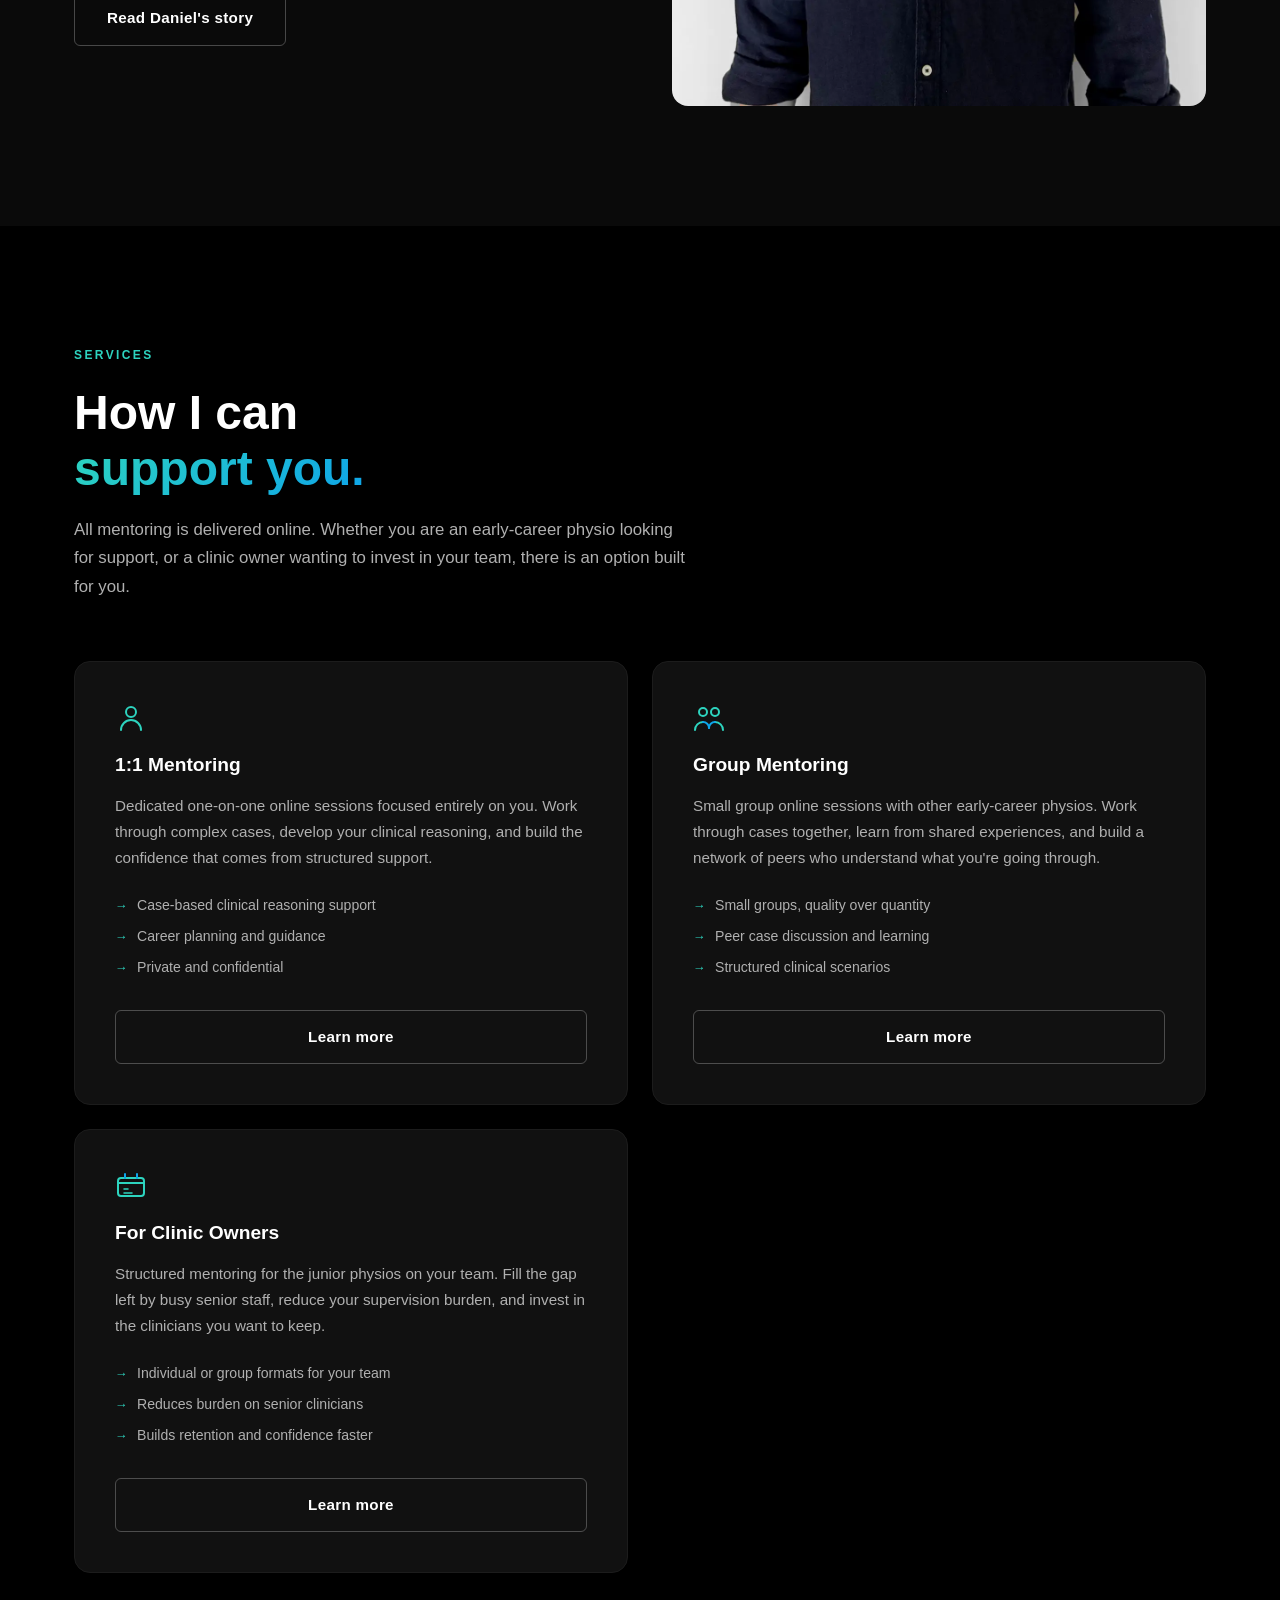
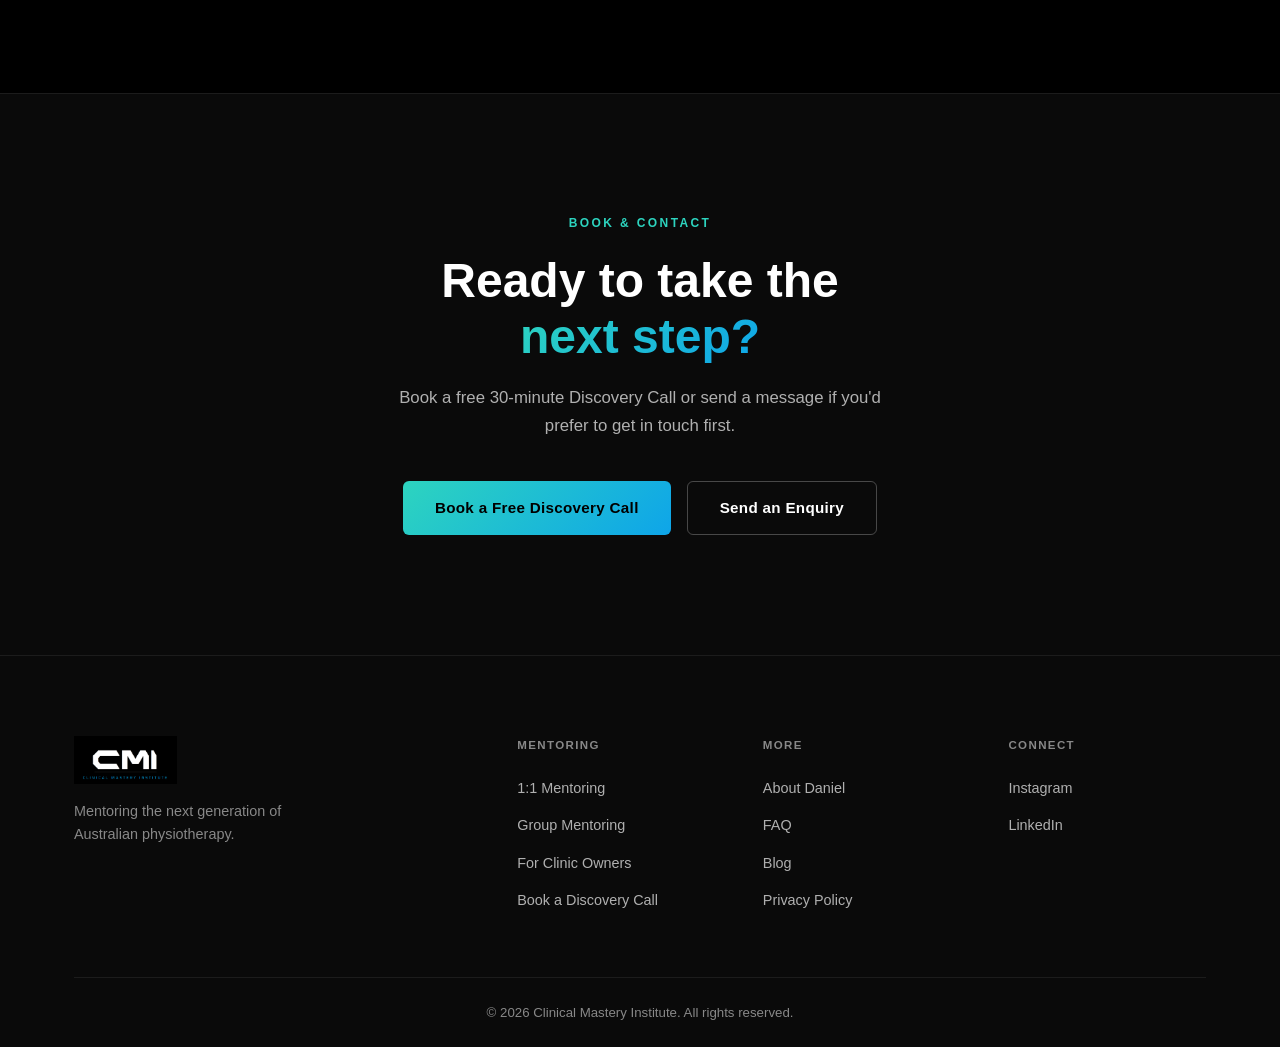
==== commit dca47370: "Phase 2: Multi-page site restructure with JS component injection Converts single-page site into 9 pa" ====
--- a/index.html
+++ b/index.html
@@ -3,13 +3,9 @@
 <head>
   <meta charset="UTF-8" />
   <meta name="viewport" content="width=device-width, initial-scale=1.0" />
-
-  <!-- Primary meta -->
   <title>Clinical Mastery Institute — Clinical Mentoring for Physiotherapists</title>
   <meta name="description" content="Online clinical mentoring for early-career private practice physiotherapists across Australia. Book a free Discovery Call with Daniel Jurjevic." />
   <link rel="canonical" href="https://clinicalmasteryinstitute.com.au/" />
-
-  <!-- Open Graph -->
   <meta property="og:type"         content="website" />
   <meta property="og:site_name"    content="Clinical Mastery Institute" />
   <meta property="og:locale"       content="en_AU" />
@@ -19,25 +15,16 @@
   <meta property="og:image"        content="https://clinicalmasteryinstitute.com.au/assets/og-image.jpg" />
   <meta property="og:image:width"  content="1200" />
   <meta property="og:image:height" content="630" />
-  <meta property="og:image:alt"    content="Clinical Mastery Institute logo on black background" />
-
-  <!-- Twitter Card -->
   <meta name="twitter:card"        content="summary_large_image" />
   <meta name="twitter:title"       content="Clinical Mastery Institute — Clinical Mentoring for Physiotherapists" />
   <meta name="twitter:description" content="Online clinical mentoring for early-career private practice physiotherapists across Australia." />
   <meta name="twitter:image"       content="https://clinicalmasteryinstitute.com.au/assets/og-image.jpg" />
-
-  <!-- Favicons -->
   <link rel="icon" href="/favicon.ico" sizes="32x32" />
   <link rel="icon" href="/favicon-32x32.png" type="image/png" sizes="32x32" />
   <link rel="apple-touch-icon" href="/apple-touch-icon.png" />
   <link rel="manifest" href="/site.webmanifest" />
   <meta name="theme-color" content="#2DD4BF" />
-
-  <!-- Stylesheet -->
-  <link rel="stylesheet" href="style.css" />
-
-  <!-- Structured data: ProfessionalService + Person -->
+  <link rel="stylesheet" href="/style.css" />
   <script type="application/ld+json">
   {
     "@context": "https://schema.org",
@@ -63,69 +50,16 @@
         "@id": "https://clinicalmasteryinstitute.com.au/#daniel",
         "name": "Daniel Jurjevic",
         "jobTitle": "Clinical Mentor and Physiotherapist",
-        "description": "Physiotherapist with 6 years of private practice experience and 2+ years in clinical leadership. Completing a Master of Musculoskeletal Physiotherapy.",
         "image": "https://clinicalmasteryinstitute.com.au/assets/daniel.jpg",
         "worksFor": { "@id": "https://clinicalmasteryinstitute.com.au/#organisation" }
       }
     ]
   }
   </script>
-
-  <!-- Google Analytics 4 -->
-  <!-- TODO: replace GA_MEASUREMENT_ID with your actual GA4 ID (format: G-XXXXXXXXXX) -->
-  <script async src="https://www.googletagmanager.com/gtag/js?id=GA_MEASUREMENT_ID"></script>
-  <script>
-    const GA_MEASUREMENT_ID = 'GA_MEASUREMENT_ID';
-    window.dataLayer = window.dataLayer || [];
-    function gtag(){ dataLayer.push(arguments); }
-    gtag('js', new Date());
-    gtag('config', GA_MEASUREMENT_ID);
-  </script>
-
-  <!-- ============================================================
-       META PIXEL — uncomment and replace YOUR_PIXEL_ID to enable
-       ============================================================
-  <script>
-    !function(f,b,e,v,n,t,s){if(f.fbq)return;n=f.fbq=function(){n.callMethod?
-    n.callMethod.apply(n,arguments):n.queue.push(arguments)};
-    if(!f._fbq)f._fbq=n;n.push=n;n.loaded=!0;n.version='2.0';
-    n.queue=[];t=b.createElement(e);t.async=!0;
-    t.src=v;s=b.getElementsByTagName(e)[0];
-    s.parentNode.insertBefore(t,s)}(window,document,'script',
-    'https://connect.facebook.net/en_US/fbevents.js');
-    fbq('init', 'YOUR_PIXEL_ID');
-    fbq('track', 'PageView');
-  </script>
-  <noscript>
-    <img height="1" width="1" style="display:none"
-      src="https://www.facebook.com/tr?id=YOUR_PIXEL_ID&ev=PageView&noscript=1"/>
-  </noscript>
-  -->
 </head>
 <body>
 
-  <!-- Skip to main content (keyboard accessibility) -->
   <a href="#main-content" class="skip-link">Skip to main content</a>
-
-  <!-- Navigation -->
-  <nav id="navbar" aria-label="Main navigation">
-    <div class="nav-container">
-      <a href="#hero" class="nav-logo">
-        <img src="assets/logo.png" alt="Clinical Mastery Institute" class="nav-logo-img" />
-      </a>
-      <button class="hamburger" id="hamburger"
-        aria-label="Toggle menu"
-        aria-expanded="false"
-        aria-controls="nav-links">
-        <span></span><span></span><span></span>
-      </button>
-      <ul class="nav-links" id="nav-links">
-        <li><a href="#about">About</a></li>
-        <li><a href="#services">Services</a></li>
-        <li><a href="#book" class="nav-cta">Book a Call</a></li>
-      </ul>
-    </div>
-  </nav>
 
   <main id="main-content">
 
@@ -134,12 +68,12 @@
       <div class="hero-bg"></div>
       <div class="hero-content">
         <div class="hero-logo">
-          <img src="assets/logo.png" alt="Clinical Mastery Institute" class="hero-logo-img" />
+          <img src="/assets/logo.png" alt="Clinical Mastery Institute" class="hero-logo-img" />
         </div>
         <h1 class="hero-tagline">Mentoring the next generation of Australian physiotherapists</h1>
         <div class="hero-actions">
-          <a href="#about" class="btn btn-outline">Learn More</a>
-          <a href="#book" class="btn btn-primary" data-track-book="hero">Book a Free Discovery Call</a>
+          <a href="/about/" class="btn btn-outline">Learn More</a>
+          <a href="/book/" class="btn btn-primary" data-track-book="hero">Book a Free Discovery Call</a>
         </div>
       </div>
       <div class="hero-scroll" aria-hidden="true">
@@ -148,17 +82,15 @@
       </div>
     </section>
 
-    <!-- About Daniel -->
+    <!-- About teaser -->
     <section id="about">
       <div class="container">
         <div class="section-label">About Daniel</div>
         <div class="about-grid">
           <div class="about-text">
             <h2>Built on experience,<br /><span class="gradient-text">shared honestly.</span></h2>
-            <p>I have spent the last 6 years working in private practice physiotherapy, and the past two years in a clinical leadership role mentoring junior clinicians, running professional development sessions, and managing both clinical and admin staff while maintaining a caseload of more than 75 patients per week.</p>
-            <p>I'm currently completing my Master of Musculoskeletal Physiotherapy degree. I know what it takes to keep developing your practice while working full-time in a demanding clinical environment.</p>
-            <p>I started Clinical Mastery Institute because I saw patterns with new clinicians that I could easily relate to. My first two years of private practice were a struggle. Senior clinicians left my clinic, I didn't have any structured mentoring, struggling to manage my own caseload and mental health. I then began to question why I even became a physiotherapist.</p>
-            <p>There are brilliant early-career physios who are technically capable but feel isolated in practice, second-guess their clinical reasoning, and don't have someone in their corner to help them navigate it all. That's exactly what I offer – the mentoring I wished I'd had.</p>
+            <p>Daniel Jurjevic is a physiotherapist with 6 years of private practice experience and 2+ years in clinical leadership. He knows what it feels like to be technically capable but quietly second-guessing every clinical decision without anyone to debrief with.</p>
+            <p>He started Clinical Mastery Institute to offer early-career physios exactly what he didn't have: structured, honest, ongoing mentoring from someone who has been through it.</p>
             <div class="about-stats">
               <div class="stat">
                 <span class="stat-number gradient-text">6</span>
@@ -173,12 +105,13 @@
                 <span class="stat-label">Patients/Week</span>
               </div>
             </div>
+            <a href="/about/" class="btn btn-outline" style="margin-top:32px">Read Daniel's story</a>
           </div>
           <div class="about-photo">
             <picture>
-              <source type="image/webp" srcset="assets/daniel.webp" />
+              <source type="image/webp" srcset="/assets/daniel.webp" />
               <img
-                src="assets/daniel.jpg"
+                src="/assets/daniel.jpg"
                 alt="Daniel Jurjevic, founder of Clinical Mastery Institute"
                 class="about-photo-img"
                 width="1200"
@@ -191,12 +124,12 @@
       </div>
     </section>
 
-    <!-- Services -->
+    <!-- Services summary -->
     <section id="services">
       <div class="container">
         <div class="section-label">Services</div>
         <h2 class="section-title">How I can<br /><span class="gradient-text">support you.</span></h2>
-        <p class="section-sub">All mentoring is delivered online. Whether you're working through a difficult case, developing your clinical reasoning, or figuring out what the next step in your career looks like — I've got you. If you are a private practice owner who needs support in mentoring your team, I can help.</p>
+        <p class="section-sub">All mentoring is delivered online. Whether you are an early-career physio looking for support, or a clinic owner wanting to invest in your team, there is an option built for you.</p>
         <div class="services-grid">
 
           <div class="service-card">
@@ -207,14 +140,13 @@
               </svg>
             </div>
             <h3>1:1 Mentoring</h3>
-            <p>Regular one-on-one online sessions tailored entirely to you. Work through complex cases, develop your clinical reasoning, get career guidance, or debrief after a difficult week in practice. This is dedicated time and space built around what matters most to you.</p>
+            <p>Dedicated one-on-one online sessions focused entirely on you. Work through complex cases, develop your clinical reasoning, and build the confidence that comes from structured support.</p>
             <ul class="service-features">
               <li>Case-based clinical reasoning support</li>
               <li>Career planning and guidance</li>
-              <li>Regular, ongoing sessions</li>
               <li>Private and confidential</li>
             </ul>
-            <a href="#book" class="btn btn-outline service-btn" data-track-book="service-1to1">Book a Discovery Call</a>
+            <a href="/mentoring/" class="btn btn-outline service-btn" data-track-book="home-1to1">Learn more</a>
           </div>
 
           <div class="service-card">
@@ -229,138 +161,54 @@
               </svg>
             </div>
             <h3>Group Mentoring</h3>
-            <p>Small group online sessions with other early-career physiotherapists. Work through cases together, share experiences, and learn from each other's clinical reasoning. Group sessions combine structured learning with the real value of peer discussion. I am able to accommodate multiple practitioners from the same clinic.</p>
+            <p>Small group online sessions with other early-career physios. Work through cases together, learn from shared experiences, and build a network of peers who understand what you're going through.</p>
             <ul class="service-features">
-              <li>Small groups — quality over quantity</li>
+              <li>Small groups, quality over quantity</li>
               <li>Peer case discussion and learning</li>
               <li>Structured clinical scenarios</li>
-              <li>Community of like-minded clinicians</li>
             </ul>
-            <a href="#book" class="btn btn-outline service-btn" data-track-book="service-group">Book a Discovery Call</a>
-          </div>
-
-        </div>
-      </div>
-    </section>
-
-    <!-- Book / Contact -->
-    <section id="book">
+            <a href="/group-mentoring/" class="btn btn-outline service-btn" data-track-book="home-group">Learn more</a>
+          </div>
+
+          <div class="service-card">
+            <div class="service-icon" aria-hidden="true">
+              <svg width="32" height="32" viewBox="0 0 32 32" fill="none" xmlns="http://www.w3.org/2000/svg">
+                <rect x="3" y="8" width="26" height="18" rx="3" stroke="#2DD4BF" stroke-width="2"/>
+                <path d="M3 13h26" stroke="#2DD4BF" stroke-width="2"/>
+                <path d="M10 4v4M22 4v4" stroke="#0EA5E9" stroke-width="2" stroke-linecap="round"/>
+                <path d="M9 19h4M9 23h8" stroke="#2DD4BF" stroke-width="1.5" stroke-linecap="round"/>
+              </svg>
+            </div>
+            <h3>For Clinic Owners</h3>
+            <p>Structured mentoring for the junior physios on your team. Fill the gap left by busy senior staff, reduce your supervision burden, and invest in the clinicians you want to keep.</p>
+            <ul class="service-features">
+              <li>Individual or group formats for your team</li>
+              <li>Reduces burden on senior clinicians</li>
+              <li>Builds retention and confidence faster</li>
+            </ul>
+            <a href="/for-clinic-owners/" class="btn btn-outline service-btn" data-track-book="home-clinics">Learn more</a>
+          </div>
+
+        </div>
+      </div>
+    </section>
+
+    <!-- Book CTA — #book anchor preserved for backwards compatibility -->
+    <section id="book" class="cta-section">
       <div class="container">
         <div class="section-label">Book &amp; Contact</div>
-        <h2 class="section-title">Ready to take the<br /><span class="gradient-text">next step?</span></h2>
-        <p class="section-sub">Book a free Discovery Call directly into the calendar below, or send a message if you'd prefer to get in touch first.</p>
-
-        <!-- Calendly Embed -->
-        <div class="book-block">
-          <div class="book-block-label">Book a Free Discovery Call</div>
-          <div class="calendly-wrapper">
-            <!-- Calendly inline widget begin -->
-            <div
-              class="calendly-inline-widget"
-              data-url="https://calendly.com/danieljphysio/30min?hide_event_type_details=1&hide_gdpr_banner=1&background_color=ffffff&text_color=111111&primary_color=2dd4bf"
-              style="min-width:320px;height:700px;"
-            ></div>
-            <script type="text/javascript" src="https://assets.calendly.com/assets/external/widget.js" async></script>
-            <!-- Calendly inline widget end -->
-          </div>
-        </div>
-
-        <!-- Enquiry Form -->
-        <div class="book-block enquiry-block">
-          <div class="book-block-label">Send an Enquiry</div>
-
-          <form class="contact-form enquiry-form-solo" id="enquiry-form" novalidate>
-            <div class="form-row">
-              <div class="form-group">
-                <label for="name">Full Name</label>
-                <input type="text" id="name" name="name" placeholder="Jane Smith" required autocomplete="name" />
-                <span class="field-error" aria-live="polite"></span>
-              </div>
-              <div class="form-group">
-                <label for="email">Email Address</label>
-                <input type="email" id="email" name="email" placeholder="jane@example.com" required autocomplete="email" />
-                <span class="field-error" aria-live="polite"></span>
-              </div>
-            </div>
-            <div class="form-row">
-              <div class="form-group">
-                <label for="phone">Phone (optional)</label>
-                <input type="tel" id="phone" name="phone" placeholder="+61 XXX XXX XXX" autocomplete="tel" />
-              </div>
-              <div class="form-group">
-                <label for="profession">I am a&hellip;</label>
-                <select id="profession" name="profession" required>
-                  <option value="" disabled selected>Select your role</option>
-                  <option value="Physiotherapist">Physiotherapist</option>
-                  <option value="Student">Student</option>
-                  <option value="Other">Other</option>
-                </select>
-                <span class="field-error" aria-live="polite"></span>
-              </div>
-            </div>
-            <div class="form-group">
-              <label for="message">Message</label>
-              <textarea id="message" name="message" rows="5" placeholder="Tell me a bit about where you're at and what you're looking for..."></textarea>
-            </div>
-            <input type="hidden" name="_replyto" id="_replyto" />
-            <button type="submit" class="btn btn-primary btn-full">Send Message</button>
-            <p class="form-error-global" id="form-error-global" aria-live="assertive" hidden>Something went wrong. Please try again, or email <a href="mailto:danieljphysio@gmail.com">danieljphysio@gmail.com</a> directly.</p>
-            <p class="form-privacy">Your information is handled in accordance with our privacy policy and will never be sold or shared with third parties.</p>
-          </form>
-
-          <!-- Success state — revealed after successful submission -->
-          <div class="form-success" id="form-success" hidden>
-            <div class="form-success-icon" aria-hidden="true">
-              <svg width="56" height="56" viewBox="0 0 56 56" fill="none" xmlns="http://www.w3.org/2000/svg">
-                <circle cx="28" cy="28" r="27" stroke="#2DD4BF" stroke-width="2"/>
-                <path d="M17 28l8 8 14-16" stroke="#2DD4BF" stroke-width="2.5" stroke-linecap="round" stroke-linejoin="round"/>
-              </svg>
-            </div>
-            <h3>Message received.</h3>
-            <p>Thanks for getting in touch. I'll respond within one business day.</p>
-            <button type="button" class="btn btn-outline" id="form-reset-btn">Send another message</button>
-          </div>
-
+        <h2>Ready to take the<br /><span class="gradient-text">next step?</span></h2>
+        <p>Book a free 30-minute Discovery Call or send a message if you'd prefer to get in touch first.</p>
+        <div class="hero-actions">
+          <a href="/book/" class="btn btn-primary" data-track-book="home-cta">Book a Free Discovery Call</a>
+          <a href="/book/#enquiry" class="btn btn-outline">Send an Enquiry</a>
         </div>
       </div>
     </section>
 
   </main>
 
-  <!-- Footer -->
-  <footer id="footer">
-    <div class="container">
-      <div class="footer-grid">
-        <div class="footer-brand">
-          <div class="footer-logo">
-            <img src="assets/logo.png" alt="Clinical Mastery Institute" class="footer-logo-img" />
-          </div>
-          <p>Mentoring the next generation of Australian physiotherapy.</p>
-        </div>
-        <div class="footer-links">
-          <h4>Navigation</h4>
-          <ul>
-            <li><a href="#about">About</a></li>
-            <li><a href="#services">Services</a></li>
-            <li><a href="#book">Book a Call</a></li>
-            <li><a href="#book">Contact</a></li>
-          </ul>
-        </div>
-        <div class="footer-links">
-          <h4>Connect</h4>
-          <ul>
-            <!-- TODO: update Instagram URL once handle migrated from @thephysioinstitute to CMI account -->
-            <li><a href="https://www.instagram.com/thephysioinstitute/" target="_blank" rel="noopener noreferrer">Instagram</a></li>
-            <li><a href="https://www.linkedin.com/company/clinical-mastery-institute" target="_blank" rel="noopener noreferrer">LinkedIn</a></li>
-          </ul>
-        </div>
-      </div>
-      <div class="footer-bottom">
-        <p>&copy; 2026 Clinical Mastery Institute. All rights reserved.</p>
-      </div>
-    </div>
-  </footer>
-
-  <script src="script.js"></script>
+  <script src="/components.js"></script>
+  <script src="/script.js"></script>
 </body>
 </html>
--- a/style.css
+++ b/style.css
@@ -878,3 +878,584 @@
 .service-icon svg {
   display: block;
 }
+
+/* =============================================
+   INNER PAGE HERO
+   ============================================= */
+.page-hero {
+  background: var(--black);
+  padding: calc(var(--nav-height) + 96px) 0 80px;
+  text-align: center;
+}
+
+.page-hero .section-label { display: inline-block; margin-bottom: 20px; }
+
+.page-hero h1 {
+  font-size: clamp(2.2rem, 5vw, 3.5rem);
+  font-weight: 800;
+  line-height: 1.15;
+  margin-bottom: 24px;
+}
+
+.page-hero .hero-sub {
+  max-width: 600px;
+  margin: 0 auto 40px;
+}
+
+.page-hero .hero-actions {
+  display: flex;
+  gap: 16px;
+  justify-content: center;
+  flex-wrap: wrap;
+}
+
+/* =============================================
+   CONTENT SECTIONS (inner pages)
+   ============================================= */
+.content-section {
+  padding: 100px 0;
+}
+
+.content-section + .content-section {
+  padding-top: 0;
+}
+
+.content-section.bg-soft { background: var(--black-soft); }
+
+.two-col {
+  display: grid;
+  grid-template-columns: 1fr 1fr;
+  gap: 64px;
+  align-items: start;
+}
+
+.two-col.reverse { direction: rtl; }
+.two-col.reverse > * { direction: ltr; }
+
+.content-body h2 {
+  font-size: clamp(1.8rem, 3vw, 2.4rem);
+  font-weight: 800;
+  line-height: 1.2;
+  margin-bottom: 20px;
+}
+
+.content-body p {
+  color: var(--gray-light);
+  font-size: 1.05rem;
+  line-height: 1.75;
+  margin-bottom: 20px;
+}
+
+.content-body p:last-child { margin-bottom: 0; }
+
+/* Feature list (larger than service card features) */
+.feature-list-lg {
+  list-style: none;
+  display: flex;
+  flex-direction: column;
+  gap: 14px;
+  margin: 28px 0;
+}
+
+.feature-list-lg li {
+  padding-left: 28px;
+  position: relative;
+  color: var(--gray-light);
+  font-size: 1rem;
+  line-height: 1.6;
+}
+
+.feature-list-lg li::before {
+  content: '→';
+  position: absolute;
+  left: 0;
+  color: var(--teal);
+  font-weight: 700;
+}
+
+/* Feature cards grid */
+.feature-card-grid {
+  display: grid;
+  grid-template-columns: repeat(auto-fill, minmax(260px, 1fr));
+  gap: 20px;
+  margin-top: 40px;
+}
+
+.feature-card {
+  background: var(--black-card);
+  border: 1px solid var(--black-border);
+  border-radius: 12px;
+  padding: 28px 24px;
+}
+
+.feature-card-icon {
+  margin-bottom: 16px;
+  color: var(--teal);
+  font-size: 1.4rem;
+  line-height: 1;
+}
+
+.feature-card h3 {
+  font-size: 1rem;
+  font-weight: 700;
+  margin-bottom: 8px;
+}
+
+.feature-card p {
+  font-size: 0.9rem;
+  color: var(--gray-light);
+  line-height: 1.6;
+}
+
+/* =============================================
+   PRICING
+   ============================================= */
+.pricing-grid {
+  display: grid;
+  grid-template-columns: repeat(auto-fit, minmax(300px, 1fr));
+  gap: 24px;
+  margin-top: 48px;
+}
+
+.pricing-card {
+  background: var(--black-card);
+  border: 1px solid var(--black-border);
+  border-radius: 16px;
+  padding: 40px;
+  display: flex;
+  flex-direction: column;
+  gap: 0;
+}
+
+.pricing-card.featured {
+  border-color: rgba(45, 212, 191, 0.4);
+  box-shadow: 0 0 0 1px rgba(45, 212, 191, 0.1), 0 24px 64px rgba(45, 212, 191, 0.08);
+}
+
+.pricing-label {
+  font-size: 0.72rem;
+  font-weight: 700;
+  letter-spacing: 0.14em;
+  text-transform: uppercase;
+  color: var(--teal);
+  margin-bottom: 12px;
+}
+
+.pricing-card h3 {
+  font-size: 1.3rem;
+  font-weight: 700;
+  margin-bottom: 8px;
+}
+
+.pricing-card .pricing-price {
+  font-size: 2rem;
+  font-weight: 800;
+  margin: 16px 0 4px;
+  color: var(--white);
+}
+
+.pricing-card .pricing-price span {
+  font-size: 1rem;
+  font-weight: 400;
+  color: var(--gray-mid);
+}
+
+.pricing-card .pricing-desc {
+  font-size: 0.9rem;
+  color: var(--gray-light);
+  line-height: 1.6;
+  margin-bottom: 28px;
+  padding-bottom: 28px;
+  border-bottom: 1px solid var(--black-border);
+}
+
+.pricing-card .service-features {
+  margin-bottom: 32px;
+  flex: 1;
+}
+
+.pricing-placeholder {
+  background: var(--black-card);
+  border: 1px dashed var(--black-border);
+  border-radius: 16px;
+  padding: 48px 40px;
+  text-align: center;
+  margin-top: 48px;
+}
+
+.pricing-placeholder p {
+  color: var(--gray-mid);
+  font-size: 0.95rem;
+  margin-bottom: 8px;
+}
+
+.pricing-placeholder strong {
+  color: var(--teal);
+  font-size: 0.8rem;
+  letter-spacing: 0.08em;
+  text-transform: uppercase;
+}
+
+/* =============================================
+   FAQ
+   ============================================= */
+.faq-list {
+  display: flex;
+  flex-direction: column;
+  gap: 0;
+  max-width: 800px;
+  margin: 48px auto 0;
+}
+
+.faq-item {
+  border-bottom: 1px solid var(--black-border);
+  padding: 28px 0;
+}
+
+.faq-item:first-child { border-top: 1px solid var(--black-border); }
+
+.faq-q {
+  font-size: 1.05rem;
+  font-weight: 700;
+  color: var(--white);
+  margin-bottom: 14px;
+  display: flex;
+  align-items: flex-start;
+  gap: 14px;
+}
+
+.faq-q::before {
+  content: 'Q';
+  display: inline-flex;
+  align-items: center;
+  justify-content: center;
+  flex-shrink: 0;
+  width: 26px;
+  height: 26px;
+  border-radius: 50%;
+  background: var(--gradient);
+  color: var(--black);
+  font-size: 0.75rem;
+  font-weight: 800;
+  margin-top: 1px;
+}
+
+.faq-a {
+  padding-left: 40px;
+  color: var(--gray-light);
+  font-size: 0.97rem;
+  line-height: 1.75;
+}
+
+.faq-a p { margin-bottom: 10px; }
+.faq-a p:last-child { margin-bottom: 0; }
+
+.faq-placeholder {
+  background: var(--black-card);
+  border-radius: 8px;
+  padding: 12px 16px;
+  font-size: 0.85rem;
+  color: var(--teal);
+  font-weight: 600;
+  letter-spacing: 0.04em;
+  display: inline-block;
+  margin-top: 4px;
+}
+
+/* =============================================
+   BLOG
+   ============================================= */
+.blog-grid {
+  display: grid;
+  grid-template-columns: repeat(auto-fill, minmax(340px, 1fr));
+  gap: 28px;
+  margin-top: 48px;
+}
+
+.blog-card {
+  background: var(--black-card);
+  border: 1px solid var(--black-border);
+  border-radius: 16px;
+  padding: 36px;
+  display: flex;
+  flex-direction: column;
+  gap: 0;
+  transition: var(--transition);
+  text-decoration: none;
+  color: inherit;
+}
+
+.blog-card:hover {
+  border-color: rgba(45, 212, 191, 0.3);
+  transform: translateY(-3px);
+  box-shadow: 0 12px 40px rgba(45, 212, 191, 0.07);
+}
+
+.blog-card-tag {
+  font-size: 0.7rem;
+  font-weight: 700;
+  letter-spacing: 0.14em;
+  text-transform: uppercase;
+  color: var(--teal);
+  margin-bottom: 14px;
+}
+
+.blog-card h2 {
+  font-size: 1.2rem;
+  font-weight: 700;
+  line-height: 1.4;
+  margin-bottom: 12px;
+  color: var(--white);
+}
+
+.blog-card-excerpt {
+  font-size: 0.93rem;
+  color: var(--gray-light);
+  line-height: 1.7;
+  margin-bottom: 24px;
+  flex: 1;
+}
+
+.blog-card-meta {
+  font-size: 0.78rem;
+  color: var(--gray-mid);
+  display: flex;
+  align-items: center;
+  gap: 8px;
+  padding-top: 20px;
+  border-top: 1px solid var(--black-border);
+}
+
+.blog-card-meta span + span::before {
+  content: '·';
+  margin-right: 8px;
+}
+
+.blog-card-link {
+  display: block;
+  text-decoration: none;
+  color: inherit;
+  height: 100%;
+}
+
+.blog-card-title {
+  font-size: 1.2rem;
+  font-weight: 700;
+  line-height: 1.4;
+  margin-bottom: 12px;
+  color: var(--white);
+}
+
+.prose hr {
+  border: none;
+  border-top: 1px solid var(--black-border);
+  margin: 48px 0;
+}
+
+/* Blog post */
+.article-header {
+  background: var(--black);
+  padding: calc(var(--nav-height) + 80px) 0 64px;
+  text-align: center;
+}
+
+.article-header .section-label { display: inline-block; margin-bottom: 20px; }
+
+.article-header h1 {
+  font-size: clamp(2rem, 4.5vw, 3rem);
+  font-weight: 800;
+  line-height: 1.2;
+  max-width: 760px;
+  margin: 0 auto 24px;
+}
+
+.article-meta {
+  display: flex;
+  align-items: center;
+  justify-content: center;
+  gap: 8px;
+  font-size: 0.83rem;
+  color: var(--gray-mid);
+  margin-bottom: 28px;
+}
+
+.article-meta span + span::before { content: '·'; margin-right: 8px; }
+
+.article-back {
+  display: inline-flex;
+  align-items: center;
+  gap: 6px;
+  font-size: 0.85rem;
+  color: var(--gray-mid);
+  text-decoration: none;
+  margin-bottom: 20px;
+  transition: color 0.2s;
+}
+.article-back:hover { color: var(--teal); }
+
+.article-byline {
+  display: flex;
+  align-items: center;
+  justify-content: center;
+  gap: 10px;
+  font-size: 0.9rem;
+  color: var(--gray-mid);
+  margin-top: 20px;
+}
+.article-byline a { color: var(--teal); text-decoration: none; }
+.article-byline a:hover { opacity: 0.8; }
+
+.article-body {
+  padding: 72px 0 96px;
+}
+
+.prose {
+  max-width: 680px;
+  margin: 0 auto;
+}
+
+.prose h2 {
+  font-size: clamp(1.5rem, 2.5vw, 2rem);
+  font-weight: 700;
+  margin: 48px 0 20px;
+  color: var(--white);
+}
+
+.prose h3 {
+  font-size: 1.2rem;
+  font-weight: 700;
+  margin: 32px 0 14px;
+  color: var(--white);
+}
+
+.prose p {
+  color: var(--gray-light);
+  font-size: 1.05rem;
+  line-height: 1.8;
+  margin-bottom: 24px;
+}
+
+.prose ul, .prose ol {
+  padding-left: 0;
+  margin-bottom: 24px;
+  display: flex;
+  flex-direction: column;
+  gap: 10px;
+}
+
+.prose li {
+  color: var(--gray-light);
+  font-size: 1.05rem;
+  line-height: 1.7;
+  padding-left: 24px;
+  position: relative;
+  list-style: none;
+}
+
+.prose ul li::before {
+  content: '→';
+  position: absolute;
+  left: 0;
+  color: var(--teal);
+  font-weight: 700;
+}
+
+.prose ol { counter-reset: prose-counter; }
+.prose ol li { counter-increment: prose-counter; }
+.prose ol li::before {
+  content: counter(prose-counter) '.';
+  position: absolute;
+  left: 0;
+  color: var(--teal);
+  font-weight: 700;
+  font-size: 0.9em;
+}
+
+.prose blockquote {
+  border-left: 3px solid var(--teal);
+  padding: 4px 0 4px 24px;
+  margin: 32px 0;
+}
+
+.prose blockquote p {
+  color: var(--white);
+  font-size: 1.15rem;
+  font-style: italic;
+  font-weight: 600;
+}
+
+.prose strong { color: var(--white); }
+
+.prose a { color: var(--teal); text-decoration: underline; }
+.prose a:hover { opacity: 0.8; }
+
+.article-cta {
+  background: var(--black-soft);
+  border-top: 1px solid var(--black-border);
+  padding: 80px 0;
+  text-align: center;
+}
+
+/* =============================================
+   PRIVACY POLICY
+   ============================================= */
+.privacy-body {
+  padding: 72px 0 100px;
+}
+
+.privacy-body .prose h2:first-child {
+  margin-top: 0;
+}
+
+/* =============================================
+   CTA SECTION (page-bottom)
+   ============================================= */
+.cta-section {
+  padding: 120px 0;
+  background: var(--black-soft);
+  text-align: center;
+  border-top: 1px solid var(--black-border);
+}
+
+.cta-section h2 {
+  font-size: clamp(2rem, 4vw, 3rem);
+  font-weight: 800;
+  line-height: 1.15;
+  margin-bottom: 20px;
+}
+
+.cta-section p {
+  font-size: 1.05rem;
+  color: var(--gray-light);
+  max-width: 520px;
+  margin: 0 auto 40px;
+  line-height: 1.7;
+}
+
+.cta-section .hero-actions { justify-content: center; }
+
+/* =============================================
+   RESPONSIVE — inner pages
+   ============================================= */
+@media (max-width: 1024px) {
+  .two-col { grid-template-columns: 1fr; gap: 48px; }
+  .two-col.reverse { direction: ltr; }
+}
+
+@media (max-width: 768px) {
+  .page-hero { padding: calc(var(--nav-height) + 60px) 0 60px; }
+  .content-section { padding: 72px 0; }
+  .cta-section { padding: 80px 0; }
+  .blog-grid { grid-template-columns: 1fr; }
+  .pricing-grid { grid-template-columns: 1fr; }
+  .faq-a { padding-left: 0; }
+  .article-header { padding: calc(var(--nav-height) + 48px) 0 48px; }
+  .article-body { padding: 48px 0 72px; }
+}
+
+@media (max-width: 480px) {
+  .page-hero .hero-actions { flex-direction: column; align-items: center; }
+  .page-hero .hero-actions .btn { width: 100%; max-width: 320px; }
+  .cta-section .hero-actions { flex-direction: column; align-items: center; }
+  .cta-section .hero-actions .btn { width: 100%; max-width: 320px; }
+}
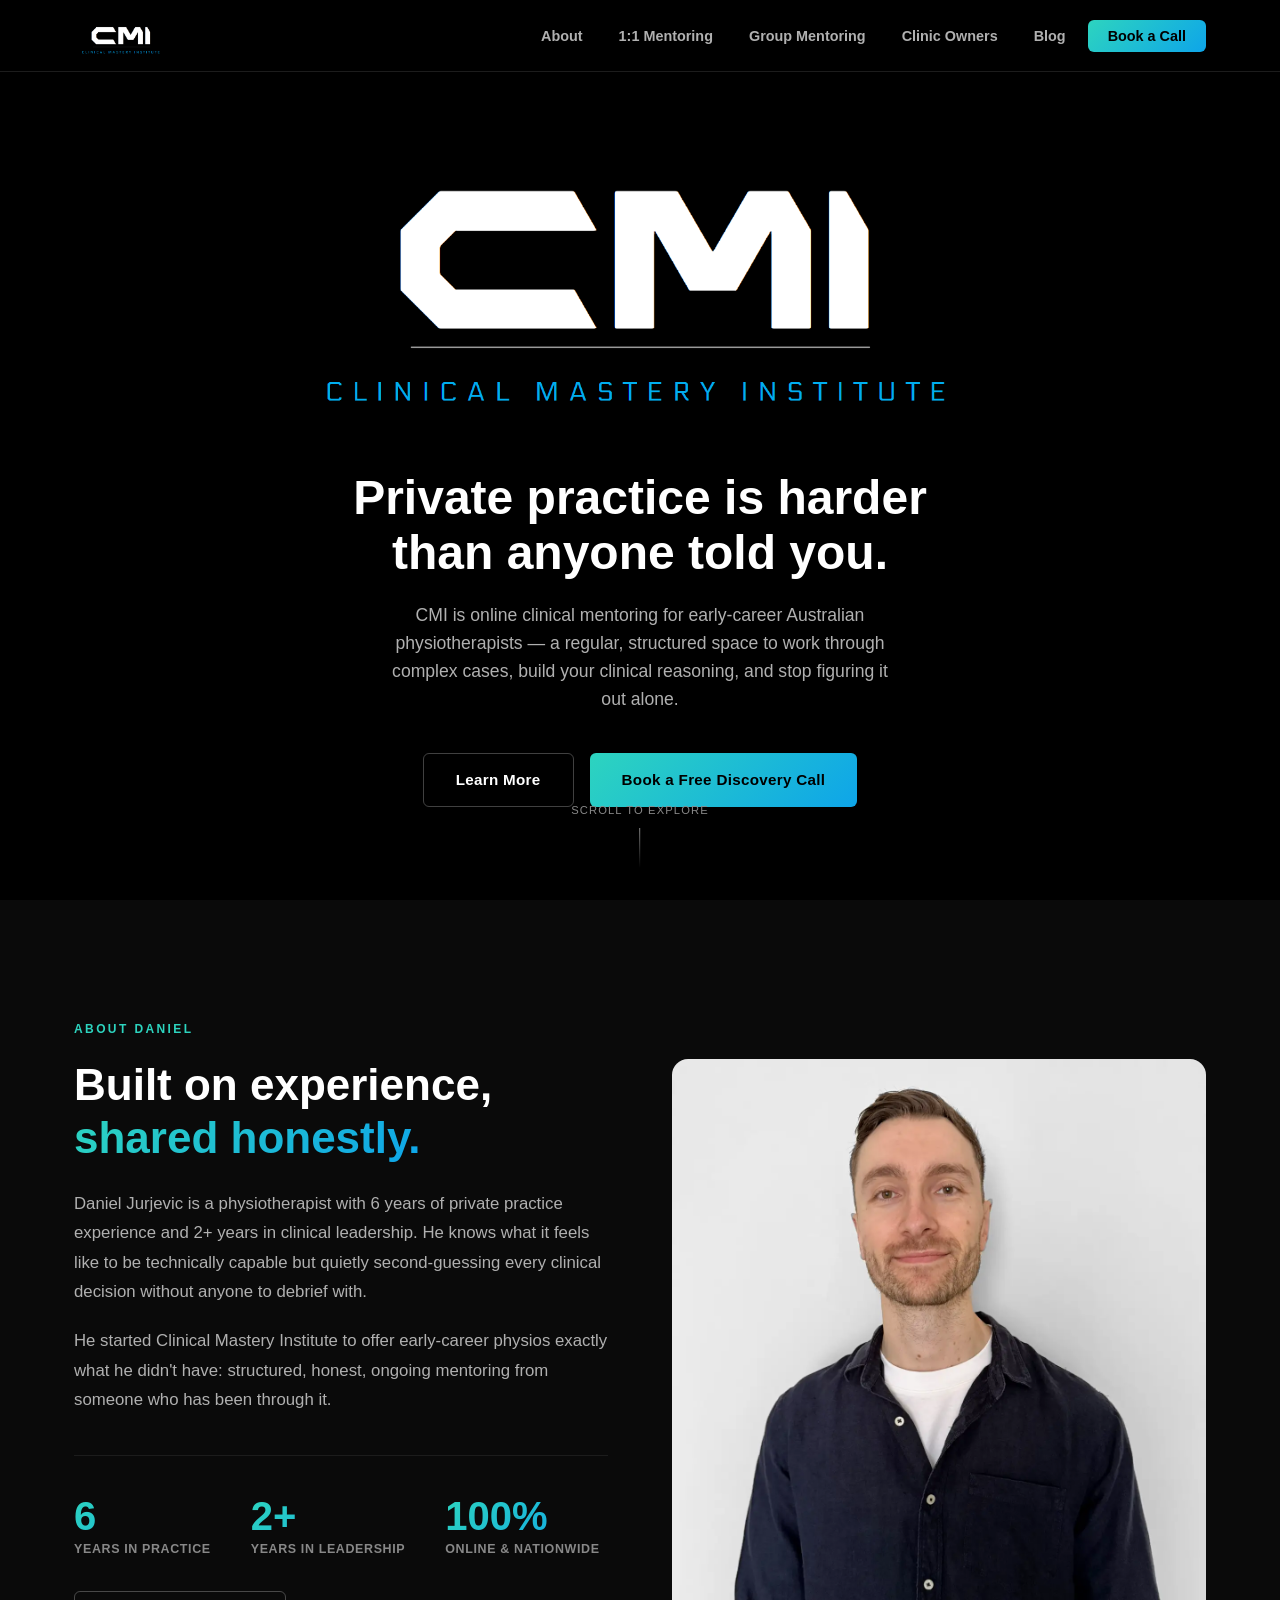
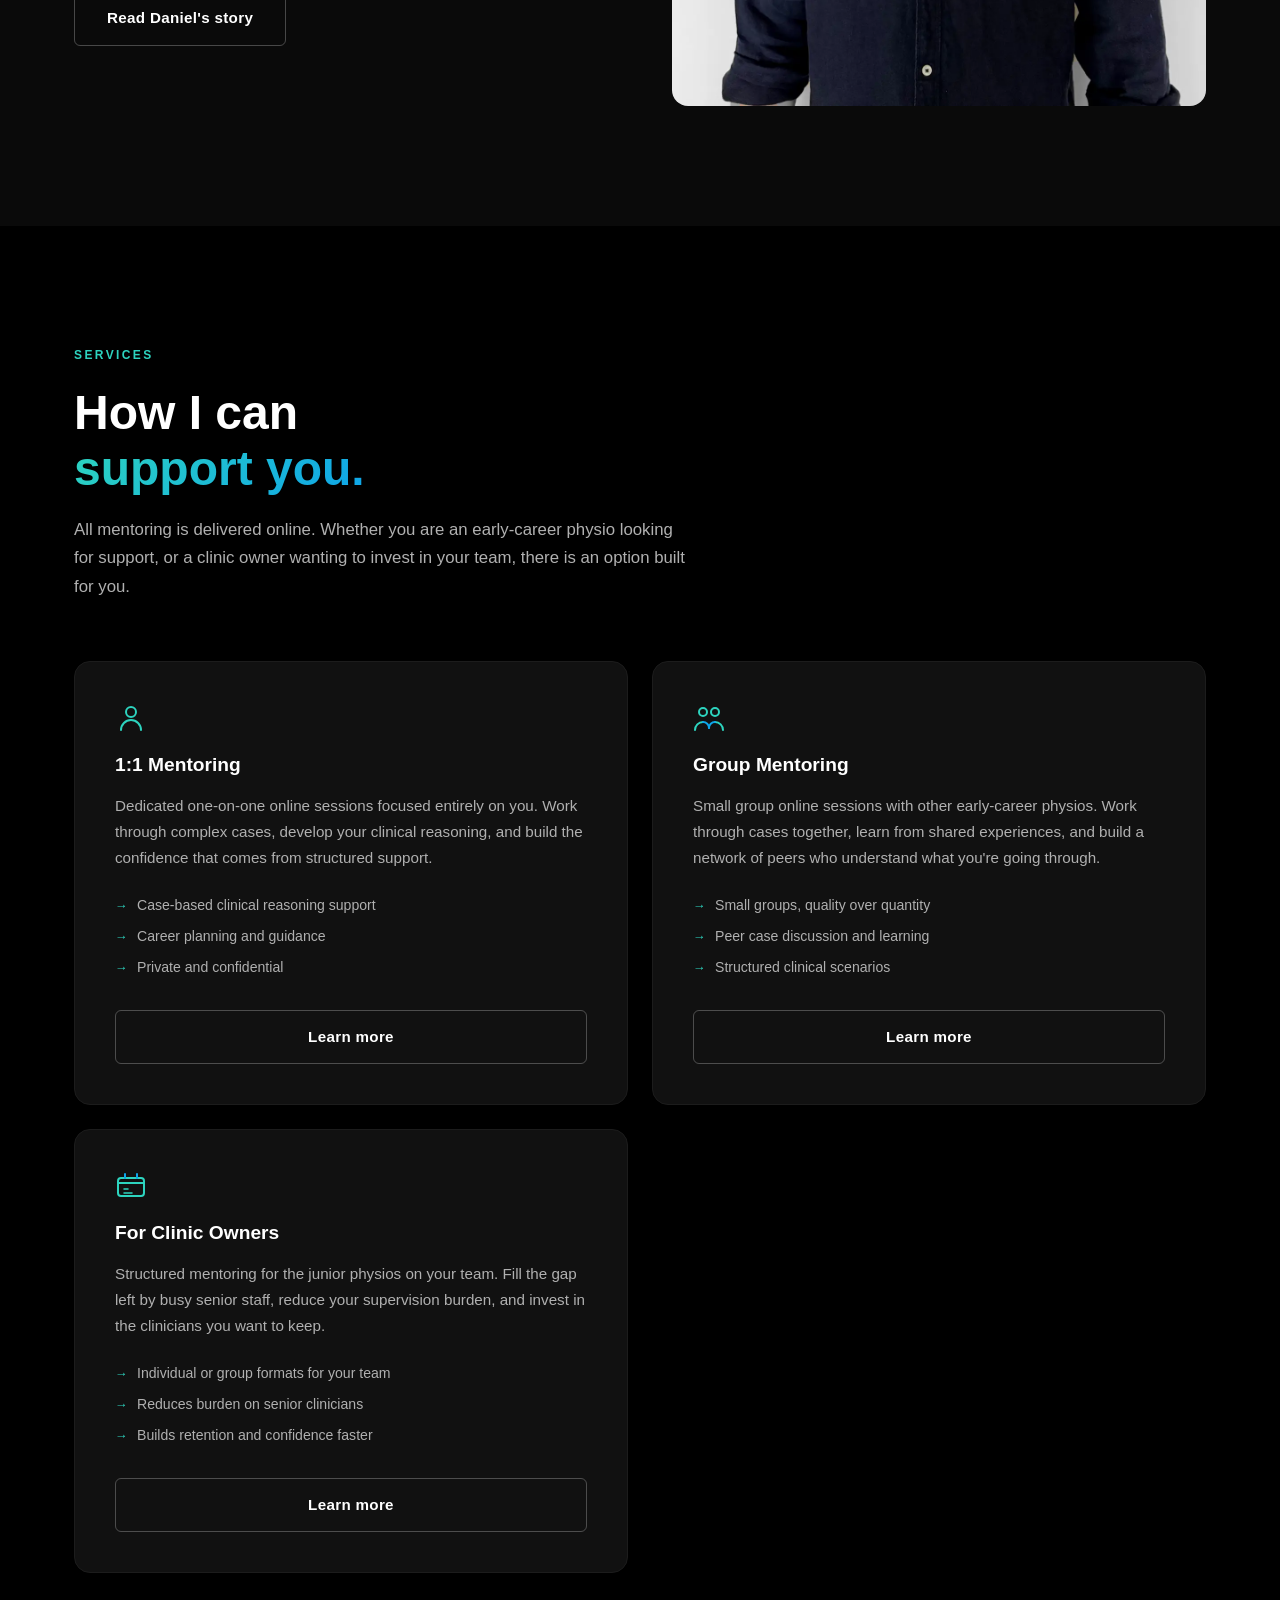
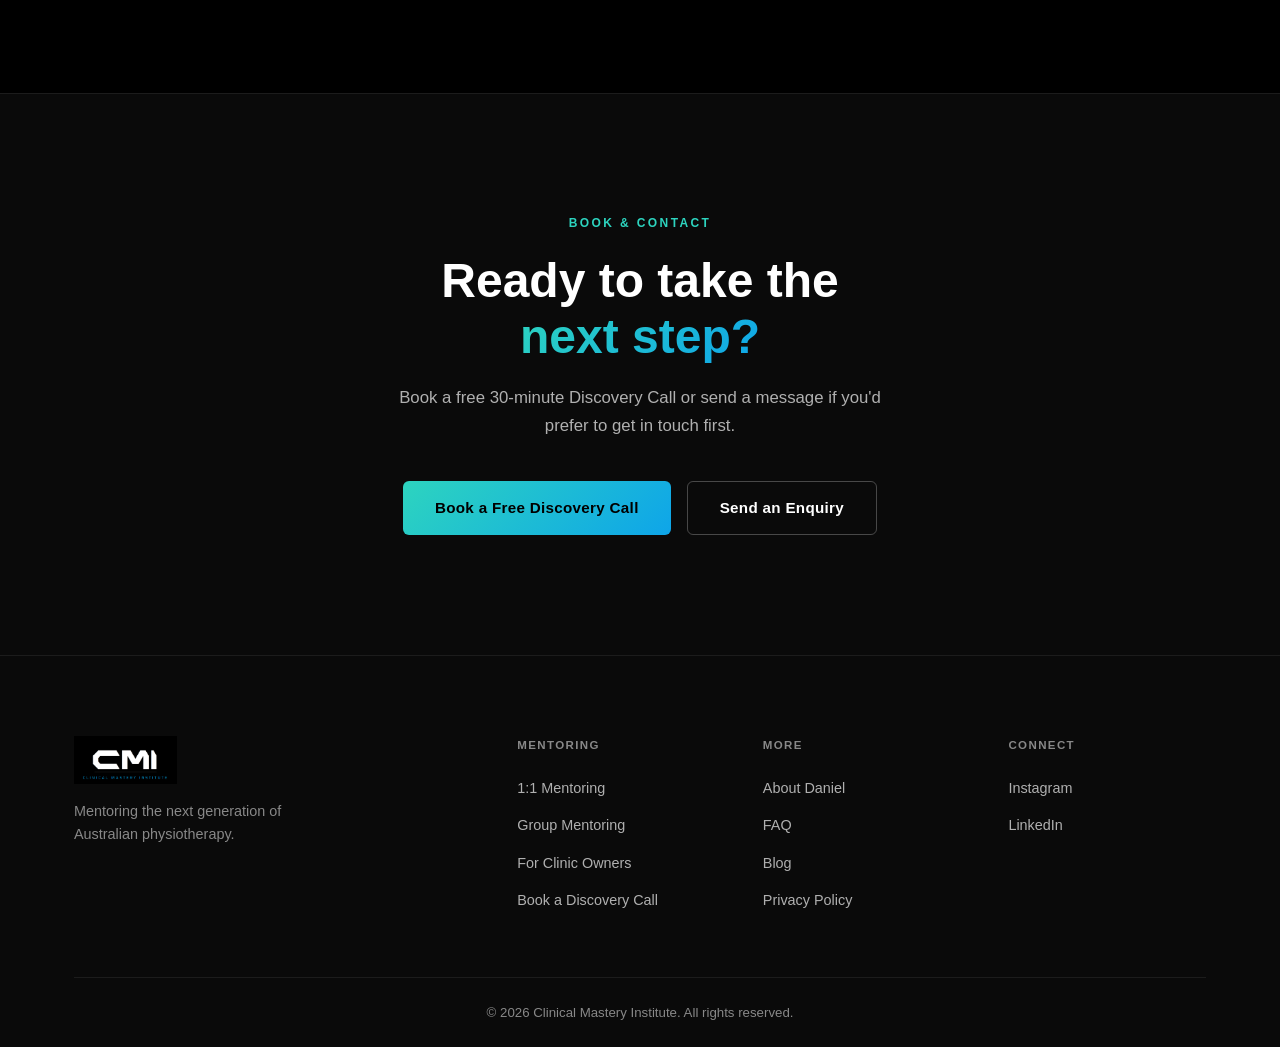
==== commit 55bdc747: "Phase 3: Hero rewrite, stats rework, testimonials, lead magnet - Hero H1: 'Private practice is harde" ====
--- a/index.html
+++ b/index.html
@@ -3,8 +3,8 @@
 <head>
   <meta charset="UTF-8" />
   <meta name="viewport" content="width=device-width, initial-scale=1.0" />
-  <title>Clinical Mastery Institute — Clinical Mentoring for Physiotherapists</title>
-  <meta name="description" content="Online clinical mentoring for early-career private practice physiotherapists across Australia. Book a free Discovery Call with Daniel Jurjevic." />
+  <title>Clinical Mastery Institute — Online Mentoring for Early-Career Physiotherapists</title>
+  <meta name="description" content="Private practice is harder than anyone told you. CMI is online clinical mentoring for early-career Australian physiotherapists. Work through real cases, build clinical reasoning, and stop figuring it out alone." />
   <link rel="canonical" href="https://clinicalmasteryinstitute.com.au/" />
   <meta property="og:type"         content="website" />
   <meta property="og:site_name"    content="Clinical Mastery Institute" />
@@ -70,7 +70,8 @@
         <div class="hero-logo">
           <img src="/assets/logo.png" alt="Clinical Mastery Institute" class="hero-logo-img" />
         </div>
-        <h1 class="hero-tagline">Mentoring the next generation of Australian physiotherapists</h1>
+        <h1 class="hero-tagline">Private practice is harder<br />than anyone told you.</h1>
+        <p class="hero-sub">CMI is online clinical mentoring for early-career Australian physiotherapists — a regular, structured space to work through complex cases, build your clinical reasoning, and stop figuring it out alone.</p>
         <div class="hero-actions">
           <a href="/about/" class="btn btn-outline">Learn More</a>
           <a href="/book/" class="btn btn-primary" data-track-book="hero">Book a Free Discovery Call</a>
@@ -100,9 +101,10 @@
                 <span class="stat-number gradient-text">2+</span>
                 <span class="stat-label">Years in Leadership</span>
               </div>
+              <!-- Replace with physios mentored count once available [[NEEDS DANIEL: X]] -->
               <div class="stat">
-                <span class="stat-number gradient-text">75+</span>
-                <span class="stat-label">Patients/Week</span>
+                <span class="stat-number gradient-text">100%</span>
+                <span class="stat-label">Online &amp; Nationwide</span>
               </div>
             </div>
             <a href="/about/" class="btn btn-outline" style="margin-top:32px">Read Daniel's story</a>
@@ -193,6 +195,74 @@
       </div>
     </section>
 
+    <!-- Testimonials — HIDDEN until Daniel provides real quotes. Remove the 'hidden' attribute to activate. -->
+    <section class="testimonials-section" id="testimonials" hidden>
+      <div class="container">
+        <div class="section-label">What physios say</div>
+        <h2 class="section-title">Don't take<br /><span class="gradient-text">my word for it.</span></h2>
+        <div class="testimonials-grid">
+
+          <blockquote class="testimonial-card">
+            <p class="testimonial-quote">[[NEEDS DANIEL: testimonial text — 2–4 sentences about the experience of mentoring. What changed? What was the most valuable part?]]</p>
+            <footer class="testimonial-author">
+              <strong>[[First name]]</strong>
+              <span>Physiotherapist, [[City, State]]</span>
+            </footer>
+          </blockquote>
+
+          <blockquote class="testimonial-card">
+            <p class="testimonial-quote">[[NEEDS DANIEL: testimonial text]]</p>
+            <footer class="testimonial-author">
+              <strong>[[First name]]</strong>
+              <span>Physiotherapist, [[City, State]]</span>
+            </footer>
+          </blockquote>
+
+          <blockquote class="testimonial-card">
+            <p class="testimonial-quote">[[NEEDS DANIEL: testimonial text]]</p>
+            <footer class="testimonial-author">
+              <strong>[[First name]]</strong>
+              <span>Physiotherapist, [[City, State]]</span>
+            </footer>
+          </blockquote>
+
+        </div>
+      </div>
+    </section>
+
+    <!-- Lead magnet — HIDDEN until Daniel provides the resource. Remove 'hidden' to activate. -->
+    <section class="lead-magnet-section" id="free-resource" hidden>
+      <div class="container">
+        <div class="lead-magnet-inner">
+          <div class="lead-magnet-copy">
+            <div class="section-label">Free Resource</div>
+            <h2>[[NEEDS DANIEL: lead magnet title — e.g. "5 Clinical Reasoning Questions Every Early-Career Physio Should Be Asking"]]</h2>
+            <p>[[NEEDS DANIEL: 1–2 sentences describing what this resource is and who it helps — keep it specific and outcome-focused.]]</p>
+          </div>
+          <div class="lead-magnet-form-wrap">
+            <!-- Action: replace REPLACE_WITH_LEAD_MAGNET_FORM_ID with a second Formspree form ID created for this resource -->
+            <form class="lead-magnet-form" id="lead-magnet-form" novalidate>
+              <div class="form-group">
+                <label for="lm-name" class="sr-only">First name</label>
+                <input type="text" id="lm-name" name="name" placeholder="First name" required autocomplete="given-name" />
+                <span class="field-error" aria-live="polite"></span>
+              </div>
+              <div class="form-group">
+                <label for="lm-email" class="sr-only">Email address</label>
+                <input type="email" id="lm-email" name="email" placeholder="Email address" required autocomplete="email" />
+                <span class="field-error" aria-live="polite"></span>
+              </div>
+              <button type="submit" class="btn btn-primary btn-full">Send it to me</button>
+            </form>
+            <div class="lead-magnet-success" id="lead-magnet-success" hidden>
+              <p>On its way! Check your inbox.</p>
+            </div>
+            <p class="form-privacy">No spam. Unsubscribe any time. See our <a href="/privacy/" style="color:var(--teal)">privacy policy</a>.</p>
+          </div>
+        </div>
+      </div>
+    </section>
+
     <!-- Book CTA — #book anchor preserved for backwards compatibility -->
     <section id="book" class="cta-section">
       <div class="container">
--- a/style.css
+++ b/style.css
@@ -239,12 +239,12 @@
 }
 
 .hero-tagline {
-  font-size: clamp(1.2rem, 2.5vw, 1.5rem);
-  font-weight: 700;
+  font-size: clamp(2rem, 4vw, 3rem);
+  font-weight: 800;
   color: var(--white);
-  max-width: 560px;
-  margin: 0 auto 16px;
-  line-height: 1.4;
+  max-width: 680px;
+  margin: 0 auto 20px;
+  line-height: 1.15;
 }
 
 .hero-sub {
@@ -1435,6 +1435,143 @@
 .cta-section .hero-actions { justify-content: center; }
 
 /* =============================================
+   TESTIMONIALS
+   ============================================= */
+.testimonials-section {
+  padding: 120px 0;
+  background: var(--black-soft);
+  border-top: 1px solid var(--black-border);
+}
+
+.testimonials-grid {
+  display: grid;
+  grid-template-columns: repeat(3, 1fr);
+  gap: 24px;
+  margin-top: 56px;
+}
+
+.testimonial-card {
+  background: var(--black-card);
+  border: 1px solid var(--black-border);
+  border-radius: 16px;
+  padding: 36px;
+  display: flex;
+  flex-direction: column;
+  gap: 28px;
+  margin: 0;
+  transition: var(--transition);
+}
+
+.testimonial-card:hover {
+  border-color: rgba(45, 212, 191, 0.25);
+  transform: translateY(-2px);
+}
+
+.testimonial-quote {
+  font-size: 1rem;
+  line-height: 1.75;
+  color: var(--gray-light);
+  flex: 1;
+  position: relative;
+  padding-top: 32px;
+}
+
+.testimonial-quote::before {
+  content: '\201C';
+  position: absolute;
+  top: -8px;
+  left: 0;
+  font-size: 3rem;
+  line-height: 1;
+  color: var(--teal);
+  font-family: Georgia, serif;
+  opacity: 0.6;
+}
+
+.testimonial-author {
+  display: flex;
+  flex-direction: column;
+  gap: 4px;
+  padding-top: 20px;
+  border-top: 1px solid var(--black-border);
+}
+
+.testimonial-author strong {
+  font-size: 0.9rem;
+  color: var(--white);
+  font-weight: 700;
+}
+
+.testimonial-author span {
+  font-size: 0.8rem;
+  color: var(--gray-mid);
+}
+
+/* =============================================
+   LEAD MAGNET
+   ============================================= */
+.lead-magnet-section {
+  padding: 96px 0;
+  background: var(--black);
+  border-top: 1px solid var(--black-border);
+}
+
+.lead-magnet-inner {
+  display: grid;
+  grid-template-columns: 1fr 1fr;
+  gap: 64px;
+  align-items: center;
+  background: var(--black-card);
+  border: 1px solid var(--black-border);
+  border-radius: 20px;
+  padding: 56px;
+}
+
+.lead-magnet-copy h2 {
+  font-size: clamp(1.5rem, 3vw, 2.25rem);
+  font-weight: 800;
+  line-height: 1.2;
+  margin: 16px 0 20px;
+  color: var(--white);
+}
+
+.lead-magnet-copy p {
+  font-size: 1.05rem;
+  color: var(--gray-light);
+  line-height: 1.7;
+}
+
+.lead-magnet-form {
+  display: flex;
+  flex-direction: column;
+  gap: 12px;
+}
+
+.lead-magnet-form .form-group { margin-bottom: 0; }
+
+.lead-magnet-success {
+  background: rgba(45, 212, 191, 0.08);
+  border: 1px solid rgba(45, 212, 191, 0.3);
+  border-radius: 8px;
+  padding: 20px 24px;
+  text-align: center;
+  color: var(--teal);
+  font-weight: 600;
+}
+
+.sr-only {
+  position: absolute;
+  width: 1px;
+  height: 1px;
+  padding: 0;
+  margin: -1px;
+  overflow: hidden;
+  clip: rect(0, 0, 0, 0);
+  white-space: nowrap;
+  border: 0;
+}
+
+/* =============================================
    RESPONSIVE — inner pages
    ============================================= */
 @media (max-width: 1024px) {
@@ -1451,6 +1588,9 @@
   .faq-a { padding-left: 0; }
   .article-header { padding: calc(var(--nav-height) + 48px) 0 48px; }
   .article-body { padding: 48px 0 72px; }
+  .testimonials-section { padding: 80px 0; }
+  .testimonials-grid { grid-template-columns: 1fr; }
+  .lead-magnet-inner { grid-template-columns: 1fr; gap: 40px; padding: 40px 28px; }
 }
 
 @media (max-width: 480px) {
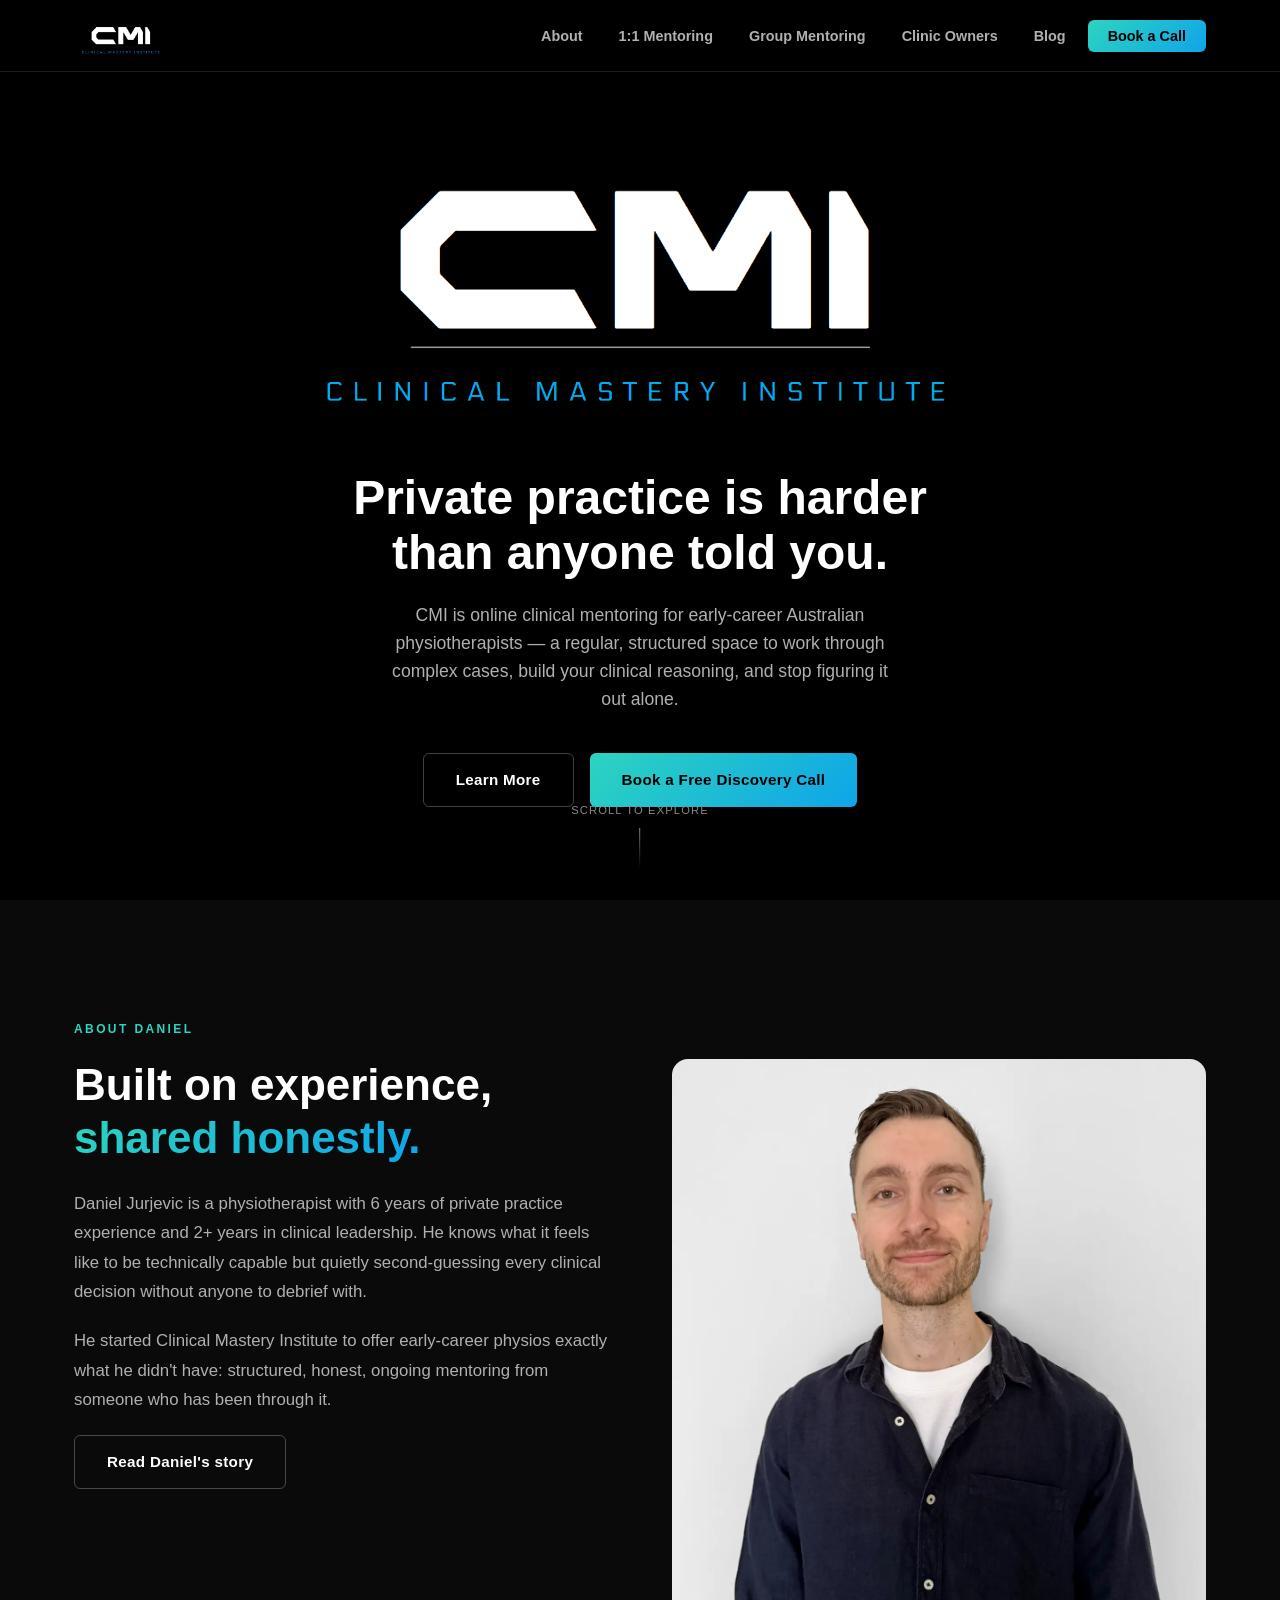
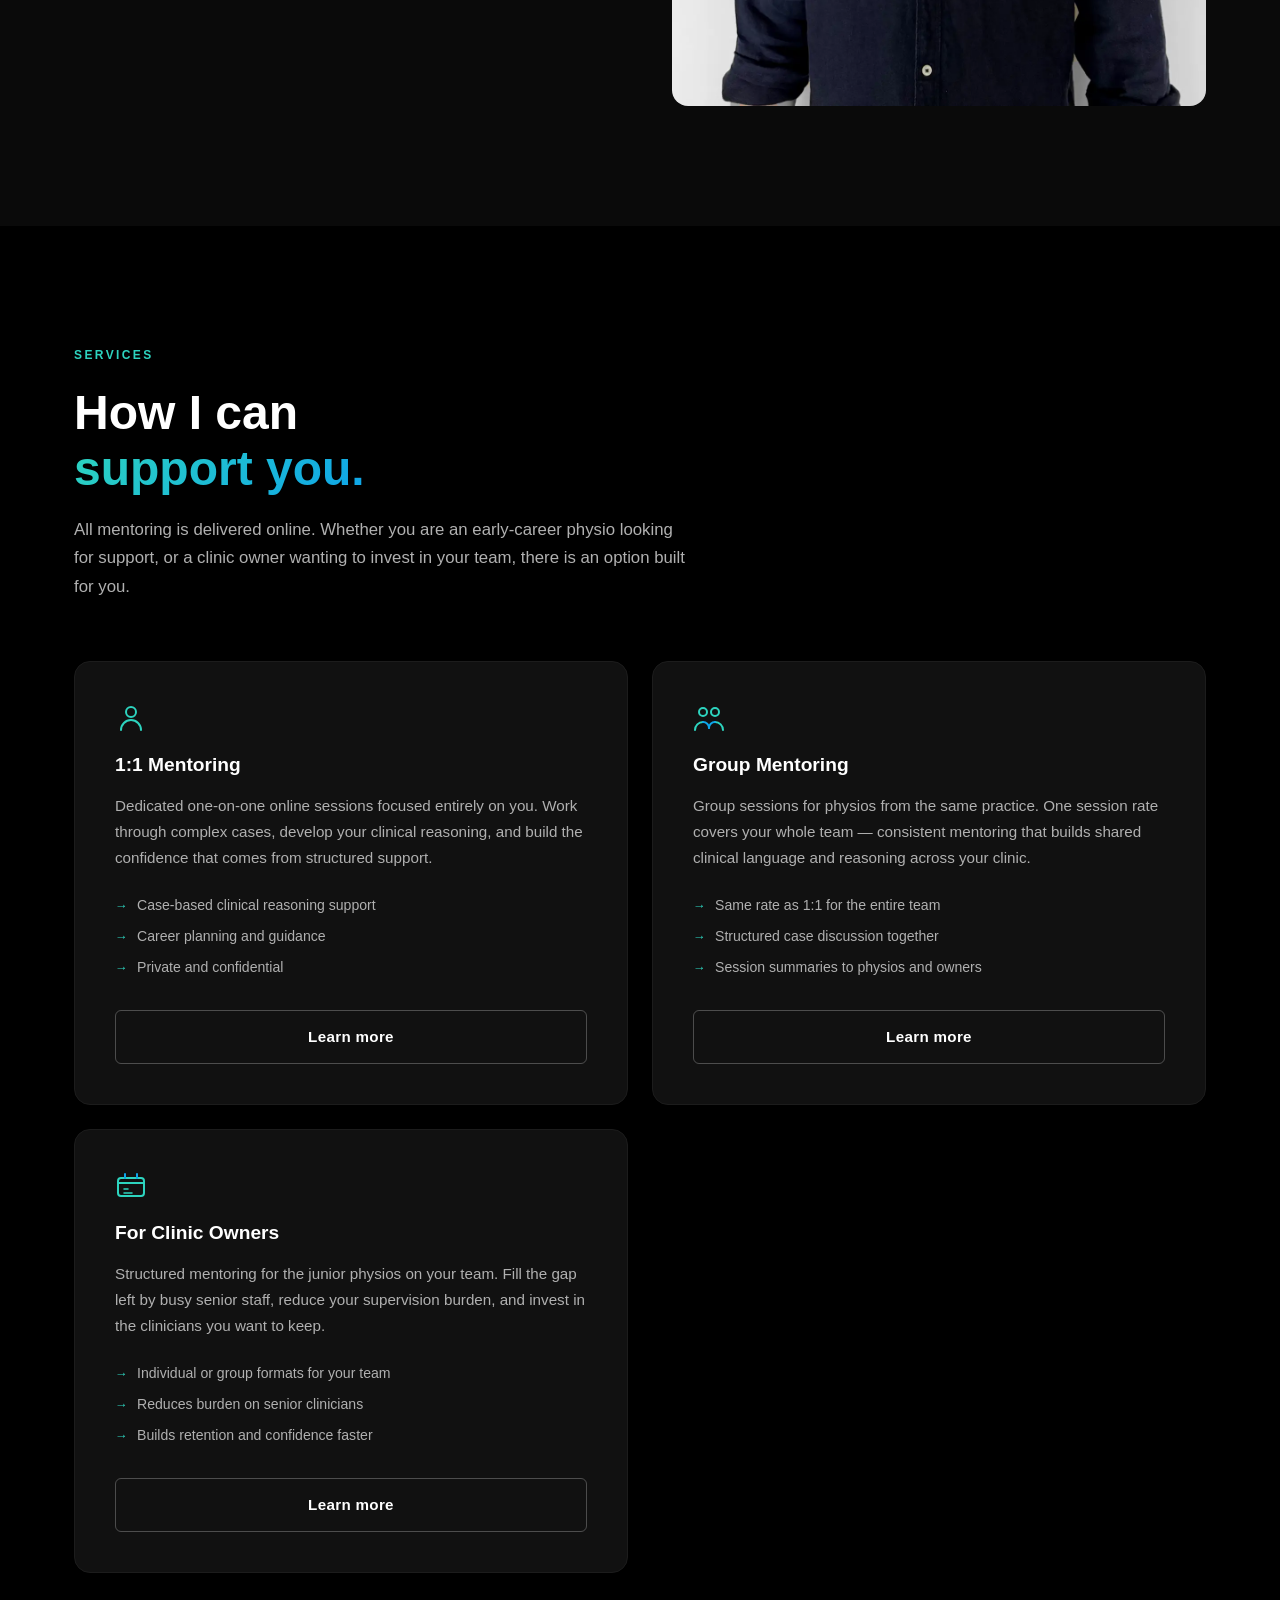
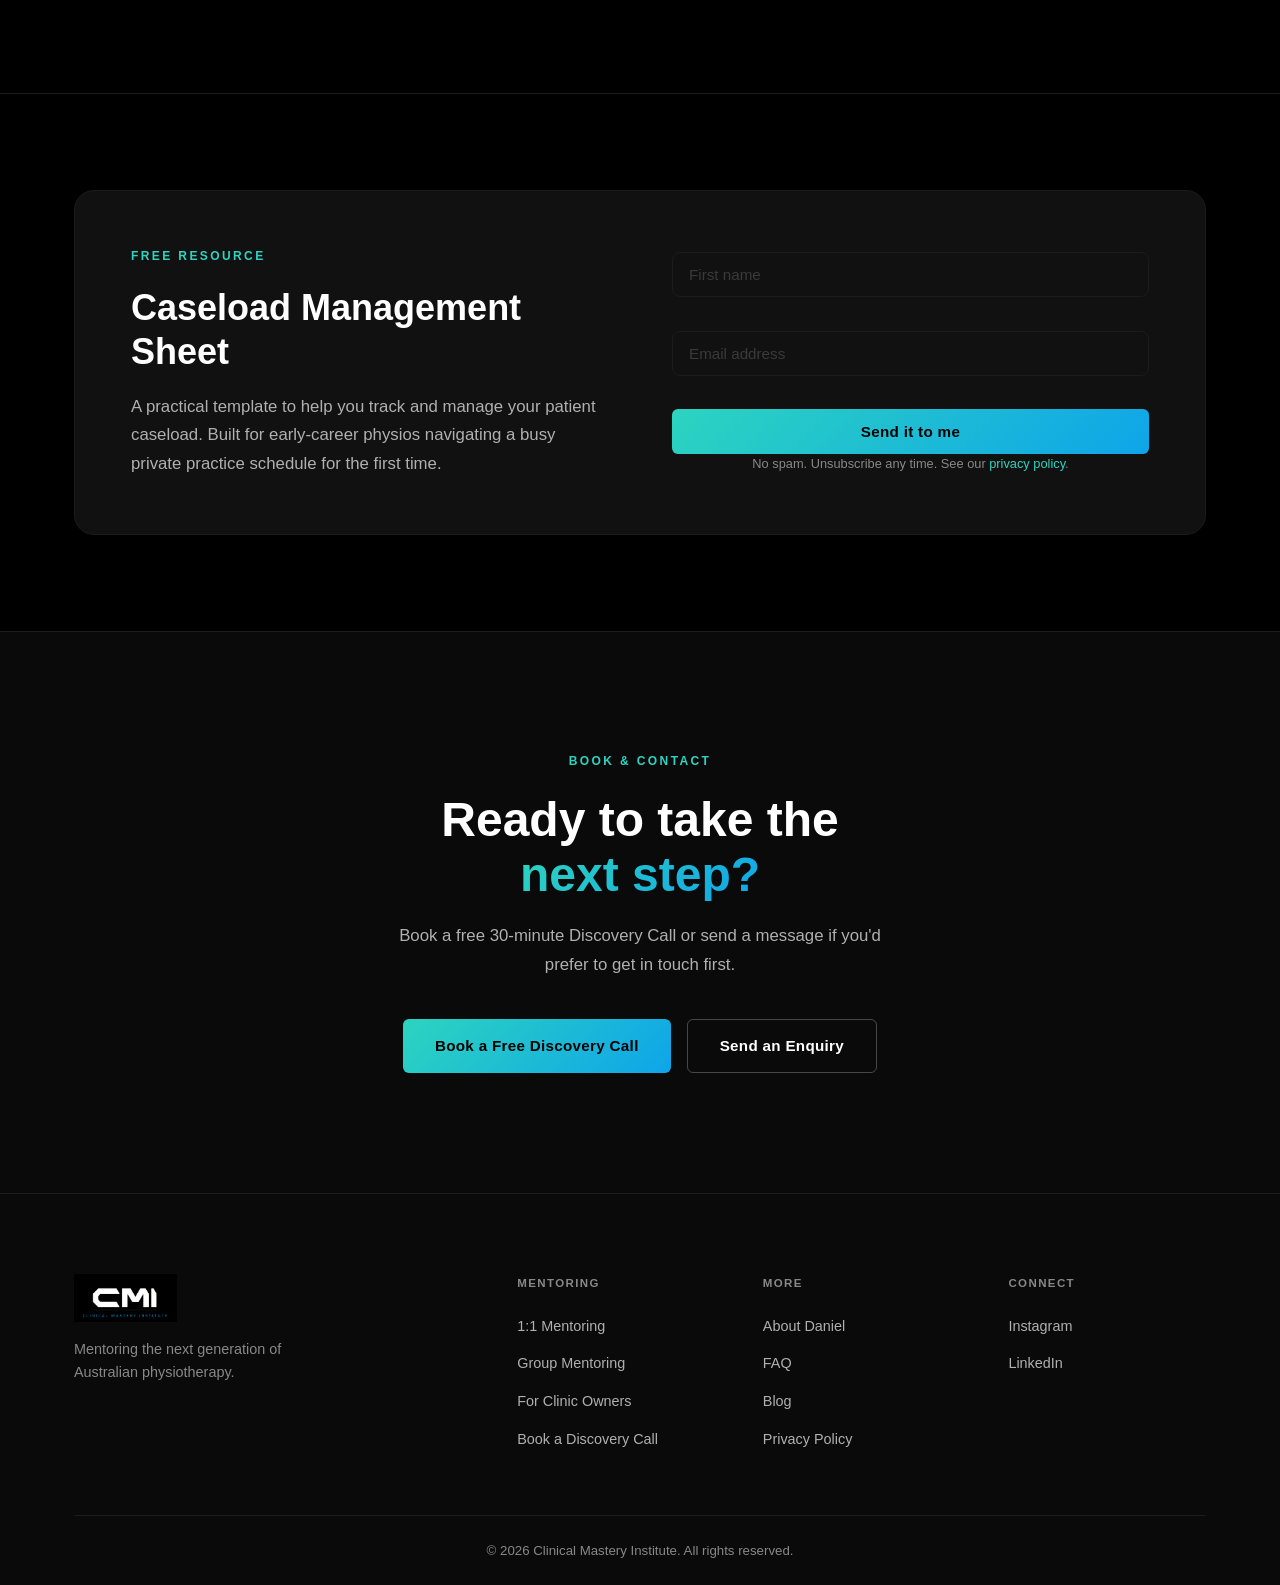
==== commit 1c8edec7: "Fill all site placeholders with Daniel's confirmed details - GA4: G-JJELL0KQ13 now active in compone" ====
--- a/index.html
+++ b/index.html
@@ -92,22 +92,9 @@
             <h2>Built on experience,<br /><span class="gradient-text">shared honestly.</span></h2>
             <p>Daniel Jurjevic is a physiotherapist with 6 years of private practice experience and 2+ years in clinical leadership. He knows what it feels like to be technically capable but quietly second-guessing every clinical decision without anyone to debrief with.</p>
             <p>He started Clinical Mastery Institute to offer early-career physios exactly what he didn't have: structured, honest, ongoing mentoring from someone who has been through it.</p>
-            <div class="about-stats">
-              <div class="stat">
-                <span class="stat-number gradient-text">6</span>
-                <span class="stat-label">Years in Practice</span>
-              </div>
-              <div class="stat">
-                <span class="stat-number gradient-text">2+</span>
-                <span class="stat-label">Years in Leadership</span>
-              </div>
-              <!-- Replace with physios mentored count once available [[NEEDS DANIEL: X]] -->
-              <div class="stat">
-                <span class="stat-number gradient-text">100%</span>
-                <span class="stat-label">Online &amp; Nationwide</span>
-              </div>
-            </div>
-            <a href="/about/" class="btn btn-outline" style="margin-top:32px">Read Daniel's story</a>
+            <div class="about-actions">
+              <a href="/about/" class="btn btn-outline">Read Daniel's story</a>
+            </div>
           </div>
           <div class="about-photo">
             <picture>
@@ -163,11 +150,11 @@
               </svg>
             </div>
             <h3>Group Mentoring</h3>
-            <p>Small group online sessions with other early-career physios. Work through cases together, learn from shared experiences, and build a network of peers who understand what you're going through.</p>
+            <p>Group sessions for physios from the same practice. One session rate covers your whole team — consistent mentoring that builds shared clinical language and reasoning across your clinic.</p>
             <ul class="service-features">
-              <li>Small groups, quality over quantity</li>
-              <li>Peer case discussion and learning</li>
-              <li>Structured clinical scenarios</li>
+              <li>Same rate as 1:1 for the entire team</li>
+              <li>Structured case discussion together</li>
+              <li>Session summaries to physios and owners</li>
             </ul>
             <a href="/group-mentoring/" class="btn btn-outline service-btn" data-track-book="home-group">Learn more</a>
           </div>
@@ -195,52 +182,16 @@
       </div>
     </section>
 
-    <!-- Testimonials — HIDDEN until Daniel provides real quotes. Remove the 'hidden' attribute to activate. -->
-    <section class="testimonials-section" id="testimonials" hidden>
-      <div class="container">
-        <div class="section-label">What physios say</div>
-        <h2 class="section-title">Don't take<br /><span class="gradient-text">my word for it.</span></h2>
-        <div class="testimonials-grid">
-
-          <blockquote class="testimonial-card">
-            <p class="testimonial-quote">[[NEEDS DANIEL: testimonial text — 2–4 sentences about the experience of mentoring. What changed? What was the most valuable part?]]</p>
-            <footer class="testimonial-author">
-              <strong>[[First name]]</strong>
-              <span>Physiotherapist, [[City, State]]</span>
-            </footer>
-          </blockquote>
-
-          <blockquote class="testimonial-card">
-            <p class="testimonial-quote">[[NEEDS DANIEL: testimonial text]]</p>
-            <footer class="testimonial-author">
-              <strong>[[First name]]</strong>
-              <span>Physiotherapist, [[City, State]]</span>
-            </footer>
-          </blockquote>
-
-          <blockquote class="testimonial-card">
-            <p class="testimonial-quote">[[NEEDS DANIEL: testimonial text]]</p>
-            <footer class="testimonial-author">
-              <strong>[[First name]]</strong>
-              <span>Physiotherapist, [[City, State]]</span>
-            </footer>
-          </blockquote>
-
-        </div>
-      </div>
-    </section>
-
-    <!-- Lead magnet — HIDDEN until Daniel provides the resource. Remove 'hidden' to activate. -->
-    <section class="lead-magnet-section" id="free-resource" hidden>
+    <!-- Free resource / lead magnet -->
+    <section class="lead-magnet-section" id="free-resource">
       <div class="container">
         <div class="lead-magnet-inner">
           <div class="lead-magnet-copy">
             <div class="section-label">Free Resource</div>
-            <h2>[[NEEDS DANIEL: lead magnet title — e.g. "5 Clinical Reasoning Questions Every Early-Career Physio Should Be Asking"]]</h2>
-            <p>[[NEEDS DANIEL: 1–2 sentences describing what this resource is and who it helps — keep it specific and outcome-focused.]]</p>
+            <h2>Caseload Management Sheet</h2>
+            <p>A practical template to help you track and manage your patient caseload. Built for early-career physios navigating a busy private practice schedule for the first time.</p>
           </div>
           <div class="lead-magnet-form-wrap">
-            <!-- Action: replace REPLACE_WITH_LEAD_MAGNET_FORM_ID with a second Formspree form ID created for this resource -->
             <form class="lead-magnet-form" id="lead-magnet-form" novalidate>
               <div class="form-group">
                 <label for="lm-name" class="sr-only">First name</label>
@@ -255,7 +206,7 @@
               <button type="submit" class="btn btn-primary btn-full">Send it to me</button>
             </form>
             <div class="lead-magnet-success" id="lead-magnet-success" hidden>
-              <p>On its way! Check your inbox.</p>
+              <p>On its way — check your inbox shortly.</p>
             </div>
             <p class="form-privacy">No spam. Unsubscribe any time. See our <a href="/privacy/" style="color:var(--teal)">privacy policy</a>.</p>
           </div>
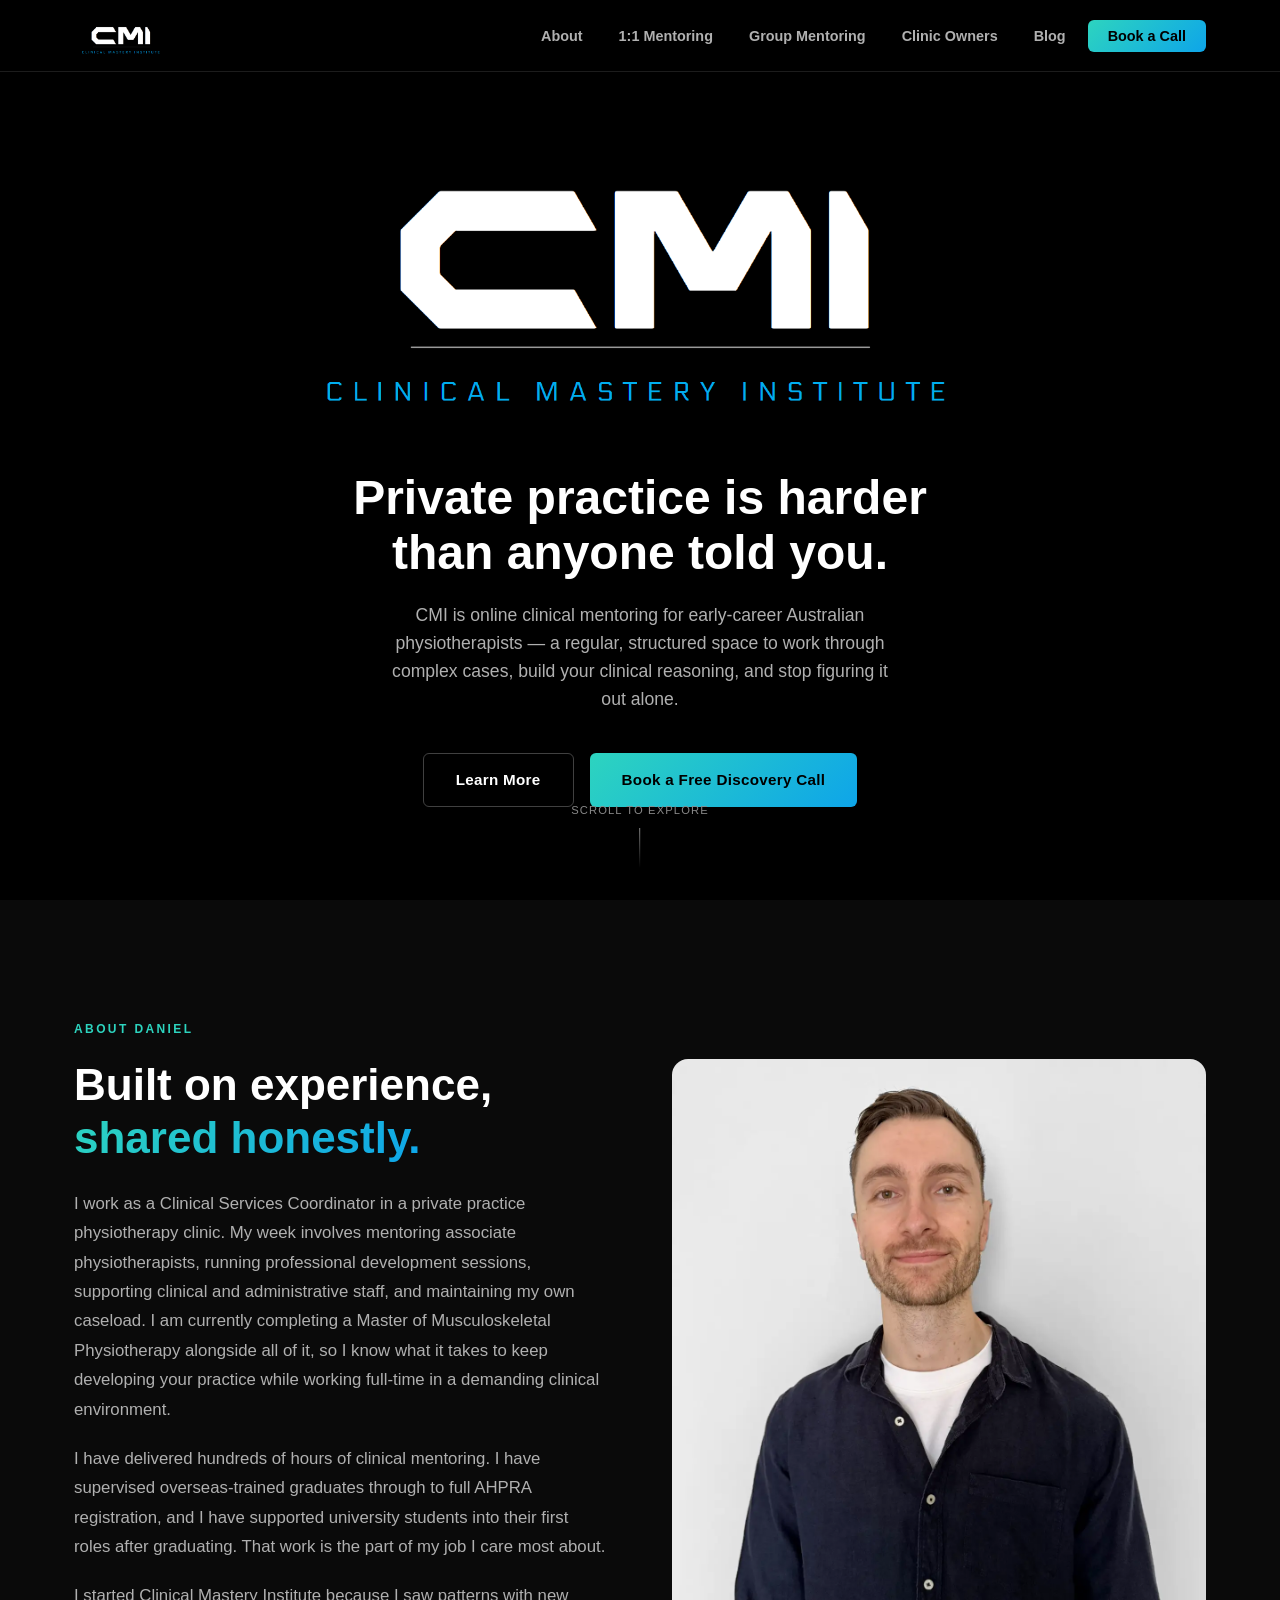
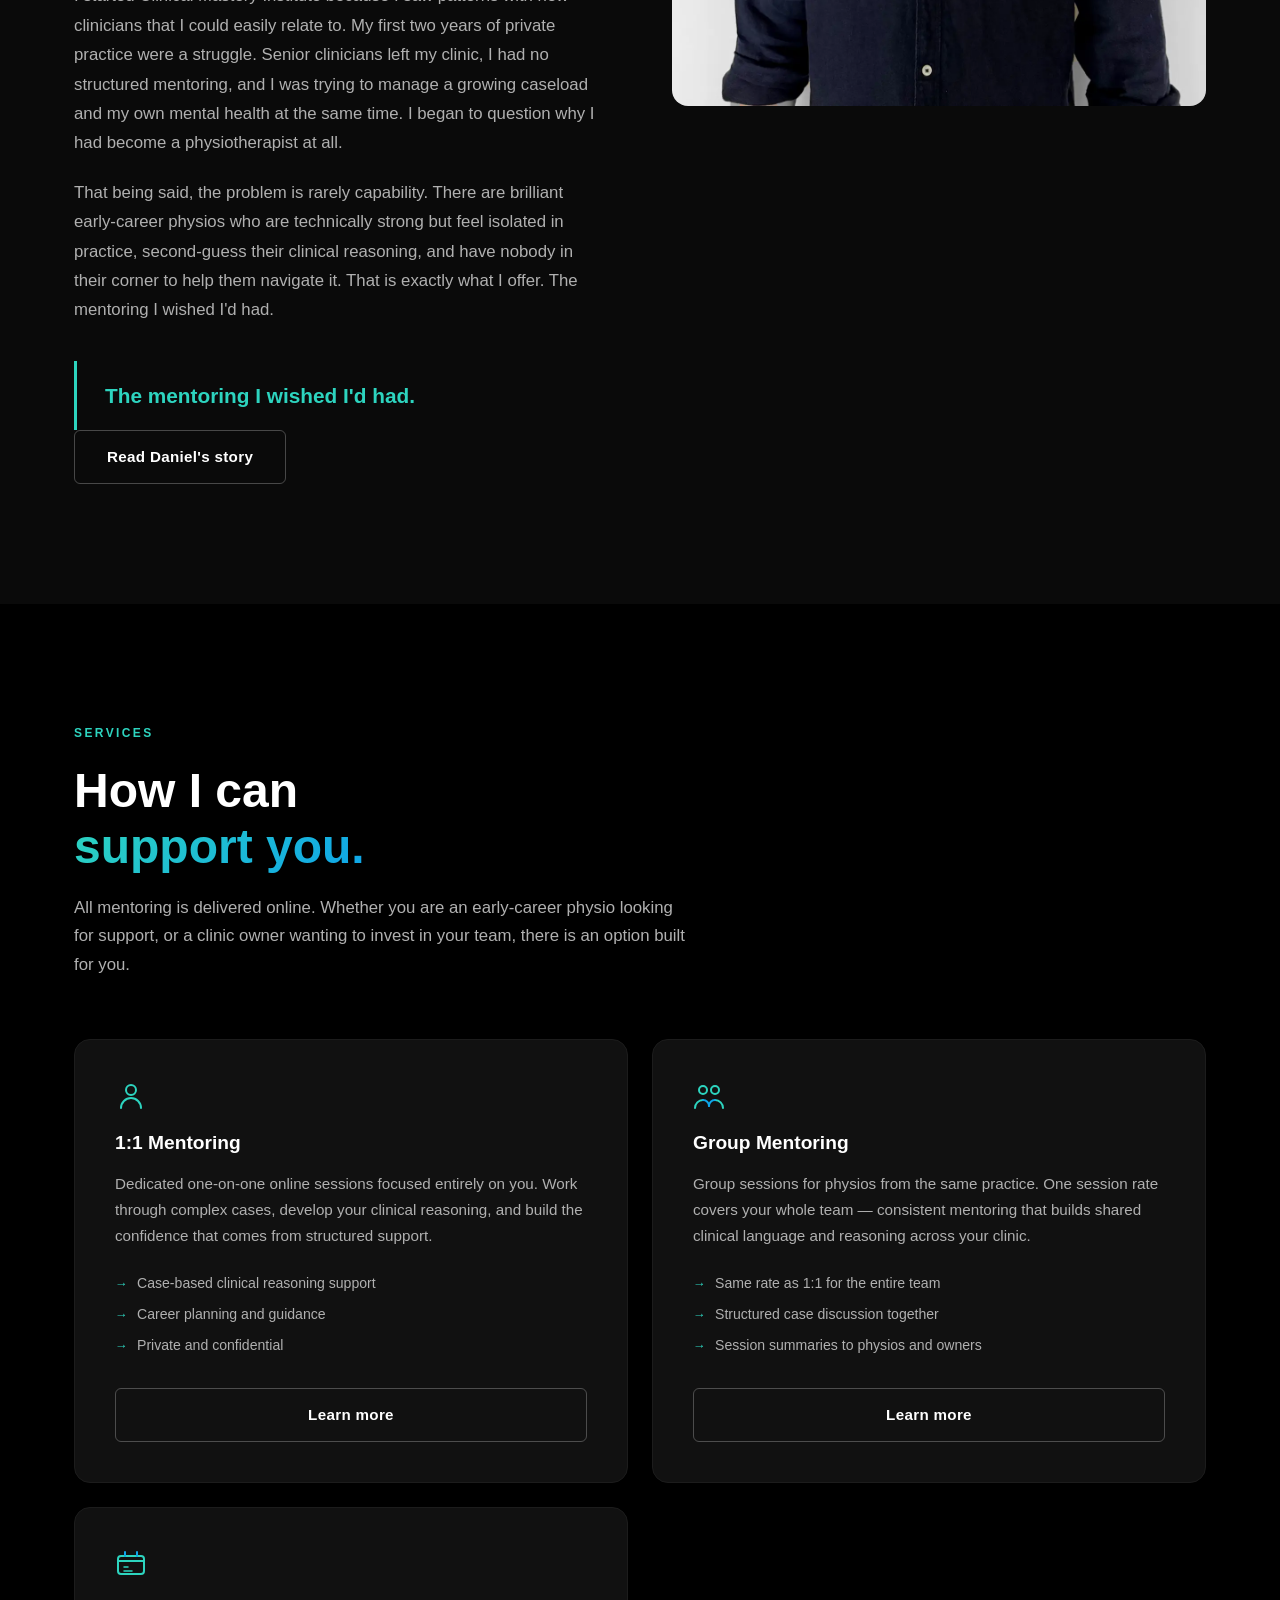
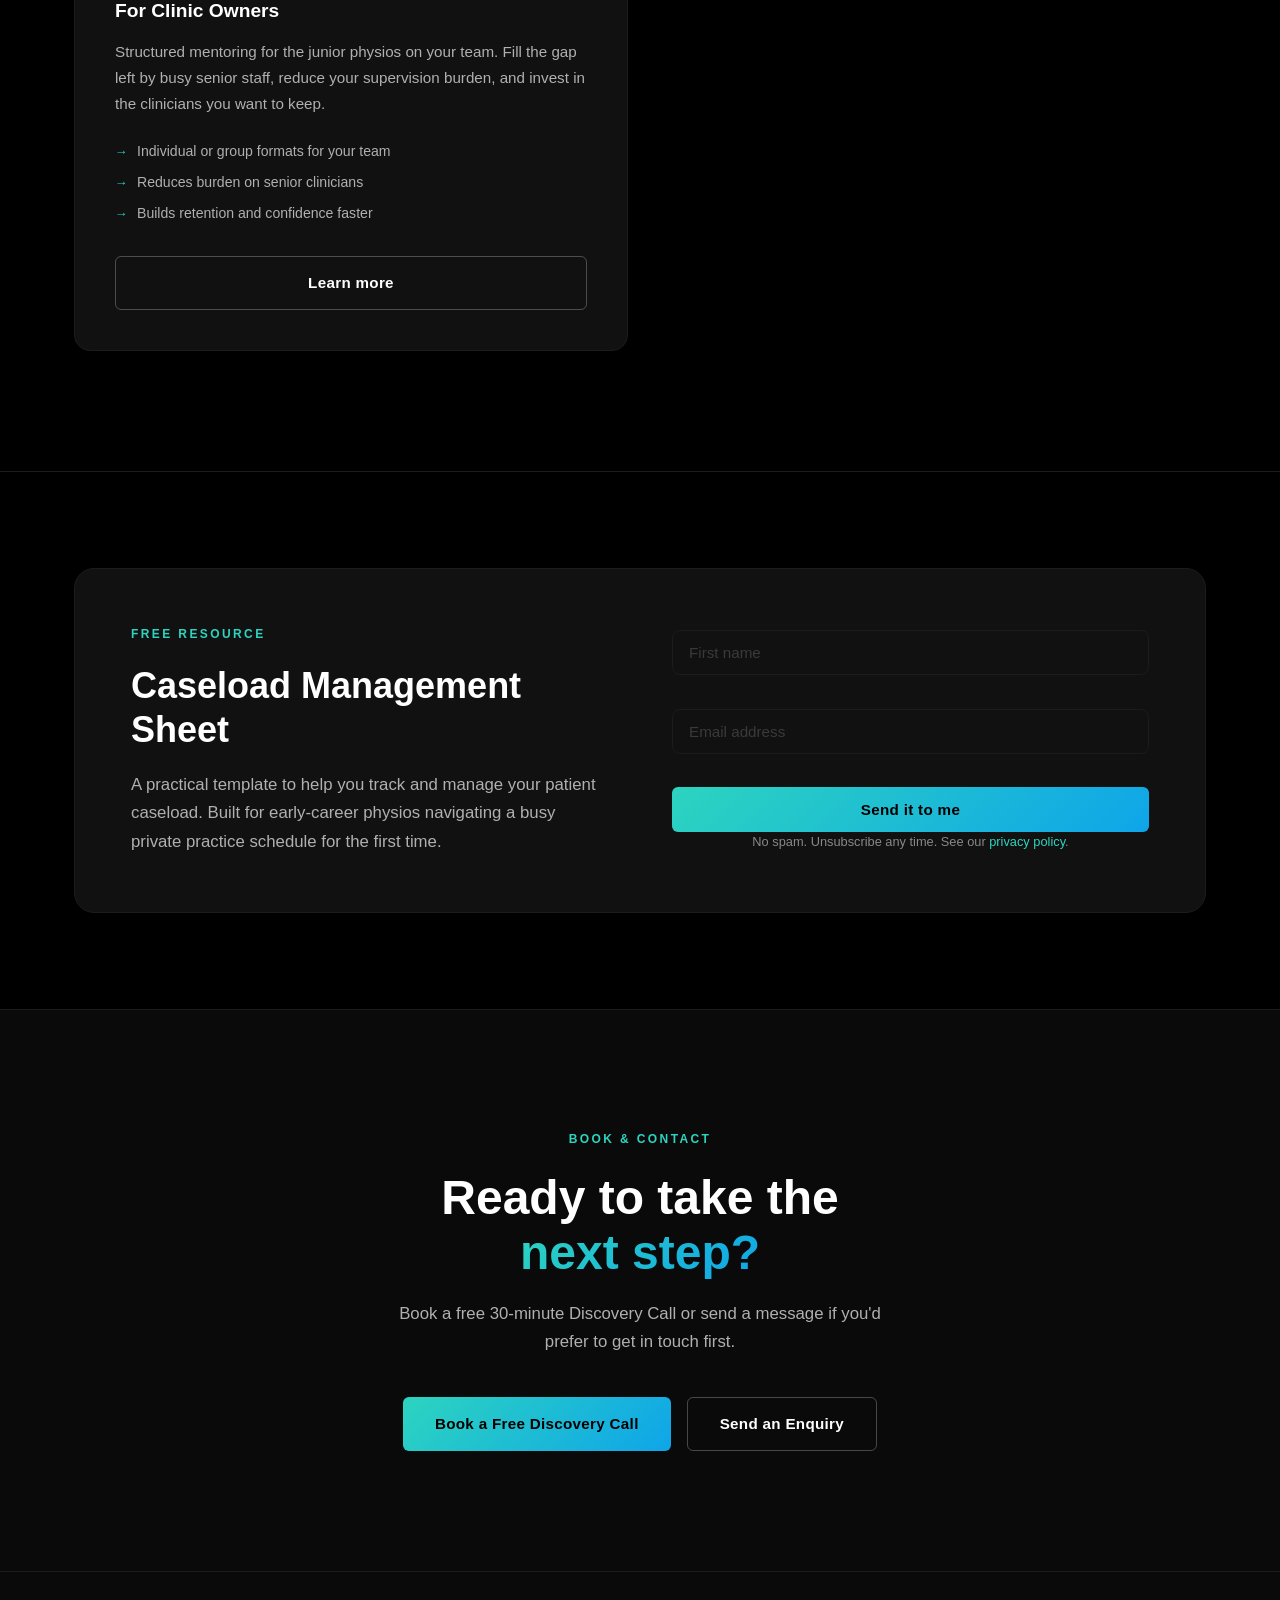
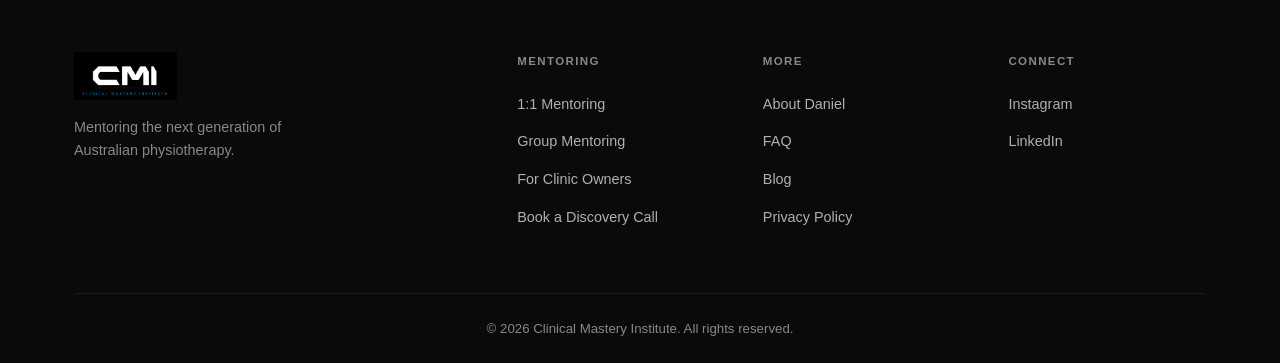
==== commit 3ca33d95: "About section: rewrite body copy, add pull-quote, remove stat bar remnants - index.html: replaced 2-" ====
--- a/index.html
+++ b/index.html
@@ -90,8 +90,11 @@
         <div class="about-grid">
           <div class="about-text">
             <h2>Built on experience,<br /><span class="gradient-text">shared honestly.</span></h2>
-            <p>Daniel Jurjevic is a physiotherapist with 6 years of private practice experience and 2+ years in clinical leadership. He knows what it feels like to be technically capable but quietly second-guessing every clinical decision without anyone to debrief with.</p>
-            <p>He started Clinical Mastery Institute to offer early-career physios exactly what he didn't have: structured, honest, ongoing mentoring from someone who has been through it.</p>
+            <p>I work as a Clinical Services Coordinator in a private practice physiotherapy clinic. My week involves mentoring associate physiotherapists, running professional development sessions, supporting clinical and administrative staff, and maintaining my own caseload. I am currently completing a Master of Musculoskeletal Physiotherapy alongside all of it, so I know what it takes to keep developing your practice while working full-time in a demanding clinical environment.</p>
+            <p>I have delivered hundreds of hours of clinical mentoring. I have supervised overseas-trained graduates through to full AHPRA registration, and I have supported university students into their first roles after graduating. That work is the part of my job I care most about.</p>
+            <p>I started Clinical Mastery Institute because I saw patterns with new clinicians that I could easily relate to. My first two years of private practice were a struggle. Senior clinicians left my clinic, I had no structured mentoring, and I was trying to manage a growing caseload and my own mental health at the same time. I began to question why I had become a physiotherapist at all.</p>
+            <p>That being said, the problem is rarely capability. There are brilliant early-career physios who are technically strong but feel isolated in practice, second-guess their clinical reasoning, and have nobody in their corner to help them navigate it. That is exactly what I offer. The mentoring I wished I'd had.</p>
+            <blockquote class="about-pullquote">The mentoring I wished I'd had.</blockquote>
             <div class="about-actions">
               <a href="/about/" class="btn btn-outline">Read Daniel's story</a>
             </div>
--- a/style.css
+++ b/style.css
@@ -319,28 +319,15 @@
   font-size: 1.05rem;
 }
 
-.about-stats {
-  display: flex;
-  gap: 40px;
-  margin-top: 40px;
-  padding-top: 40px;
-  border-top: 1px solid var(--black-border);
-}
-
-.stat { display: flex; flex-direction: column; gap: 4px; }
-
-.stat-number {
-  font-size: 2.5rem;
-  font-weight: 800;
-  line-height: 1;
-}
-
-.stat-label {
-  font-size: 0.78rem;
-  color: var(--gray-mid);
-  letter-spacing: 0.05em;
-  text-transform: uppercase;
-  font-weight: 600;
+.about-pullquote {
+  border-left: 3px solid var(--teal);
+  padding: 20px 0 20px 28px;
+  margin: 36px 0 0;
+  font-size: 1.3rem;
+  font-weight: 700;
+  line-height: 1.4;
+  color: var(--teal);
+  font-style: normal;
 }
 
 .about-photo {
@@ -752,7 +739,6 @@
   .contact-grid   { grid-template-columns: 1fr; gap: 48px; }
   .form-row       { grid-template-columns: 1fr; }
   .footer-grid    { grid-template-columns: 1fr; gap: 32px; }
-  .about-stats    { gap: 24px; }
 
   #about, #services, #book { padding: 80px 0; }
 }
@@ -760,7 +746,6 @@
 @media (max-width: 480px) {
   .hero-actions          { flex-direction: column; align-items: center; }
   .hero-actions .btn     { width: 100%; max-width: 320px; }
-  .about-stats           { flex-direction: column; gap: 20px; }
 }
 
 /* =============================================
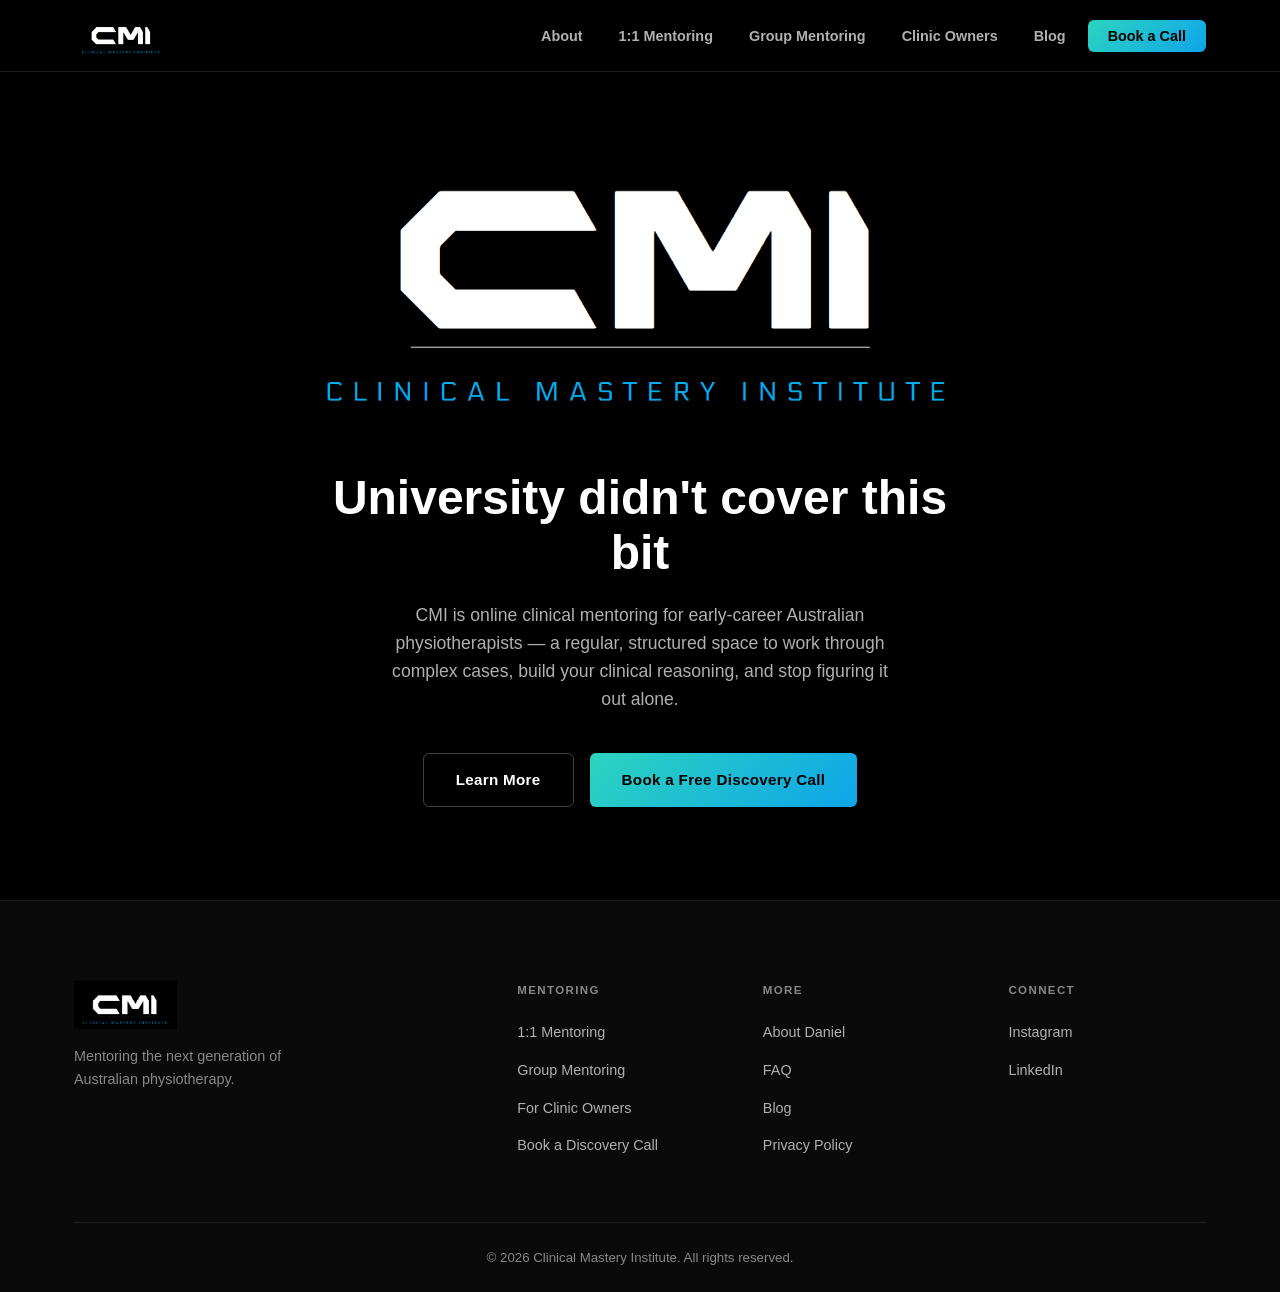
==== commit 1bc75692: "Homepage stripped to hero-only; bio moved to About page index.html: - H1 changed to 'University didn" ====
--- a/index.html
+++ b/index.html
@@ -4,7 +4,7 @@
   <meta charset="UTF-8" />
   <meta name="viewport" content="width=device-width, initial-scale=1.0" />
   <title>Clinical Mastery Institute — Online Mentoring for Early-Career Physiotherapists</title>
-  <meta name="description" content="Private practice is harder than anyone told you. CMI is online clinical mentoring for early-career Australian physiotherapists. Work through real cases, build clinical reasoning, and stop figuring it out alone." />
+  <meta name="description" content="University didn't cover this bit. CMI is online clinical mentoring for early-career Australian physiotherapists — a structured space to build clinical reasoning and stop figuring it out alone." />
   <link rel="canonical" href="https://clinicalmasteryinstitute.com.au/" />
   <meta property="og:type"         content="website" />
   <meta property="og:site_name"    content="Clinical Mastery Institute" />
@@ -40,7 +40,7 @@
         "areaServed": { "@type": "Country", "name": "Australia" },
         "serviceType": "Clinical Mentoring",
         "sameAs": [
-          "https://www.instagram.com/thephysioinstitute/",
+          "https://www.instagram.com/clinicalmasteryinstitute/",
           "https://www.linkedin.com/company/clinical-mastery-institute"
         ],
         "founder": { "@id": "https://clinicalmasteryinstitute.com.au/#daniel" }
@@ -70,162 +70,11 @@
         <div class="hero-logo">
           <img src="/assets/logo.png" alt="Clinical Mastery Institute" class="hero-logo-img" />
         </div>
-        <h1 class="hero-tagline">Private practice is harder<br />than anyone told you.</h1>
+        <h1 class="hero-tagline">University didn't cover this bit</h1>
         <p class="hero-sub">CMI is online clinical mentoring for early-career Australian physiotherapists — a regular, structured space to work through complex cases, build your clinical reasoning, and stop figuring it out alone.</p>
         <div class="hero-actions">
           <a href="/about/" class="btn btn-outline">Learn More</a>
           <a href="/book/" class="btn btn-primary" data-track-book="hero">Book a Free Discovery Call</a>
-        </div>
-      </div>
-      <div class="hero-scroll" aria-hidden="true">
-        <span>Scroll to explore</span>
-        <div class="scroll-line"></div>
-      </div>
-    </section>
-
-    <!-- About teaser -->
-    <section id="about">
-      <div class="container">
-        <div class="section-label">About Daniel</div>
-        <div class="about-grid">
-          <div class="about-text">
-            <h2>Built on experience,<br /><span class="gradient-text">shared honestly.</span></h2>
-            <p>I work as a Clinical Services Coordinator in a private practice physiotherapy clinic. My week involves mentoring associate physiotherapists, running professional development sessions, supporting clinical and administrative staff, and maintaining my own caseload. I am currently completing a Master of Musculoskeletal Physiotherapy alongside all of it, so I know what it takes to keep developing your practice while working full-time in a demanding clinical environment.</p>
-            <p>I have delivered hundreds of hours of clinical mentoring. I have supervised overseas-trained graduates through to full AHPRA registration, and I have supported university students into their first roles after graduating. That work is the part of my job I care most about.</p>
-            <p>I started Clinical Mastery Institute because I saw patterns with new clinicians that I could easily relate to. My first two years of private practice were a struggle. Senior clinicians left my clinic, I had no structured mentoring, and I was trying to manage a growing caseload and my own mental health at the same time. I began to question why I had become a physiotherapist at all.</p>
-            <p>That being said, the problem is rarely capability. There are brilliant early-career physios who are technically strong but feel isolated in practice, second-guess their clinical reasoning, and have nobody in their corner to help them navigate it. That is exactly what I offer. The mentoring I wished I'd had.</p>
-            <blockquote class="about-pullquote">The mentoring I wished I'd had.</blockquote>
-            <div class="about-actions">
-              <a href="/about/" class="btn btn-outline">Read Daniel's story</a>
-            </div>
-          </div>
-          <div class="about-photo">
-            <picture>
-              <source type="image/webp" srcset="/assets/daniel.webp" />
-              <img
-                src="/assets/daniel.jpg"
-                alt="Daniel Jurjevic, founder of Clinical Mastery Institute"
-                class="about-photo-img"
-                width="1200"
-                height="1454"
-                loading="lazy"
-              />
-            </picture>
-          </div>
-        </div>
-      </div>
-    </section>
-
-    <!-- Services summary -->
-    <section id="services">
-      <div class="container">
-        <div class="section-label">Services</div>
-        <h2 class="section-title">How I can<br /><span class="gradient-text">support you.</span></h2>
-        <p class="section-sub">All mentoring is delivered online. Whether you are an early-career physio looking for support, or a clinic owner wanting to invest in your team, there is an option built for you.</p>
-        <div class="services-grid">
-
-          <div class="service-card">
-            <div class="service-icon" aria-hidden="true">
-              <svg width="32" height="32" viewBox="0 0 32 32" fill="none" xmlns="http://www.w3.org/2000/svg">
-                <circle cx="16" cy="10" r="5" stroke="#2DD4BF" stroke-width="2"/>
-                <path d="M6 28c0-5.523 4.477-10 10-10s10 4.477 10 10" stroke="#2DD4BF" stroke-width="2" stroke-linecap="round"/>
-              </svg>
-            </div>
-            <h3>1:1 Mentoring</h3>
-            <p>Dedicated one-on-one online sessions focused entirely on you. Work through complex cases, develop your clinical reasoning, and build the confidence that comes from structured support.</p>
-            <ul class="service-features">
-              <li>Case-based clinical reasoning support</li>
-              <li>Career planning and guidance</li>
-              <li>Private and confidential</li>
-            </ul>
-            <a href="/mentoring/" class="btn btn-outline service-btn" data-track-book="home-1to1">Learn more</a>
-          </div>
-
-          <div class="service-card">
-            <div class="service-icon" aria-hidden="true">
-              <svg width="32" height="32" viewBox="0 0 32 32" fill="none" xmlns="http://www.w3.org/2000/svg">
-                <circle cx="10" cy="10" r="4" stroke="#2DD4BF" stroke-width="2"/>
-                <circle cx="22" cy="10" r="4" stroke="#2DD4BF" stroke-width="2"/>
-                <path d="M2 28c0-4.418 3.582-8 8-8" stroke="#2DD4BF" stroke-width="2" stroke-linecap="round"/>
-                <path d="M22 20c4.418 0 8 3.582 8 8" stroke="#2DD4BF" stroke-width="2" stroke-linecap="round"/>
-                <path d="M10 20c3.314 0 6 2.686 6 6" stroke="#0EA5E9" stroke-width="2" stroke-linecap="round"/>
-                <path d="M22 20c-3.314 0-6 2.686-6 6" stroke="#0EA5E9" stroke-width="2" stroke-linecap="round"/>
-              </svg>
-            </div>
-            <h3>Group Mentoring</h3>
-            <p>Group sessions for physios from the same practice. One session rate covers your whole team — consistent mentoring that builds shared clinical language and reasoning across your clinic.</p>
-            <ul class="service-features">
-              <li>Same rate as 1:1 for the entire team</li>
-              <li>Structured case discussion together</li>
-              <li>Session summaries to physios and owners</li>
-            </ul>
-            <a href="/group-mentoring/" class="btn btn-outline service-btn" data-track-book="home-group">Learn more</a>
-          </div>
-
-          <div class="service-card">
-            <div class="service-icon" aria-hidden="true">
-              <svg width="32" height="32" viewBox="0 0 32 32" fill="none" xmlns="http://www.w3.org/2000/svg">
-                <rect x="3" y="8" width="26" height="18" rx="3" stroke="#2DD4BF" stroke-width="2"/>
-                <path d="M3 13h26" stroke="#2DD4BF" stroke-width="2"/>
-                <path d="M10 4v4M22 4v4" stroke="#0EA5E9" stroke-width="2" stroke-linecap="round"/>
-                <path d="M9 19h4M9 23h8" stroke="#2DD4BF" stroke-width="1.5" stroke-linecap="round"/>
-              </svg>
-            </div>
-            <h3>For Clinic Owners</h3>
-            <p>Structured mentoring for the junior physios on your team. Fill the gap left by busy senior staff, reduce your supervision burden, and invest in the clinicians you want to keep.</p>
-            <ul class="service-features">
-              <li>Individual or group formats for your team</li>
-              <li>Reduces burden on senior clinicians</li>
-              <li>Builds retention and confidence faster</li>
-            </ul>
-            <a href="/for-clinic-owners/" class="btn btn-outline service-btn" data-track-book="home-clinics">Learn more</a>
-          </div>
-
-        </div>
-      </div>
-    </section>
-
-    <!-- Free resource / lead magnet -->
-    <section class="lead-magnet-section" id="free-resource">
-      <div class="container">
-        <div class="lead-magnet-inner">
-          <div class="lead-magnet-copy">
-            <div class="section-label">Free Resource</div>
-            <h2>Caseload Management Sheet</h2>
-            <p>A practical template to help you track and manage your patient caseload. Built for early-career physios navigating a busy private practice schedule for the first time.</p>
-          </div>
-          <div class="lead-magnet-form-wrap">
-            <form class="lead-magnet-form" id="lead-magnet-form" novalidate>
-              <div class="form-group">
-                <label for="lm-name" class="sr-only">First name</label>
-                <input type="text" id="lm-name" name="name" placeholder="First name" required autocomplete="given-name" />
-                <span class="field-error" aria-live="polite"></span>
-              </div>
-              <div class="form-group">
-                <label for="lm-email" class="sr-only">Email address</label>
-                <input type="email" id="lm-email" name="email" placeholder="Email address" required autocomplete="email" />
-                <span class="field-error" aria-live="polite"></span>
-              </div>
-              <button type="submit" class="btn btn-primary btn-full">Send it to me</button>
-            </form>
-            <div class="lead-magnet-success" id="lead-magnet-success" hidden>
-              <p>On its way — check your inbox shortly.</p>
-            </div>
-            <p class="form-privacy">No spam. Unsubscribe any time. See our <a href="/privacy/" style="color:var(--teal)">privacy policy</a>.</p>
-          </div>
-        </div>
-      </div>
-    </section>
-
-    <!-- Book CTA — #book anchor preserved for backwards compatibility -->
-    <section id="book" class="cta-section">
-      <div class="container">
-        <div class="section-label">Book &amp; Contact</div>
-        <h2>Ready to take the<br /><span class="gradient-text">next step?</span></h2>
-        <p>Book a free 30-minute Discovery Call or send a message if you'd prefer to get in touch first.</p>
-        <div class="hero-actions">
-          <a href="/book/" class="btn btn-primary" data-track-book="home-cta">Book a Free Discovery Call</a>
-          <a href="/book/#enquiry" class="btn btn-outline">Send an Enquiry</a>
         </div>
       </div>
     </section>
